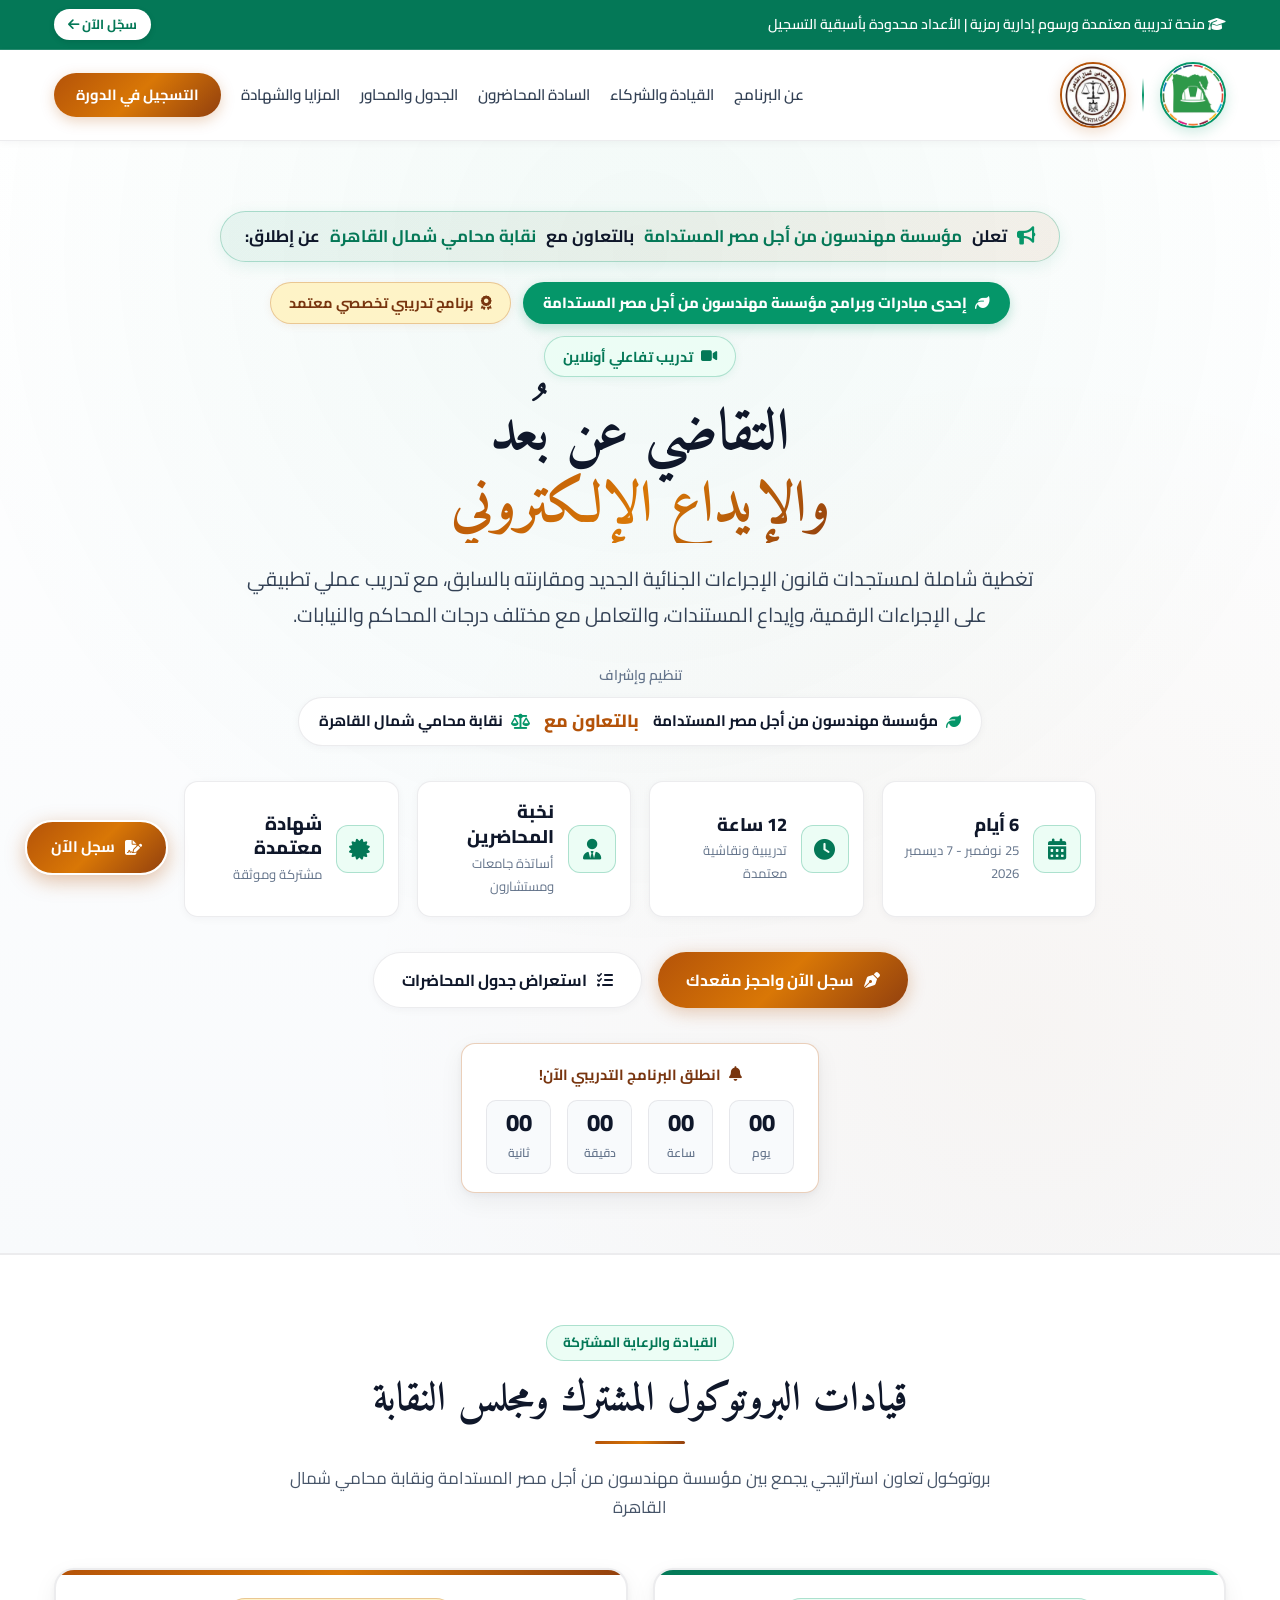
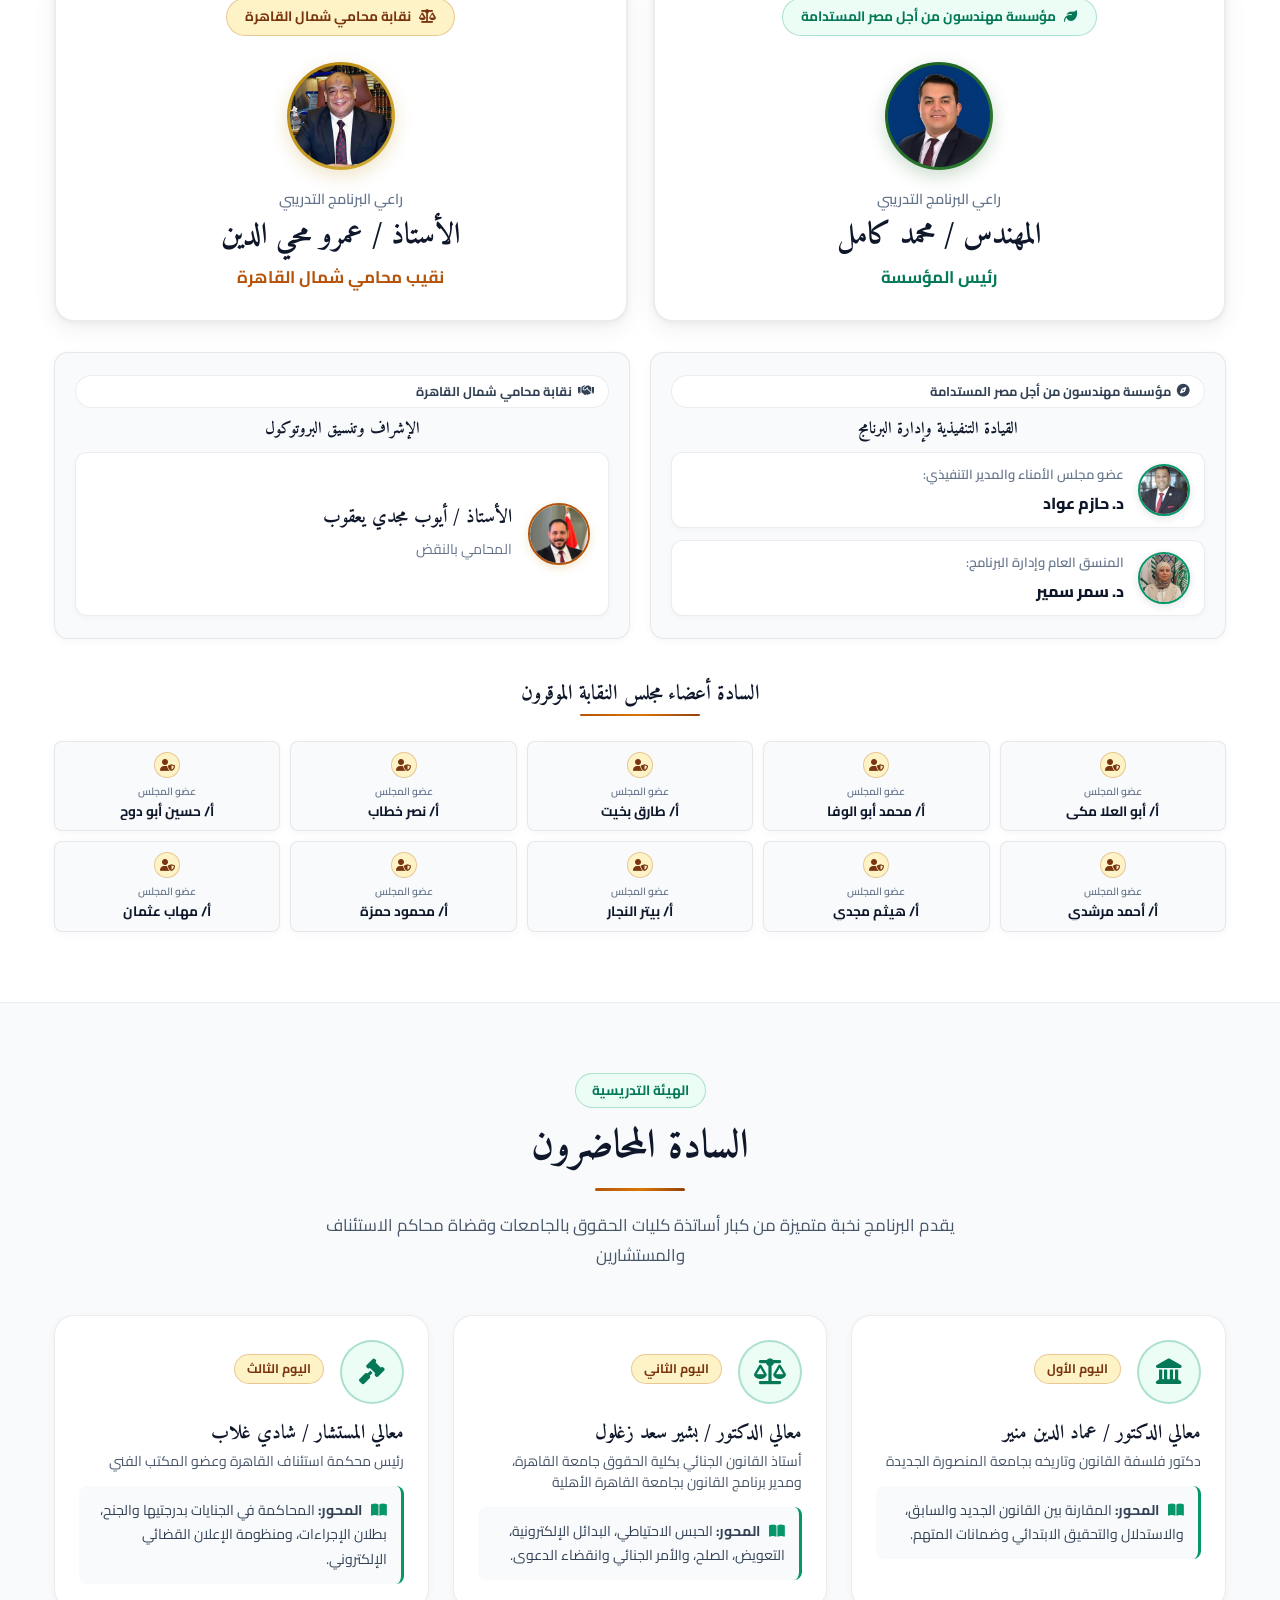
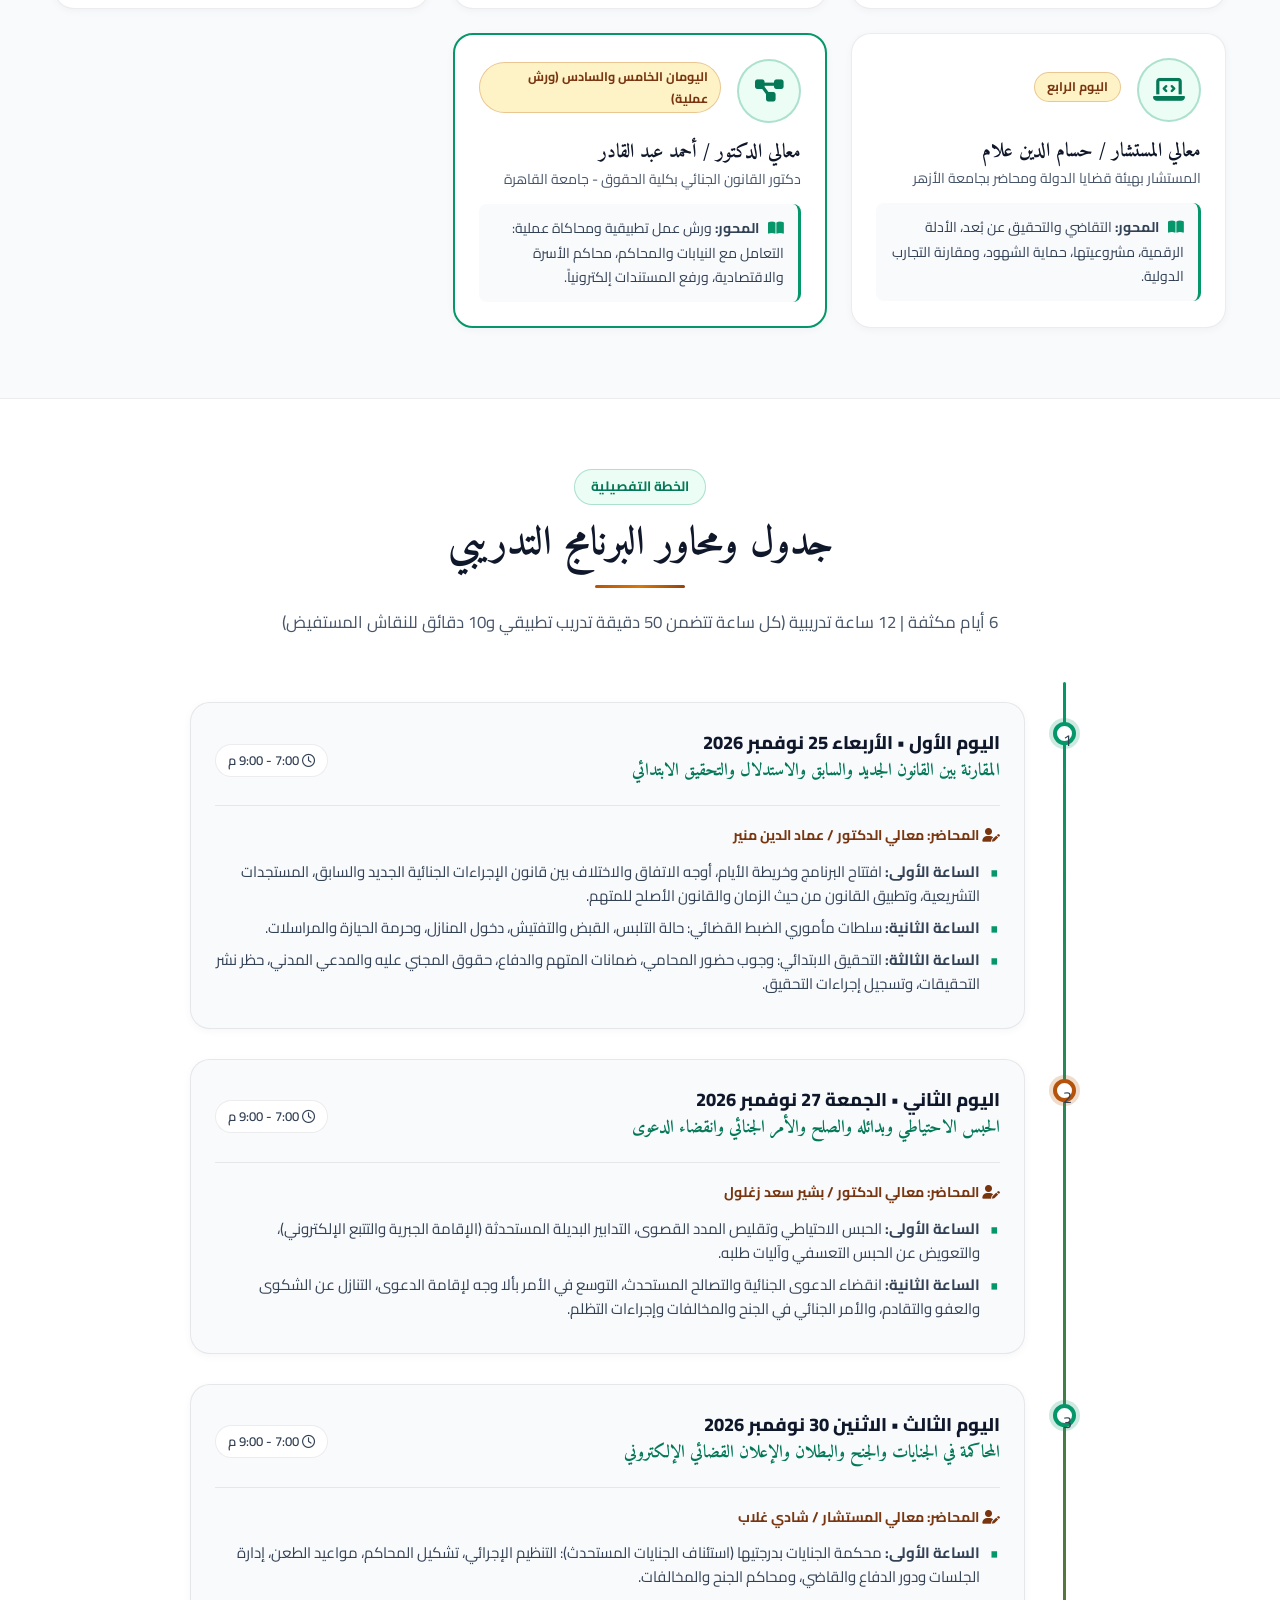
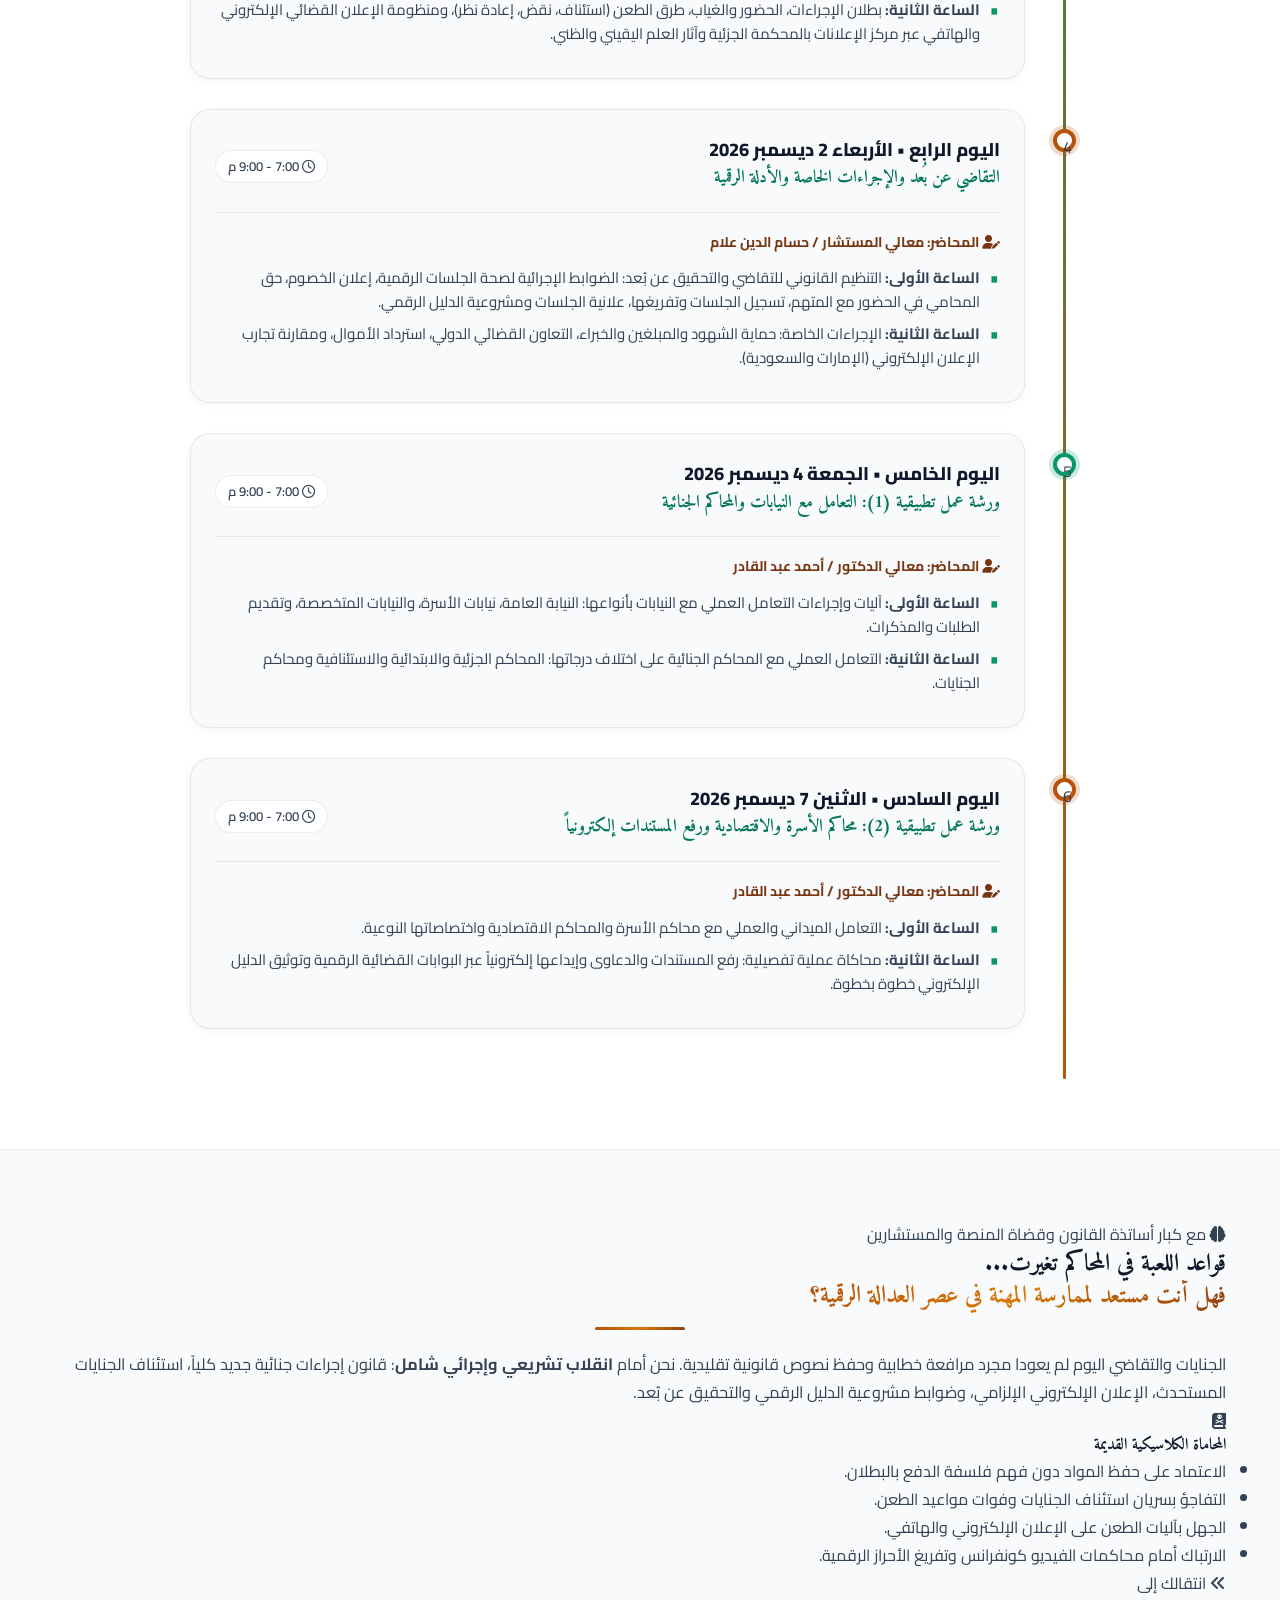
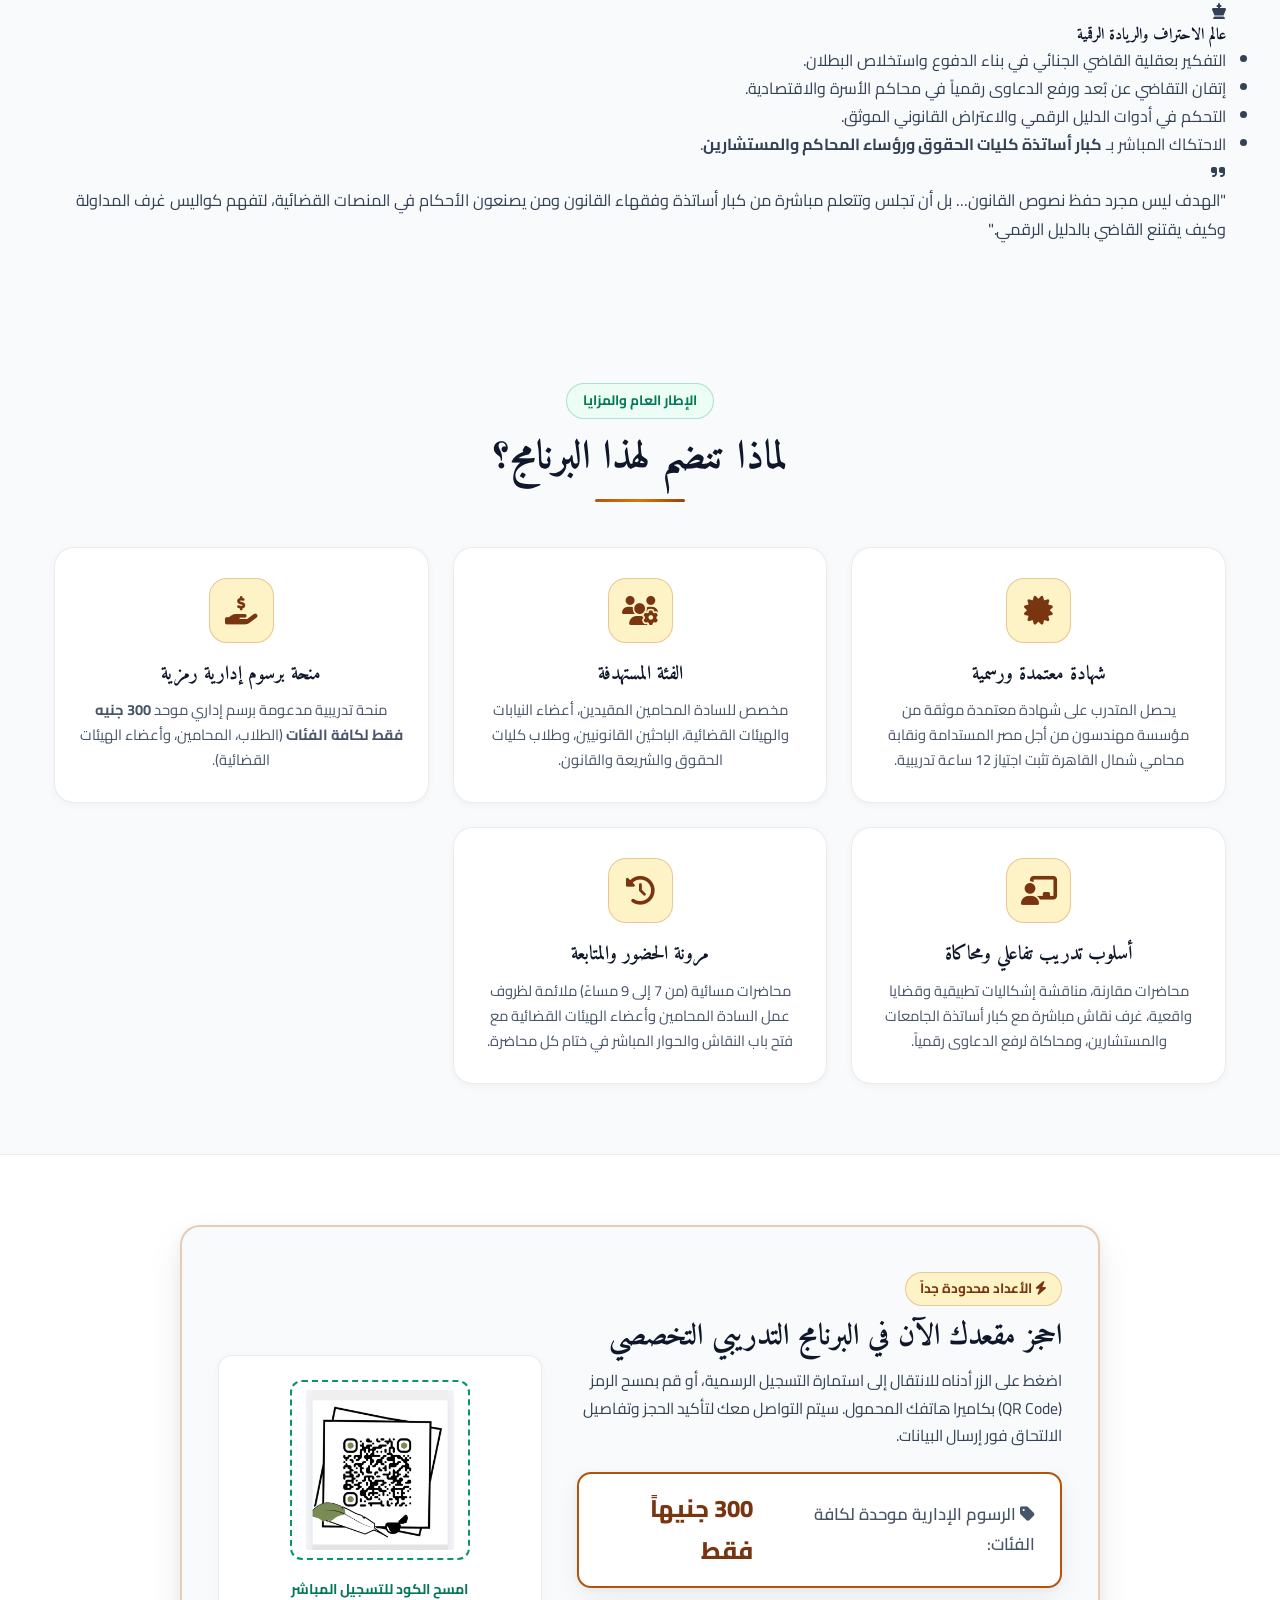
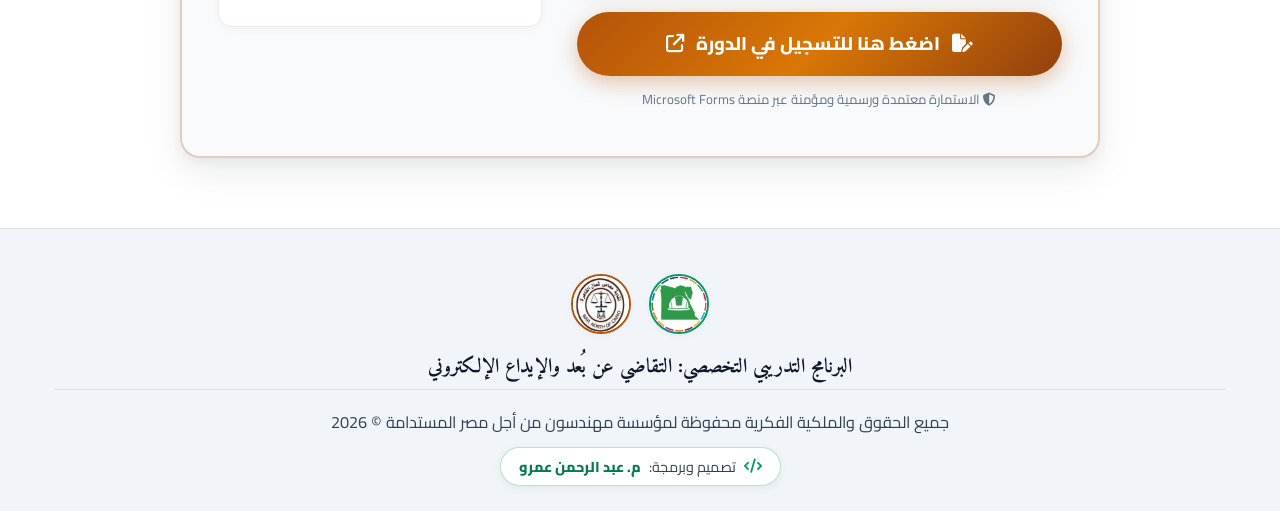
==== index.html @ 8ac0e9e7 "feat: restore designer credit for Eng. Abdelrahman Amr" ====
<!DOCTYPE html>
<html lang="ar" dir="rtl">
<head>
    <meta charset="UTF-8">
    <meta name="viewport" content="width=device-width, initial-scale=1.0">
    <title>البرنامج التدريبي التخصصي | التقاضي عن بُعد والإيداع الإلكتروني</title>
    <meta name="description" content="البرنامج التدريبي التخصصي في التقاضي عن بُعد والإيداع الإلكتروني وقانون الإجراءات الجنائية الجديد - بالتعاون المشترك بين مؤسسة مهندسون من أجل مصر المستدامة ونقابة محامي شمال القاهرة">
    
    <!-- Open Graph / WhatsApp / Facebook Preview Tags -->
    <meta property="og:type" content="website">
    <meta property="og:url" content="https://ese-2030.github.io/law-training/">
    <meta property="og:site_name" content="التقاضي عن بُعد والإيداع الإلكتروني">
    <meta property="og:title" content="البرنامج التدريبي: التقاضي عن بُعد والإيداع الإلكتروني ⚖️🏛️">
    <meta property="og:description" content="بالتعاون المشترك بين مؤسسة مهندسون من أجل مصر المستدامة ونقابة محامي شمال القاهرة | 12 ساعة تدريبية معتمدة أونلاين تفاعلي مع كبار قضاة المنصة وفقهاء القانون الجنائي.">
    <meta property="og:image" content="https://ese-2030.github.io/law-training/preview.jpg">
    <meta property="og:image:secure_url" content="https://ese-2030.github.io/law-training/preview.jpg">
    <meta property="og:image:type" content="image/jpeg">
    <meta property="og:image:width" content="1200">
    <meta property="og:image:height" content="1500">
    <meta property="og:image:alt" content="بوستر البرنامج التدريبي للتقاضي عن بعد">

    <!-- Twitter Card -->
    <meta name="twitter:card" content="summary_large_image">
    <meta name="twitter:url" content="https://ese-2030.github.io/law-training/">
    <meta name="twitter:title" content="البرنامج التدريبي: التقاضي عن بُعد والإيداع الإلكتروني">
    <meta name="twitter:description" content="بالتعاون المشترك بين مؤسسة مهندسون من أجل مصر المستدامة ونقابة محامي شمال القاهرة">
    <meta name="twitter:image" content="https://ese-2030.github.io/law-training/preview.jpg">
    
    <!-- Google Fonts -->
    <link rel="preconnect" href="https://fonts.googleapis.com">
    <link rel="preconnect" href="https://fonts.gstatic.com" crossorigin>
    <link href="https://fonts.googleapis.com/css2?family=Amiri:ital,wght@0,400;0,700;1,400&family=Cairo:wght@300;400;600;700;800;900&display=swap" rel="stylesheet">
    
    <!-- Font Awesome Icons -->
    <link rel="stylesheet" href="https://cdnjs.cloudflare.com/ajax/libs/font-awesome/6.5.1/css/all.min.css">
    
    <!-- Custom Styles -->
    <link rel="stylesheet" href="assets/css/style.css">
</head>
<body>

    <!-- Top Announcement Bar -->
    <div class="announcement-bar">
        <div class="container">
            <span><i class="fa-solid fa-graduation-cap"></i> منحة تدريبية معتمدة ورسوم إدارية رمزية | الأعداد محدودة بأسبقية التسجيل</span>
            <a href="#register" class="bar-link">سجّل الآن <i class="fa-solid fa-arrow-left"></i></a>
        </div>
    </div>

    <!-- Navigation Header -->
    <header class="main-header">
        <div class="container nav-container">
            <div class="logos-group">
                <div class="logo-item logo-item-green" title="مؤسسة مهندسون من أجل مصر المستدامة">
                    <img src="assets/images/logo_engineers.jpg" alt="شعار مؤسسة مهندسون من أجل مصر المستدامة" class="brand-logo">
                </div>
                <div class="logo-divider"></div>
                <div class="logo-item logo-item-gold" title="نقابة محامي شمال القاهرة">
                    <img src="assets/images/logo_north_cairo.jpg" alt="شعار نقابة محامي شمال القاهرة" class="brand-logo">
                </div>
            </div>

            <nav class="nav-menu">
                <a href="#about" class="nav-link">عن البرنامج</a>
                <a href="#council" class="nav-link">القيادة والشركاء</a>
                <a href="#lecturers" class="nav-link">السادة المحاضرون</a>
                <a href="#schedule" class="nav-link">الجدول والمحاور</a>
                <a href="#features" class="nav-link">المزايا والشهادة</a>
                <a href="#register" class="btn-nav-register">التسجيل في الدورة</a>
            </nav>

            <button class="mobile-toggle" id="mobileToggle" aria-label="القائمة">
                <i class="fa-solid fa-bars"></i>
            </button>
        </div>
    </header>

    <!-- Hero Section -->
    <section class="hero-section" id="hero">
        <div class="hero-overlay"></div>
        <div class="container hero-content">
            <div class="hero-announcement-pill">
                <i class="fa-solid fa-bullhorn"></i> تعلن <strong>مؤسسة مهندسون من أجل مصر المستدامة</strong> بالتعاون مع <strong>نقابة محامي شمال القاهرة</strong> عن إطلاق:
            </div>

            <div class="badge-wrapper">
                <span class="program-owner-badge"><i class="fa-solid fa-leaf"></i> إحدى مبادرات وبرامج مؤسسة مهندسون من أجل مصر المستدامة</span>
                <span class="golden-badge"><i class="fa-solid fa-award"></i> برنامج تدريبي تخصصي معتمد</span>
                <span class="online-badge"><i class="fa-solid fa-video"></i> تدريب تفاعلي أونلاين</span>
            </div>

            <h1 class="hero-title">
                التقاضي عن بُعد <br>
                <span class="gold-gradient-text">والإيداع الإلكتروني</span>
            </h1>

            <p class="hero-subtitle">
                تغطية شاملة لمستجدات قانون الإجراءات الجنائية الجديد ومقارنته بالسابق، مع تدريب عملي تطبيقي على الإجراءات الرقمية، وإيداع المستندات، والتعامل مع مختلف درجات المحاكم والنيابات.
            </p>

            <div class="hero-organizers">
                <span class="organizers-label">تنظيم وإشراف</span>
                <div class="organizers-tags">
                    <span class="org-tag"><i class="fa-solid fa-leaf"></i> مؤسسة مهندسون من أجل مصر المستدامة</span>
                    <span class="org-plus">بالتعاون مع</span>
                    <span class="org-tag"><i class="fa-solid fa-scale-balanced"></i> نقابة محامي شمال القاهرة</span>
                </div>
            </div>

            <!-- Stats Ribbon -->
            <div class="stats-grid">
                <div class="stat-card">
                    <div class="stat-icon"><i class="fa-solid fa-calendar-days"></i></div>
                    <div class="stat-info">
                        <h3>6 أيام</h3>
                        <p>25 نوفمبر - 7 ديسمبر 2026</p>
                    </div>
                </div>
                <div class="stat-card">
                    <div class="stat-icon"><i class="fa-solid fa-clock"></i></div>
                    <div class="stat-info">
                        <h3>12 ساعة</h3>
                        <p>تدريبية ونقاشية معتمدة</p>
                    </div>
                </div>
                <div class="stat-card">
                    <div class="stat-icon"><i class="fa-solid fa-user-tie"></i></div>
                    <div class="stat-info">
                        <h3>نخبة المحاضرين</h3>
                        <p>أساتذة جامعات ومستشارون</p>
                    </div>
                </div>
                <div class="stat-card">
                    <div class="stat-icon"><i class="fa-solid fa-certificate"></i></div>
                    <div class="stat-info">
                        <h3>شهادة معتمدة</h3>
                        <p>مشتركة وموثقة</p>
                    </div>
                </div>
            </div>

            <div class="hero-cta-btns">
                <a href="#register" class="btn btn-primary-gold">
                    <i class="fa-solid fa-pen-nib"></i> سجل الآن واحجز مقعدك
                </a>
                <a href="#schedule" class="btn btn-outline-light">
                    <i class="fa-solid fa-list-check"></i> استعراض جدول المحاضرات
                </a>
            </div>

            <!-- Countdown Box -->
            <div class="countdown-container">
                <p class="countdown-title"><i class="fa-solid fa-hourglass-half"></i> متبقي على انطلاق البرنامج التدريبي:</p>
                <div class="countdown-grid" id="countdown">
                    <div class="countdown-item"><span id="days">--</span><label>يوم</label></div>
                    <div class="countdown-item"><span id="hours">--</span><label>ساعة</label></div>
                    <div class="countdown-item"><span id="minutes">--</span><label>دقيقة</label></div>
                    <div class="countdown-item"><span id="seconds">--</span><label>ثانية</label></div>
                </div>
            </div>
        </div>
    </section>

    <!-- Council & Leadership Section -->
    <section class="council-section" id="council">
        <div class="container">
            <div class="section-header text-center">
                <span class="section-tag">القيادة والرعاية المشتركة</span>
                <h2 class="section-title">قيادات البروتوكول المشترك ومجلس النقابة</h2>
                <div class="gold-divider"></div>
                <p class="section-description">
                    بروتوكول تعاون استراتيجي يجمع بين مؤسسة مهندسون من أجل مصر المستدامة ونقابة محامي شمال القاهرة
                </p>
            </div>

            <!-- LEVEL 1: Dual Presidential Sponsors (Engineers President First) -->
            <div class="presidential-sponsors-grid">
                <!-- Foundation Chairman (First on Right in RTL) -->
                <div class="presidential-card">
                    <div class="pres-badge foundation-badge"><i class="fa-solid fa-leaf"></i> مؤسسة مهندسون من أجل مصر المستدامة</div>
                    <div class="pres-avatar-wrapper">
                        <img src="assets/images/eng_mohamed_kamel.jpg" alt="المهندس محمد كامل" class="pres-avatar">
                    </div>
                    <span class="pres-title-sub">راعي البرنامج التدريبي</span>
                    <h3 class="pres-name">المهندس / محمد كامل</h3>
                    <p class="pres-role-desc">رئيس المؤسسة</p>
                </div>

                <!-- Syndicate President (Second on Left in RTL) -->
                <div class="presidential-card">
                    <div class="pres-badge syndicate-badge"><i class="fa-solid fa-scale-balanced"></i> نقابة محامي شمال القاهرة</div>
                    <div class="pres-avatar-wrapper pres-avatar-syndicate">
                        <img src="assets/images/amr_mohy.jpg" alt="الأستاذ عمرو محي الدين" class="pres-avatar">
                    </div>
                    <span class="pres-title-sub">راعي البرنامج التدريبي</span>
                    <h3 class="pres-name">الأستاذ / عمرو محي الدين</h3>
                    <p class="pres-role-desc">نقيب محامي شمال القاهرة</p>
                </div>
            </div>

            <!-- LEVEL 2: Management & Protocol Coordination (Foundation First) -->
            <div class="management-coordination-grid">
                <!-- Foundation Executive Management (First on Right in RTL) -->
                <div class="mgmt-card">
                    <span class="mgmt-badge"><i class="fa-solid fa-compass"></i> مؤسسة مهندسون من أجل مصر المستدامة</span>
                    <h4 class="mgmt-role">القيادة التنفيذية وإدارة البرنامج</h4>
                    <div class="mgmt-duo">
                        <div class="duo-item">
                            <img src="assets/images/dr_hazem_awwad.jpg" alt="د. حازم عواد" class="duo-avatar">
                            <div class="duo-info">
                                <span class="duo-role">عضو مجلس الأمناء والمدير التنفيذي:</span>
                                <strong class="duo-name">د. حازم عواد</strong>
                            </div>
                        </div>
                        <div class="duo-item">
                            <img src="assets/images/dr_samar_samir.jpg" alt="د. سمر سمير" class="duo-avatar">
                            <div class="duo-info">
                                <span class="duo-role">المنسق العام وإدارة البرنامج:</span>
                                <strong class="duo-name">د. سمر سمير</strong>
                            </div>
                        </div>
                    </div>
                </div>

                <!-- Syndicate Protocol Coordinator (Second on Left in RTL) -->
                <div class="mgmt-card">
                    <span class="mgmt-badge"><i class="fa-solid fa-handshake"></i> نقابة محامي شمال القاهرة</span>
                    <h4 class="mgmt-role">الإشراف وتنسيق البروتوكول</h4>
                    <div class="mgmt-single-box">
                        <img src="assets/images/ayoub_magdy.jpg" alt="الأستاذ أيوب مجدي يعقوب" class="duo-avatar">
                        <div class="duo-info">
                            <h3 class="mgmt-name">الأستاذ / أيوب مجدي يعقوب</h3>
                            <p class="mgmt-sub">المحامي بالنقض</p>
                        </div>
                    </div>
                </div>
            </div>

            <!-- Council Members Grid -->
            <div class="council-subheading text-center">
                <h3>السادة أعضاء مجلس النقابة الموقرون</h3>
            </div>
            
            <div class="council-grid">
                <div class="member-card">
                    <div class="member-icon"><i class="fa-solid fa-user-shield"></i></div>
                    <span class="member-title">عضو المجلس</span>
                    <h4>أ/ أبو العلا مكي</h4>
                </div>
                <div class="member-card">
                    <div class="member-icon"><i class="fa-solid fa-user-shield"></i></div>
                    <span class="member-title">عضو المجلس</span>
                    <h4>أ/ محمد أبو الوفا</h4>
                </div>
                <div class="member-card">
                    <div class="member-icon"><i class="fa-solid fa-user-shield"></i></div>
                    <span class="member-title">عضو المجلس</span>
                    <h4>أ/ طارق بخيت</h4>
                </div>
                <div class="member-card">
                    <div class="member-icon"><i class="fa-solid fa-user-shield"></i></div>
                    <span class="member-title">عضو المجلس</span>
                    <h4>أ/ نصر خطاب</h4>
                </div>
                <div class="member-card">
                    <div class="member-icon"><i class="fa-solid fa-user-shield"></i></div>
                    <span class="member-title">عضو المجلس</span>
                    <h4>أ/ حسين أبو دوح</h4>
                </div>
                <div class="member-card">
                    <div class="member-icon"><i class="fa-solid fa-user-shield"></i></div>
                    <span class="member-title">عضو المجلس</span>
                    <h4>أ/ أحمد مرشدي</h4>
                </div>
                <div class="member-card">
                    <div class="member-icon"><i class="fa-solid fa-user-shield"></i></div>
                    <span class="member-title">عضو المجلس</span>
                    <h4>أ/ هيثم مجدي</h4>
                </div>
                <div class="member-card">
                    <div class="member-icon"><i class="fa-solid fa-user-shield"></i></div>
                    <span class="member-title">عضو المجلس</span>
                    <h4>أ/ بيتر النجار</h4>
                </div>
                <div class="member-card">
                    <div class="member-icon"><i class="fa-solid fa-user-shield"></i></div>
                    <span class="member-title">عضو المجلس</span>
                    <h4>أ/ محمود حمزة</h4>
                </div>
                <div class="member-card">
                    <div class="member-icon"><i class="fa-solid fa-user-shield"></i></div>
                    <span class="member-title">عضو المجلس</span>
                    <h4>أ/ مهاب عثمان</h4>
                </div>
            </div>
        </div>
    </section>

    <!-- Lecturers Section -->
    <section class="lecturers-section" id="lecturers">
        <div class="container">
            <div class="section-header text-center">
                <span class="section-tag">الهيئة التدريسية</span>
                <h2 class="section-title">السادة المحاضرون</h2>
                <div class="gold-divider"></div>
                <p class="section-description">
                    يقدم البرنامج نخبة متميزة من كبار أساتذة كليات الحقوق بالجامعات وقضاة محاكم الاستئناف والمستشارين
                </p>
            </div>

            <div class="lecturers-grid">
                <!-- Lecturer 1 -->
                <div class="lecturer-card">
                    <div class="lecturer-header">
                        <div class="lecturer-avatar"><i class="fa-solid fa-landmark"></i></div>
                        <div class="day-badge">اليوم الأول</div>
                    </div>
                    <div class="lecturer-body">
                        <h3 class="lecturer-name">معالي الدكتور / عماد الدين منير</h3>
                        <p class="lecturer-role">دكتور فلسفة القانون وتاريخه بجامعة المنصورة الجديدة</p>
                        <div class="lecturer-topic">
                            <i class="fa-solid fa-book-open"></i>
                            <strong>المحور:</strong> المقارنة بين القانون الجديد والسابق، والاستدلال والتحقيق الابتدائي وضمانات المتهم.
                        </div>
                    </div>
                </div>

                <!-- Lecturer 2 -->
                <div class="lecturer-card">
                    <div class="lecturer-header">
                        <div class="lecturer-avatar"><i class="fa-solid fa-scale-balanced"></i></div>
                        <div class="day-badge">اليوم الثاني</div>
                    </div>
                    <div class="lecturer-body">
                        <h3 class="lecturer-name">معالي الدكتور / بشير سعد زغلول</h3>
                        <p class="lecturer-role">أستاذ القانون الجنائي بكلية الحقوق جامعة القاهرة، ومدير برنامج القانون بجامعة القاهرة الأهلية</p>
                        <div class="lecturer-topic">
                            <i class="fa-solid fa-book-open"></i>
                            <strong>المحور:</strong> الحبس الاحتياطي، البدائل الإلكترونية، التعويض، الصلح، والأمر الجنائي وانقضاء الدعوى.
                        </div>
                    </div>
                </div>

                <!-- Lecturer 3 -->
                <div class="lecturer-card">
                    <div class="lecturer-header">
                        <div class="lecturer-avatar"><i class="fa-solid fa-gavel"></i></div>
                        <div class="day-badge">اليوم الثالث</div>
                    </div>
                    <div class="lecturer-body">
                        <h3 class="lecturer-name">معالي المستشار / شادي غلاب</h3>
                        <p class="lecturer-role">رئيس محكمة استئناف القاهرة وعضو المكتب الفني</p>
                        <div class="lecturer-topic">
                            <i class="fa-solid fa-book-open"></i>
                            <strong>المحور:</strong> المحاكمة في الجنايات بدرجتيها والجنح، بطلان الإجراءات، ومنظومة الإعلان القضائي الإلكتروني.
                        </div>
                    </div>
                </div>

                <!-- Lecturer 4 -->
                <div class="lecturer-card">
                    <div class="lecturer-header">
                        <div class="lecturer-avatar"><i class="fa-solid fa-laptop-code"></i></div>
                        <div class="day-badge">اليوم الرابع</div>
                    </div>
                    <div class="lecturer-body">
                        <h3 class="lecturer-name">معالي المستشار / حسام الدين علام</h3>
                        <p class="lecturer-role">المستشار بهيئة قضايا الدولة ومحاضر بجامعة الأزهر</p>
                        <div class="lecturer-topic">
                            <i class="fa-solid fa-book-open"></i>
                            <strong>المحور:</strong> التقاضي والتحقيق عن بُعد، الأدلة الرقمية، مشروعيتها، حماية الشهود، ومقارنة التجارب الدولية.
                        </div>
                    </div>
                </div>

                <!-- Lecturer 5 -->
                <div class="lecturer-card featured-lecturer">
                    <div class="lecturer-header">
                        <div class="lecturer-avatar"><i class="fa-solid fa-diagram-project"></i></div>
                        <div class="day-badge">اليومان الخامس والسادس (ورش عملية)</div>
                    </div>
                    <div class="lecturer-body">
                        <h3 class="lecturer-name">معالي الدكتور / أحمد عبد القادر</h3>
                        <p class="lecturer-role">دكتور القانون الجنائي بكلية الحقوق - جامعة القاهرة</p>
                        <div class="lecturer-topic">
                            <i class="fa-solid fa-book-open"></i>
                            <strong>المحور:</strong> ورش عمل تطبيقية ومحاكاة عملية: التعامل مع النيابات والمحاكم، محاكم الأسرة والاقتصادية، ورفع المستندات إلكترونياً.
                        </div>
                    </div>
                </div>
            </div>
        </div>
    </section>

    <!-- Schedule Section (تفاصيل الأيام الـ 6) -->
    <section class="schedule-section" id="schedule">
        <div class="container">
            <div class="section-header text-center">
                <span class="section-tag">الخطة التفصيلية</span>
                <h2 class="section-title">جدول ومحاور البرنامج التدريبي</h2>
                <div class="gold-divider"></div>
                <p class="section-description">
                    6 أيام مكثفة | 12 ساعة تدريبية (كل ساعة تتضمن 50 دقيقة تدريب تطبيقي و10 دقائق للنقاش المستفيض)
                </p>
            </div>

            <div class="timeline">
                <!-- Day 1 -->
                <div class="timeline-item">
                    <div class="timeline-dot">1</div>
                    <div class="timeline-content">
                        <div class="timeline-header">
                            <div>
                                <span class="timeline-day">اليوم الأول • الأربعاء 25 نوفمبر 2026</span>
                                <h3 class="timeline-title">المقارنة بين القانون الجديد والسابق والاستدلال والتحقيق الابتدائي</h3>
                            </div>
                            <span class="time-badge"><i class="fa-regular fa-clock"></i> 7:00 - 9:00 م</span>
                        </div>
                        <p class="trainer-tag"><i class="fa-solid fa-user-pen"></i> المحاضر: معالي الدكتور / عماد الدين منير</p>
                        <ul class="timeline-points">
                            <li><strong>الساعة الأولى:</strong> افتتاح البرنامج وخريطة الأيام، أوجه الاتفاق والاختلاف بين قانون الإجراءات الجنائية الجديد والسابق، المستجدات التشريعية، وتطبيق القانون من حيث الزمان والقانون الأصلح للمتهم.</li>
                            <li><strong>الساعة الثانية:</strong> سلطات مأموري الضبط القضائي: حالة التلبس، القبض والتفتيش، دخول المنازل، وحرمة الحيازة والمراسلات.</li>
                            <li><strong>الساعة الثالثة:</strong> التحقيق الابتدائي: وجوب حضور المحامي، ضمانات المتهم والدفاع، حقوق المجني عليه والمدعي المدني، حظر نشر التحقيقات، وتسجيل إجراءات التحقيق.</li>
                        </ul>
                    </div>
                </div>

                <!-- Day 2 -->
                <div class="timeline-item">
                    <div class="timeline-dot">2</div>
                    <div class="timeline-content">
                        <div class="timeline-header">
                            <div>
                                <span class="timeline-day">اليوم الثاني • الجمعة 27 نوفمبر 2026</span>
                                <h3 class="timeline-title">الحبس الاحتياطي وبدائله والصلح والأمر الجنائي وانقضاء الدعوى</h3>
                            </div>
                            <span class="time-badge"><i class="fa-regular fa-clock"></i> 7:00 - 9:00 م</span>
                        </div>
                        <p class="trainer-tag"><i class="fa-solid fa-user-pen"></i> المحاضر: معالي الدكتور / بشير سعد زغلول</p>
                        <ul class="timeline-points">
                            <li><strong>الساعة الأولى:</strong> الحبس الاحتياطي وتقليص المدد القصوى، التدابير البديلة المستحدثة (الإقامة الجبرية والتتبع الإلكتروني)، والتعويض عن الحبس التعسفي وآليات طلبه.</li>
                            <li><strong>الساعة الثانية:</strong> انقضاء الدعوى الجنائية والتصالح المستحدث، التوسع في الأمر بألا وجه لإقامة الدعوى، التنازل عن الشكوى والعفو والتقادم، والأمر الجنائي في الجنح والمخالفات وإجراءات التظلم.</li>
                        </ul>
                    </div>
                </div>

                <!-- Day 3 -->
                <div class="timeline-item">
                    <div class="timeline-dot">3</div>
                    <div class="timeline-content">
                        <div class="timeline-header">
                            <div>
                                <span class="timeline-day">اليوم الثالث • الاثنين 30 نوفمبر 2026</span>
                                <h3 class="timeline-title">المحاكمة في الجنايات والجنح والبطلان والإعلان القضائي الإلكتروني</h3>
                            </div>
                            <span class="time-badge"><i class="fa-regular fa-clock"></i> 7:00 - 9:00 م</span>
                        </div>
                        <p class="trainer-tag"><i class="fa-solid fa-user-pen"></i> المحاضر: معالي المستشار / شادي غلاب</p>
                        <ul class="timeline-points">
                            <li><strong>الساعة الأولى:</strong> محكمة الجنايات بدرجتيها (استئناف الجنايات المستحدث): التنظيم الإجرائي، تشكيل المحاكم، مواعيد الطعن، إدارة الجلسات ودور الدفاع والقاضي، ومحاكم الجنح والمخالفات.</li>
                            <li><strong>الساعة الثانية:</strong> بطلان الإجراءات، الحضور والغياب، طرق الطعن (استئناف، نقض، إعادة نظر)، ومنظومة الإعلان القضائي الإلكتروني والهاتفي عبر مركز الإعلانات بالمحكمة الجزئية وآثار العلم اليقيني والظني.</li>
                        </ul>
                    </div>
                </div>

                <!-- Day 4 -->
                <div class="timeline-item">
                    <div class="timeline-dot">4</div>
                    <div class="timeline-content">
                        <div class="timeline-header">
                            <div>
                                <span class="timeline-day">اليوم الرابع • الأربعاء 2 ديسمبر 2026</span>
                                <h3 class="timeline-title">التقاضي عن بُعد والإجراءات الخاصة والأدلة الرقمية</h3>
                            </div>
                            <span class="time-badge"><i class="fa-regular fa-clock"></i> 7:00 - 9:00 م</span>
                        </div>
                        <p class="trainer-tag"><i class="fa-solid fa-user-pen"></i> المحاضر: معالي المستشار / حسام الدين علام</p>
                        <ul class="timeline-points">
                            <li><strong>الساعة الأولى:</strong> التنظيم القانوني للتقاضي والتحقيق عن بُعد: الضوابط الإجرائية لصحة الجلسات الرقمية، إعلان الخصوم، حق المحامي في الحضور مع المتهم، تسجيل الجلسات وتفريغها، علانية الجلسات ومشروعية الدليل الرقمي.</li>
                            <li><strong>الساعة الثانية:</strong> الإجراءات الخاصة: حماية الشهود والمبلغين والخبراء، التعاون القضائي الدولي، استرداد الأموال، ومقارنة تجارب الإعلان الإلكتروني (الإمارات والسعودية).</li>
                        </ul>
                    </div>
                </div>

                <!-- Day 5 -->
                <div class="timeline-item">
                    <div class="timeline-dot">5</div>
                    <div class="timeline-content">
                        <div class="timeline-header">
                            <div>
                                <span class="timeline-day">اليوم الخامس • الجمعة 4 ديسمبر 2026</span>
                                <h3 class="timeline-title">ورشة عمل تطبيقية (1): التعامل مع النيابات والمحاكم الجنائية</h3>
                            </div>
                            <span class="time-badge"><i class="fa-regular fa-clock"></i> 7:00 - 9:00 م</span>
                        </div>
                        <p class="trainer-tag"><i class="fa-solid fa-user-pen"></i> المحاضر: معالي الدكتور / أحمد عبد القادر</p>
                        <ul class="timeline-points">
                            <li><strong>الساعة الأولى:</strong> آليات وإجراءات التعامل العملي مع النيابات بأنواعها: النيابة العامة، نيابات الأسرة، والنيابات المتخصصة، وتقديم الطلبات والمذكرات.</li>
                            <li><strong>الساعة الثانية:</strong> التعامل العملي مع المحاكم الجنائية على اختلاف درجاتها: المحاكم الجزئية والابتدائية والاستئنافية ومحاكم الجنايات.</li>
                        </ul>
                    </div>
                </div>

                <!-- Day 6 -->
                <div class="timeline-item">
                    <div class="timeline-dot">6</div>
                    <div class="timeline-content">
                        <div class="timeline-header">
                            <div>
                                <span class="timeline-day">اليوم السادس • الاثنين 7 ديسمبر 2026</span>
                                <h3 class="timeline-title">ورشة عمل تطبيقية (2): محاكم الأسرة والاقتصادية ورفع المستندات إلكترونياً</h3>
                            </div>
                            <span class="time-badge"><i class="fa-regular fa-clock"></i> 7:00 - 9:00 م</span>
                        </div>
                        <p class="trainer-tag"><i class="fa-solid fa-user-pen"></i> المحاضر: معالي الدكتور / أحمد عبد القادر</p>
                        <ul class="timeline-points">
                            <li><strong>الساعة الأولى:</strong> التعامل الميداني والعملي مع محاكم الأسرة والمحاكم الاقتصادية واختصاصاتها النوعية.</li>
                            <li><strong>الساعة الثانية:</strong> محاكاة عملية تفصيلية: رفع المستندات والدعاوى وإيداعها إلكترونياً عبر البوابات القضائية الرقمية وتوثيق الدليل الإلكتروني خطوة بخطوة.</li>
                        </ul>
                    </div>
                </div>
            </div>
        </div>
    </section>

        <!-- The Mindset Shift & Digital Era Section (عالم تاني) -->
    <section class="paradigm-shift-section" id="vision">
        <div class="container">
            <div class="glass-vision-card">
                <div class="vision-badge"><i class="fa-solid fa-brain"></i> مع كبار أساتذة القانون وقضاة المنصة والمستشارين</div>
                <h2 class="vision-title">قواعد اللعبة في المحاكم تغيرت... <br><span class="gold-gradient-text">فهل أنت مستعد لممارسة المهنة في عصر العدالة الرقمية؟</span></h2>
                <div class="gold-divider"></div>
                <p class="vision-lead">
                    الجنايات والتقاضي اليوم لم يعودا مجرد مرافعة خطابية وحفظ نصوص قانونية تقليدية. نحن أمام <strong>انقلاب تشريعي وإجرائي شامل</strong>:
                    قانون إجراءات جنائية جديد كلياً، استئناف الجنايات المستحدث، الإعلان الإلكتروني الإلزامي، وضوابط مشروعية الدليل الرقمي والتحقيق عن بُعد.
                </p>

                <div class="comparison-grid">
                    <div class="comp-box comp-old">
                        <div class="comp-icon"><i class="fa-solid fa-book-skull"></i></div>
                        <h4>المحاماة الكلاسيكية القديمة</h4>
                        <ul>
                            <li>الاعتماد على حفظ المواد دون فهم فلسفة الدفع بالبطلان.</li>
                            <li>التفاجؤ بسريان استئناف الجنايات وفوات مواعيد الطعن.</li>
                            <li>الجهل بآليات الطعن على الإعلان الإلكتروني والهاتفي.</li>
                            <li>الارتباك أمام محاكمات الفيديو كونفرانس وتفريغ الأحراز الرقمية.</li>
                        </ul>
                    </div>

                    <div class="comp-arrow">
                        <i class="fa-solid fa-angles-left"></i>
                        <span>انتقالك إلى</span>
                    </div>

                    <div class="comp-box comp-new">
                        <div class="comp-icon"><i class="fa-solid fa-chess-king"></i></div>
                        <h4>عالم الاحتراف والريادة الرقمية</h4>
                        <ul>
                            <li>التفكير بعقلية القاضي الجنائي في بناء الدفوع واستخلاص البطلان.</li>
                            <li>إتقان التقاضي عن بُعد ورفع الدعاوى رقمياً في محاكم الأسرة والاقتصادية.</li>
                            <li>التحكم في أدوات الدليل الرقمي والاعتراض القانوني الموثق.</li>
                            <li>الاحتكاك المباشر بـ <strong>كبار أساتذة كليات الحقوق ورؤساء المحاكم والمستشارين</strong>.</li>
                        </ul>
                    </div>
                </div>

                <div class="vision-quote">
                    <i class="fa-solid fa-quote-right quote-mark"></i>
                    <p>"الهدف ليس مجرد حفظ نصوص القانون... بل أن تجلس وتتعلم مباشرة من كبار أساتذة وفقهاء القانون ومن يصنعون الأحكام في المنصات القضائية، لتفهم كواليس غرف المداولة وكيف يقتنع القاضي بالدليل الرقمي."</p>
                </div>
            </div>
        </div>
    </section>

    <!-- Program Highlights & Framework -->
    <section class="features-section" id="features">
        <div class="container">
            <div class="section-header text-center">
                <span class="section-tag">الإطار العام والمزايا</span>
                <h2 class="section-title">لماذا تنضم لهذا البرنامج؟</h2>
                <div class="gold-divider"></div>
            </div>

            <div class="features-grid">
                <div class="feature-box">
                    <div class="feature-icon"><i class="fa-solid fa-certificate"></i></div>
                    <h3>شهادة معتمدة ورسمية</h3>
                    <p>يحصل المتدرب على شهادة معتمدة موثقة من مؤسسة مهندسون من أجل مصر المستدامة ونقابة محامي شمال القاهرة تثبت اجتياز 12 ساعة تدريبية.</p>
                </div>

                <div class="feature-box">
                    <div class="feature-icon"><i class="fa-solid fa-users-gear"></i></div>
                    <h3>الفئة المستهدفة</h3>
                    <p>مخصص للسادة المحامين المقيدين، أعضاء النيابات والهيئات القضائية، الباحثين القانونيين، وطلاب كليات الحقوق والشريعة والقانون.</p>
                </div>

                <div class="feature-box">
                    <div class="feature-icon"><i class="fa-solid fa-hand-holding-dollar"></i></div>
                    <h3>منحة برسوم إدارية رمزية</h3>
                    <p>منحة تدريبية مدعومة برسم إداري موحد <strong>300 جنيه فقط لكافة الفئات</strong> (الطلاب، المحامين، وأعضاء الهيئات القضائية).</p>
                </div>

                <div class="feature-box">
                    <div class="feature-icon"><i class="fa-solid fa-chalkboard-user"></i></div>
                    <h3>أسلوب تدريب تفاعلي ومحاكاة</h3>
                    <p>محاضرات مقارنة، مناقشة إشكاليات تطبيقية وقضايا واقعية، غرف نقاش مباشرة مع كبار أساتذة الجامعات والمستشارين، ومحاكاة لرفع الدعاوى رقمياً.</p>
                </div>

                <div class="feature-box">
                    <div class="feature-icon"><i class="fa-solid fa-clock-rotate-left"></i></div>
                    <h3>مرونة الحضور والمتابعة</h3>
                    <p>محاضرات مسائية (من 7 إلى 9 مساءً) ملائمة لظروف عمل السادة المحامين وأعضاء الهيئات القضائية مع فتح باب النقاش والحوار المباشر في ختام كل محاضرة.</p>
                </div>
            </div>
        </div>
    </section>

    <!-- Registration CTA Section -->
    <section class="register-section" id="register">
        <div class="container">
            <div class="register-card">
                <div class="register-content">
                    <span class="reg-tag"><i class="fa-solid fa-bolt"></i> الأعداد محدودة جداً</span>
                    <h2 class="reg-title">احجز مقعدك الآن في البرنامج التدريبي التخصصي</h2>
                    <p class="reg-desc">
                        اضغط على الزر أدناه للانتقال إلى استمارة التسجيل الرسمية، أو قم بمسح الرمز (QR Code) بكاميرا هاتفك المحمول. سيتم التواصل معك لتأكيد الحجز وتفاصيل الالتحاق فور إرسال البيانات.
                    </p>

                    <div class="pricing-tags">
                        <div class="price-chip featured-chip" style="width: 100%; justify-content: center; padding: 14px 25px;">
                            <span class="price-label" style="font-size: 1.05rem;"><i class="fa-solid fa-tag"></i> الرسوم الإدارية موحدة لكافة الفئات:</span>
                            <span class="price-val" style="font-size: 1.5rem; margin-right: 10px;">300 جنيهاً فقط</span>
                        </div>
                    </div>

                    <div class="action-buttons">
                        <a href="https://forms.cloud.microsoft/r/TMvDpiHkEm" target="_blank" rel="noopener noreferrer" class="btn-register-now">
                            <i class="fa-solid fa-file-pen"></i> اضغط هنا للتسجيل في الدورة
                            <i class="fa-solid fa-arrow-up-right-from-square"></i>
                        </a>
                        <p class="reg-note"><i class="fa-solid fa-shield-halved"></i> الاستمارة معتمدة ورسمية ومؤمنة عبر منصة Microsoft Forms</p>
                    </div>
                </div>

                <div class="register-qr-box">
                    <div class="qr-frame">
                        <img src="assets/images/qr_registration.jpg" alt="رمز الاستجابة السريعة للتسجيل" class="qr-image">
                    </div>
                    <span class="qr-caption">امسح الكود للتسجيل المباشر</span>
                </div>
            </div>
        </div>
    </section>

    <!-- Footer -->
    <footer class="main-footer">
        <div class="container footer-container">
            <div class="footer-logos">
                <img src="assets/images/logo_engineers.jpg" alt="شعار مؤسسة مهندسون من أجل مصر المستدامة" class="footer-logo-img footer-logo-green">
                <img src="assets/images/logo_north_cairo.jpg" alt="شعار نقابة محامي شمال القاهرة" class="footer-logo-img footer-logo-gold">
            </div>

            <div class="footer-text">
                <h3>البرنامج التدريبي التخصصي: التقاضي عن بُعد والإيداع الإلكتروني</h3>
            </div>

            <div class="footer-bottom">
                <p>جميع الحقوق والملكية الفكرية محفوظة لمؤسسة مهندسون من أجل مصر المستدامة &copy; 2026</p>
                <div class="designer-credit">
                    <i class="fa-solid fa-code"></i> تصميم وبرمجة: <strong>م. عبد الرحمن عمرو</strong>
                </div>
            </div>
        </div>
    </footer>

    <!-- Floating Quick Register Button -->
    <div class="floating-register-btn">
        <a href="https://forms.cloud.microsoft/r/TMvDpiHkEm" target="_blank" rel="noopener noreferrer" class="float-btn">
            <i class="fa-solid fa-file-signature"></i>
            <span>سجل الآن</span>
        </a>
    </div>

    <!-- Scripts -->
    <script src="assets/js/main.js"></script>
</body>
</html>
---- assets/css/style.css ----
/* ========================================================
   البرنامج التدريبي التخصصي: التقاضي عن بُعد والإيداع الإلكتروني
   Design System & Styling - Luxury Regal Light Theme (الألوان الفاتحة الملكية)
   ======================================================== */

:root {
    /* Base Light Theme Colors */
    --bg-dark: #f8fafc;
    --bg-surface: #ffffff;
    --bg-card: #ffffff;
    --bg-card-glass: rgba(255, 255, 255, 0.95);
    --bg-card-hover: #f1f5f9;
    
    /* Luxury Gold Palette (Readable on Light) */
    --gold-primary: #b45309;
    --gold-light: #d97706;
    --gold-dark: #78350f;
    --gold-bg-subtle: #fef3c7;
    --gold-border: rgba(180, 83, 9, 0.28);
    --gold-border-light: rgba(217, 119, 6, 0.45);
    --gold-gradient: linear-gradient(135deg, #b45309 0%, #d97706 50%, #92400e 100%);
    --gold-glow: 0 10px 25px rgba(180, 83, 9, 0.12);
    
    /* Regal Emerald Palette (Engineers Foundation) */
    --emerald-primary: #059669;
    --emerald-dark: #047857;
    --emerald-light: #10b981;
    --emerald-bg-subtle: #ecfdf5;
    --emerald-border: rgba(5, 150, 105, 0.28);
    --emerald-gradient: linear-gradient(135deg, #047857 0%, #059669 50%, #10b981 100%);
    --emerald-glow: 0 10px 25px rgba(5, 150, 105, 0.15);
    
    /* Royal Judicial Blue */
    --blue-accent: #1e3a8a;
    --blue-bg-subtle: #eff6ff;
    --blue-border: rgba(30, 58, 138, 0.2);
    
    /* High-Contrast Crisp Typography */
    --text-white: #0f172a;       /* Mapped for primary headings in light theme */
    --text-primary: #0f172a;     /* Deep slate / near black */
    --text-secondary: #334155;   /* Dark slate */
    --text-muted: #475569;       /* Slate */
    --text-dim: #64748b;         /* Light slate */
    --border-light: rgba(15, 23, 42, 0.08);
    
    /* Box Shadows */
    --shadow-sm: 0 2px 8px rgba(15, 23, 42, 0.04);
    --shadow-md: 0 8px 24px rgba(15, 23, 42, 0.06), 0 2px 6px rgba(15, 23, 42, 0.04);
    --shadow-lg: 0 16px 36px rgba(15, 23, 42, 0.08), 0 4px 12px rgba(15, 23, 42, 0.05);
    
    /* Fonts & Radii */
    --font-heading: 'Amiri', serif;
    --font-body: 'Cairo', sans-serif;
    
    --transition: all 0.3s cubic-bezier(0.16, 1, 0.3, 1);
    --radius-sm: 8px;
    --radius-md: 14px;
    --radius-lg: 20px;
    --radius-full: 9999px;
}

/* Reset & Box Sizing */
*, *::before, *::after {
    box-sizing: border-box;
    margin: 0;
    padding: 0;
}

html {
    scroll-behavior: smooth;
    font-size: 16px;
}

body {
    background-color: var(--bg-dark);
    color: var(--text-secondary);
    font-family: var(--font-body);
    line-height: 1.75;
    overflow-x: hidden;
    position: relative;
    background-image: 
        radial-gradient(circle at 10% 12%, rgba(5, 150, 105, 0.04) 0%, transparent 45%),
        radial-gradient(circle at 90% 18%, rgba(180, 83, 9, 0.04) 0%, transparent 45%),
        radial-gradient(circle at 50% 60%, rgba(30, 58, 138, 0.03) 0%, transparent 60%),
        linear-gradient(to bottom, #ffffff 0%, #f8fafc 40%, #f1f5f9 100%);
    background-attachment: fixed;
}

/* Typography Helpers */
h1, h2, h3, h4, h5, h6 {
    font-family: var(--font-heading);
    color: var(--text-primary);
    font-weight: 700;
    line-height: 1.35;
}

p {
    color: var(--text-secondary);
    font-size: 1.02rem;
}

a {
    text-decoration: none;
    color: inherit;
    transition: var(--transition);
}

.container {
    width: 100%;
    max-width: 1220px;
    margin: 0 auto;
    padding: 0 24px;
}

.text-center {
    text-align: center;
}

.gold-gradient-text {
    background: var(--gold-gradient);
    -webkit-background-clip: text;
    -webkit-text-fill-color: transparent;
    display: inline-block;
}

.emerald-gradient-text {
    background: var(--emerald-gradient);
    -webkit-background-clip: text;
    -webkit-text-fill-color: transparent;
    display: inline-block;
}

.gold-divider {
    height: 3px;
    width: 90px;
    background: var(--gold-gradient);
    margin: 14px auto 20px;
    border-radius: var(--radius-full);
}

/* Announcement Bar */
.announcement-bar {
    background: var(--emerald-dark);
    color: #ffffff;
    font-size: 0.88rem;
    font-weight: 600;
    padding: 9px 0;
    border-bottom: 1px solid rgba(255, 255, 255, 0.15);
}

.announcement-bar .container {
    display: flex;
    justify-content: space-between;
    align-items: center;
    flex-wrap: wrap;
    gap: 10px;
}

.bar-link {
    background: #ffffff;
    color: var(--emerald-dark);
    padding: 4px 14px;
    border-radius: var(--radius-full);
    font-weight: 700;
    font-size: 0.82rem;
    box-shadow: 0 2px 6px rgba(0, 0, 0, 0.1);
    transition: var(--transition);
}

.bar-link:hover {
    background: var(--gold-bg-subtle);
    color: var(--gold-dark);
    transform: translateY(-1px);
}

/* Header & Navigation */
.main-header {
    background: rgba(255, 255, 255, 0.95);
    backdrop-filter: blur(14px);
    border-bottom: 1px solid var(--border-light);
    position: sticky;
    top: 0;
    z-index: 1000;
    box-shadow: var(--shadow-sm);
    transition: var(--transition);
}

.nav-container {
    display: flex;
    justify-content: space-between;
    align-items: center;
    padding: 12px 24px;
}

/* Prominent & Large Official Logos */
.logos-group {
    display: flex;
    align-items: center;
    gap: 16px;
}

.logo-item {
    display: flex;
    align-items: center;
    justify-content: center;
    width: 66px;
    height: 66px;
    border-radius: 50%;
    background: #ffffff;
    border: 2.5px solid var(--border-light);
    box-shadow: 0 4px 14px rgba(15, 23, 42, 0.08);
    overflow: hidden;
    flex-shrink: 0;
    transition: var(--transition);
}

.logo-item-green {
    border-color: var(--emerald-primary);
    box-shadow: 0 4px 14px rgba(5, 150, 105, 0.2);
}

.logo-item-gold {
    border-color: var(--gold-primary);
    box-shadow: 0 4px 14px rgba(180, 83, 9, 0.2);
}

.logo-item:hover {
    transform: scale(1.06);
}

.brand-logo {
    width: 100%;
    height: 100%;
    object-fit: cover;
    border-radius: 50%;
}

.logo-divider {
    width: 2px;
    height: 34px;
    background: linear-gradient(to bottom, transparent, var(--emerald-primary), transparent);
}

.nav-menu {
    display: flex;
    align-items: center;
    gap: 20px;
}

.nav-link {
    color: var(--text-secondary);
    font-weight: 600;
    font-size: 0.95rem;
    position: relative;
    padding: 6px 0;
}

.nav-link:hover {
    color: var(--emerald-dark);
}

.nav-link::after {
    content: '';
    position: absolute;
    bottom: 0;
    right: 0;
    width: 0;
    height: 2px;
    background: var(--emerald-primary);
    transition: var(--transition);
}

.nav-link:hover::after {
    width: 100%;
}

.btn-nav-register {
    background: var(--gold-gradient);
    color: #ffffff;
    font-weight: 700;
    font-size: 0.92rem;
    padding: 9px 22px;
    border-radius: var(--radius-full);
    box-shadow: 0 4px 14px rgba(180, 83, 9, 0.25);
    transition: var(--transition);
    border: none;
    cursor: pointer;
}

.btn-nav-register:hover {
    transform: translateY(-2px);
    box-shadow: 0 6px 20px rgba(180, 83, 9, 0.35);
    color: #ffffff;
}

.mobile-toggle {
    display: none;
    background: none;
    border: 1px solid var(--border-light);
    color: var(--text-primary);
    font-size: 1.4rem;
    cursor: pointer;
    padding: 8px 12px;
    border-radius: var(--radius-sm);
}

/* ================= Hero Section (Regal Light) ================= */
.hero-section {
    position: relative;
    padding: 70px 0 60px;
    text-align: center;
    background: linear-gradient(180deg, #ffffff 0%, #f8fafc 100%);
    border-bottom: 1px solid var(--border-light);
    overflow: hidden;
}

.hero-overlay {
    position: absolute;
    top: 0;
    left: 0;
    right: 0;
    bottom: 0;
    background: 
        radial-gradient(circle at 50% 10%, rgba(5, 150, 105, 0.05) 0%, transparent 60%),
        radial-gradient(circle at 80% 80%, rgba(180, 83, 9, 0.04) 0%, transparent 50%);
    pointer-events: none;
}

.hero-content {
    position: relative;
    z-index: 2;
    max-width: 960px;
    margin: 0 auto;
}

.hero-announcement-pill {
    display: inline-flex;
    align-items: center;
    gap: 10px;
    background: linear-gradient(135deg, rgba(5, 150, 105, 0.08) 0%, rgba(180, 83, 9, 0.08) 100%);
    border: 1.5px solid var(--emerald-border);
    padding: 10px 24px;
    border-radius: var(--radius-full);
    font-size: 1.05rem;
    color: var(--text-primary);
    font-weight: 700;
    margin-bottom: 20px;
    box-shadow: 0 4px 16px rgba(5, 150, 105, 0.1);
}

.hero-announcement-pill i {
    color: var(--emerald-primary);
    font-size: 1.15rem;
}

.hero-announcement-pill strong {
    color: var(--emerald-dark);
}

.program-owner-badge {
    display: inline-flex;
    align-items: center;
    gap: 8px;
    padding: 7px 20px;
    border-radius: var(--radius-full);
    font-size: 0.92rem;
    font-weight: 800;
    background: var(--emerald-primary);
    color: #ffffff;
    box-shadow: 0 4px 12px rgba(5, 150, 105, 0.25);
}

.badge-wrapper {
    display: flex;
    justify-content: center;
    gap: 12px;
    flex-wrap: wrap;
    margin-bottom: 22px;
}

.golden-badge, .online-badge {
    display: inline-flex;
    align-items: center;
    gap: 8px;
    padding: 7px 18px;
    border-radius: var(--radius-full);
    font-size: 0.9rem;
    font-weight: 700;
}

.golden-badge {
    background: var(--gold-bg-subtle);
    border: 1px solid var(--gold-border);
    color: var(--gold-dark);
    box-shadow: 0 2px 8px rgba(180, 83, 9, 0.08);
}

.online-badge {
    background: var(--emerald-bg-subtle);
    border: 1px solid var(--emerald-border);
    color: var(--emerald-dark);
    box-shadow: 0 2px 8px rgba(5, 150, 105, 0.08);
}

.hero-title {
    font-size: clamp(2.3rem, 5vw, 3.6rem);
    font-weight: 800;
    color: var(--text-primary);
    margin-bottom: 18px;
    line-height: 1.25;
}

.hero-subtitle {
    font-size: clamp(1.05rem, 2vw, 1.25rem);
    color: var(--text-secondary);
    max-width: 820px;
    margin: 0 auto 30px;
    line-height: 1.8;
}

/* Strategic Partnership Tags (Engineers #1 First) */
.hero-organizers {
    margin-bottom: 35px;
}

.organizers-label {
    display: block;
    font-size: 0.88rem;
    color: var(--text-dim);
    margin-bottom: 10px;
    font-weight: 600;
}

.organizers-tags {
    display: inline-flex;
    align-items: center;
    gap: 14px;
    background: #ffffff;
    padding: 8px 20px;
    border-radius: var(--radius-full);
    border: 1px solid var(--border-light);
    box-shadow: var(--shadow-sm);
}

.org-tag {
    color: var(--text-primary);
    font-weight: 700;
    font-size: 0.95rem;
    display: flex;
    align-items: center;
    gap: 8px;
}

.org-tag i {
    color: var(--emerald-primary);
}

.org-plus {
    color: var(--gold-primary);
    font-weight: 800;
    font-size: 1.1rem;
}

/* Stats Ribbon Grid */
.stats-grid {
    display: grid;
    grid-template-columns: repeat(4, 1fr);
    gap: 18px;
    margin-bottom: 35px;
}

.stat-card {
    background: #ffffff;
    border: 1px solid var(--border-light);
    border-radius: var(--radius-md);
    padding: 18px 14px;
    display: flex;
    align-items: center;
    gap: 14px;
    text-align: right;
    box-shadow: var(--shadow-sm);
    transition: var(--transition);
}

.stat-card:hover {
    transform: translateY(-3px);
    box-shadow: var(--shadow-md);
    border-color: var(--emerald-border);
}

.stat-icon {
    width: 48px;
    height: 48px;
    border-radius: 12px;
    background: var(--emerald-bg-subtle);
    border: 1px solid var(--emerald-border);
    color: var(--emerald-dark);
    display: flex;
    align-items: center;
    justify-content: center;
    font-size: 1.3rem;
    flex-shrink: 0;
}

.stat-info h3 {
    font-size: 1.15rem;
    color: var(--text-primary);
    font-weight: 800;
    margin-bottom: 2px;
    font-family: var(--font-body);
}

.stat-info p {
    font-size: 0.82rem;
    color: var(--text-dim);
    margin: 0;
}

.hero-cta-btns {
    display: flex;
    justify-content: center;
    gap: 16px;
    flex-wrap: wrap;
    margin-bottom: 35px;
}

.btn {
    display: inline-flex;
    align-items: center;
    gap: 10px;
    padding: 13px 28px;
    border-radius: var(--radius-full);
    font-weight: 700;
    font-size: 1rem;
    cursor: pointer;
    transition: var(--transition);
    border: none;
}

.btn-primary-gold {
    background: var(--gold-gradient);
    color: #ffffff;
    box-shadow: 0 4px 18px rgba(180, 83, 9, 0.3);
}

.btn-primary-gold:hover {
    transform: translateY(-2px);
    box-shadow: 0 8px 26px rgba(180, 83, 9, 0.4);
    color: #ffffff;
}

.btn-outline-light {
    background: #ffffff;
    border: 1.5px solid var(--border-light);
    color: var(--text-primary);
    box-shadow: var(--shadow-sm);
}

.btn-outline-light:hover {
    border-color: var(--emerald-primary);
    color: var(--emerald-dark);
    transform: translateY(-2px);
    box-shadow: var(--shadow-md);
}

/* Countdown Box */
.countdown-container {
    background: #ffffff;
    border: 1.5px solid var(--gold-border);
    border-radius: var(--radius-md);
    padding: 18px 24px;
    display: inline-block;
    box-shadow: var(--shadow-md);
    margin: 0 auto;
}

.countdown-title {
    font-size: 0.92rem;
    font-weight: 700;
    color: var(--gold-dark);
    margin-bottom: 12px;
    display: flex;
    align-items: center;
    justify-content: center;
    gap: 8px;
}

.countdown-grid {
    display: flex;
    gap: 16px;
    justify-content: center;
}

.countdown-item {
    background: var(--bg-dark);
    border: 1px solid var(--border-light);
    border-radius: 10px;
    padding: 8px 14px;
    min-width: 65px;
    text-align: center;
}

.countdown-item span {
    display: block;
    font-size: 1.5rem;
    font-weight: 800;
    color: var(--text-primary);
    font-family: var(--font-body);
    line-height: 1.2;
}

.countdown-item label {
    font-size: 0.75rem;
    color: var(--text-dim);
    font-weight: 600;
}

/* ================= Section Universal Styles ================= */
section {
    padding: 70px 0;
    position: relative;
}

.section-header {
    margin-bottom: 45px;
}

.section-tag {
    display: inline-block;
    background: var(--emerald-bg-subtle);
    border: 1px solid var(--emerald-border);
    color: var(--emerald-dark);
    padding: 5px 16px;
    border-radius: var(--radius-full);
    font-size: 0.85rem;
    font-weight: 700;
    margin-bottom: 12px;
}

.section-title {
    font-size: clamp(1.8rem, 3.5vw, 2.5rem);
    color: var(--text-primary);
    margin-bottom: 6px;
}

.section-description {
    max-width: 720px;
    margin: 0 auto;
    font-size: 1.05rem;
    color: var(--text-muted);
}

/* ================= Council & Leadership Section (Engineers #1 First) ================= */
.council-section {
    background: #ffffff;
    border-top: 1px solid var(--border-light);
    border-bottom: 1px solid var(--border-light);
}

/* Dual Presidential Sponsors (Equal Protocol, Engineers on Right First) */
.presidential-sponsors-grid {
    display: grid;
    grid-template-columns: repeat(2, 1fr);
    gap: 25px;
    margin-bottom: 30px;
}

.presidential-card {
    background: #ffffff;
    border: 2px solid var(--border-light);
    border-radius: var(--radius-lg);
    padding: 28px 24px;
    text-align: center;
    box-shadow: var(--shadow-md);
    transition: var(--transition);
    position: relative;
    overflow: hidden;
}

.presidential-card::before {
    content: '';
    position: absolute;
    top: 0;
    left: 0;
    right: 0;
    height: 5px;
    background: var(--emerald-gradient);
}

.presidential-card:last-child::before {
    background: var(--gold-gradient);
}

.presidential-card:hover {
    transform: translateY(-4px);
    box-shadow: var(--shadow-lg);
}

.pres-badge {
    display: inline-flex;
    align-items: center;
    gap: 8px;
    padding: 6px 18px;
    border-radius: var(--radius-full);
    font-size: 0.85rem;
    font-weight: 700;
    margin-bottom: 14px;
}

.foundation-badge {
    background: var(--emerald-bg-subtle);
    border: 1.5px solid var(--emerald-border);
    color: var(--emerald-dark);
}

.syndicate-badge {
    background: var(--gold-bg-subtle);
    border: 1.5px solid var(--gold-border);
    color: var(--gold-dark);
}

.pres-title-sub {
    display: block;
    font-size: 0.9rem;
    color: var(--text-dim);
    margin-bottom: 6px;
    font-weight: 600;
}

.pres-name {
    font-size: clamp(1.4rem, 2.5vw, 1.85rem);
    color: var(--text-primary);
    font-weight: 800;
    margin-bottom: 6px;
    font-family: var(--font-heading);
}

.pres-role-desc {
    font-size: 1.05rem;
    font-weight: 700;
    color: var(--emerald-dark);
}

.presidential-card:last-child .pres-role-desc {
    color: var(--gold-primary);
}

/* Presidential Avatars */
.pres-avatar-wrapper {
    width: 108px;
    height: 108px;
    margin: 12px auto 16px;
    border-radius: 50%;
    padding: 3px;
    background: linear-gradient(135deg, #1b5e20, #2e7d32);
    box-shadow: 0 6px 18px rgba(27, 94, 32, 0.22);
    display: flex;
    align-items: center;
    justify-content: center;
    transition: var(--transition);
}

.pres-avatar-wrapper.pres-avatar-syndicate {
    background: linear-gradient(135deg, #b8860b, #d4af37);
    box-shadow: 0 6px 18px rgba(184, 134, 11, 0.22);
}

.pres-avatar-wrapper:hover {
    transform: scale(1.05);
}

.pres-avatar {
    width: 100%;
    height: 100%;
    border-radius: 50%;
    object-fit: cover;
    background: #ffffff;
    display: block;
}

.pres-avatar.pres-avatar-logo {
    object-fit: contain;
    padding: 6px;
    background: #ffffff;
}


/* Management & Protocol Coordination Grid */
.management-coordination-grid {
    display: grid;
    grid-template-columns: repeat(2, 1fr);
    gap: 20px;
    margin-bottom: 40px;
}

.mgmt-card {
    background: var(--bg-dark);
    border: 1.5px solid var(--border-light);
    border-radius: var(--radius-md);
    padding: 22px 20px;
    text-align: center;
    box-shadow: var(--shadow-sm);
    transition: var(--transition);
    display: flex;
    flex-direction: column;
}

.mgmt-card:hover {
    border-color: var(--emerald-border);
    transform: translateY(-2px);
    box-shadow: var(--shadow-md);
}

.mgmt-badge {
    display: inline-flex;
    align-items: center;
    gap: 6px;
    background: #ffffff;
    border: 1px solid var(--border-light);
    color: var(--text-secondary);
    padding: 4px 14px;
    border-radius: var(--radius-full);
    font-size: 0.8rem;
    font-weight: 700;
    margin-bottom: 10px;
}

.mgmt-role {
    font-size: 1.02rem;
    color: var(--text-primary);
    font-weight: 700;
    margin-bottom: 12px;
}

.mgmt-name {
    font-size: 1.3rem;
    color: var(--text-primary);
    font-weight: 800;
    margin-bottom: 4px;
}

.mgmt-sub {
    font-size: 0.88rem;
    color: var(--text-dim);
}

.mgmt-duo {
    display: flex;
    flex-direction: column;
    gap: 12px;
}

.duo-item {
    background: #ffffff;
    border: 1px solid var(--border-light);
    border-radius: 12px;
    padding: 10px 14px;
    display: flex;
    align-items: center;
    gap: 14px;
    text-align: right;
    transition: var(--transition);
    box-shadow: 0 2px 6px rgba(0,0,0,0.03);
}

.duo-item:hover {
    border-color: var(--emerald-border);
    transform: translateX(-3px);
    box-shadow: 0 4px 12px rgba(27, 94, 32, 0.1);
}

.duo-avatar {
    width: 52px;
    height: 52px;
    border-radius: 50%;
    object-fit: cover;
    border: 2px solid var(--emerald-primary);
    box-shadow: 0 2px 8px rgba(0, 0, 0, 0.12);
    flex-shrink: 0;
    background: #ffffff;
}

.duo-avatar-icon {
    display: flex;
    align-items: center;
    justify-content: center;
    background: #fdfbf7;
    border-color: var(--gold-primary);
    color: var(--gold-primary);
    font-size: 1.4rem;
}

.duo-info {
    flex: 1;
    display: flex;
    flex-direction: column;
    gap: 3px;
}

.duo-role {
    font-size: 0.82rem;
    color: var(--text-dim);
    font-weight: 600;
}

.duo-name {
    font-size: 1rem;
    color: var(--text-primary);
    font-weight: 800;
}

.mgmt-single-box {
    background: #ffffff;
    border: 1px solid var(--border-light);
    border-radius: 12px;
    padding: 20px 18px;
    display: flex;
    align-items: center;
    gap: 16px;
    text-align: right;
    box-shadow: 0 2px 6px rgba(0,0,0,0.03);
    transition: var(--transition);
    flex: 1;
}

.mgmt-single-box:hover {
    border-color: var(--gold-border);
    transform: translateX(-3px);
    box-shadow: 0 4px 12px rgba(184, 134, 11, 0.12);
}

.mgmt-single-box .duo-avatar {
    width: 62px;
    height: 62px;
    border-radius: 50%;
    object-fit: cover;
    border: 2.5px solid var(--gold-primary);
    box-shadow: 0 3px 10px rgba(184, 134, 11, 0.2);
    flex-shrink: 0;
}

.mgmt-single-box .mgmt-name {
    margin-bottom: 3px;
    font-size: 1.2rem;
}

/* Council Members Grid */
.council-subheading {
    margin-bottom: 25px;
}

.council-subheading h3 {
    font-size: 1.3rem;
    color: var(--text-primary);
    font-weight: 700;
    display: inline-block;
    position: relative;
    padding-bottom: 8px;
}

.council-subheading h3::after {
    content: '';
    position: absolute;
    bottom: 0;
    left: 25%;
    right: 25%;
    height: 2px;
    background: var(--gold-gradient);
    border-radius: var(--radius-full);
}

.council-grid {
    display: grid;
    grid-template-columns: repeat(5, 1fr);
    gap: 10px;
}

.member-card {
    background: var(--bg-dark);
    border: 1px solid var(--border-light);
    border-radius: var(--radius-sm);
    padding: 10px 6px;
    text-align: center;
    box-shadow: var(--shadow-sm);
    transition: var(--transition);
}

.member-card:hover {
    transform: translateY(-2px);
    border-color: var(--gold-border);
    box-shadow: var(--shadow-md);
    background: #ffffff;
}

.member-icon {
    width: 26px;
    height: 26px;
    border-radius: 50%;
    background: var(--gold-bg-subtle);
    border: 1px solid var(--gold-border);
    color: var(--gold-dark);
    display: flex;
    align-items: center;
    justify-content: center;
    margin: 0 auto 4px;
    font-size: 0.75rem;
}

.member-title {
    font-size: 0.65rem;
    color: var(--text-dim);
    display: block;
    margin-bottom: 2px;
    font-weight: 600;
}

.member-card h4 {
    font-size: 0.85rem;
    color: var(--text-primary);
    font-weight: 700;
    font-family: var(--font-body);
    white-space: nowrap;
    overflow: hidden;
    text-overflow: ellipsis;
}

/* ================= Lecturers Section (Website Only) ================= */
.lecturers-section {
    background: var(--bg-dark);
}

.lecturers-grid {
    display: grid;
    grid-template-columns: repeat(3, 1fr);
    gap: 24px;
}

.lecturer-card {
    background: #ffffff;
    border: 1px solid var(--border-light);
    border-radius: var(--radius-lg);
    padding: 24px;
    box-shadow: var(--shadow-sm);
    transition: var(--transition);
    display: flex;
    flex-direction: column;
}

.lecturer-card:hover {
    transform: translateY(-4px);
    box-shadow: var(--shadow-lg);
    border-color: var(--emerald-border);
}

.featured-lecturer {
    border: 2px solid var(--emerald-primary);
    background: #ffffff;
}

.lecturer-header {
    display: flex;
    align-items: center;
    gap: 16px;
    margin-bottom: 16px;
}

.lecturer-avatar {
    width: 64px;
    height: 64px;
    border-radius: 50%;
    background: var(--emerald-bg-subtle);
    border: 2px solid var(--emerald-border);
    color: var(--emerald-dark);
    display: flex;
    align-items: center;
    justify-content: center;
    font-size: 1.6rem;
    flex-shrink: 0;
}

.day-badge {
    display: inline-block;
    background: var(--gold-bg-subtle);
    color: var(--gold-dark);
    border: 1px solid var(--gold-border);
    padding: 3px 12px;
    border-radius: var(--radius-full);
    font-size: 0.78rem;
    font-weight: 700;
    margin-bottom: 6px;
}

.lecturer-name {
    font-size: 1.22rem;
    color: var(--text-primary);
    font-weight: 800;
    margin-bottom: 4px;
}

.lecturer-role {
    font-size: 0.88rem;
    color: var(--text-muted);
    line-height: 1.5;
    margin-bottom: 14px;
}

.lecturer-topic {
    margin-top: auto;
    background: var(--bg-dark);
    border-radius: var(--radius-sm);
    padding: 12px 14px;
    font-size: 0.88rem;
    color: var(--text-secondary);
    border-right: 3px solid var(--emerald-primary);
}

.lecturer-topic i {
    color: var(--emerald-primary);
    margin-left: 6px;
}

/* ================= Timeline / Schedule Section ================= */
.schedule-section {
    background: #ffffff;
    border-top: 1px solid var(--border-light);
    border-bottom: 1px solid var(--border-light);
}

.timeline {
    position: relative;
    max-width: 900px;
    margin: 0 auto;
    padding: 20px 0;
}

.timeline::before {
    content: '';
    position: absolute;
    top: 0;
    bottom: 0;
    right: 24px;
    width: 3px;
    background: linear-gradient(to bottom, var(--emerald-primary), var(--gold-primary));
    border-radius: var(--radius-full);
}

.timeline-item {
    position: relative;
    padding-right: 65px;
    margin-bottom: 30px;
}

.timeline-dot {
    position: absolute;
    right: 14px;
    top: 20px;
    width: 23px;
    height: 23px;
    border-radius: 50%;
    background: #ffffff;
    border: 4px solid var(--emerald-primary);
    box-shadow: 0 0 0 4px rgba(5, 150, 105, 0.2);
}

.timeline-item:nth-child(even) .timeline-dot {
    border-color: var(--gold-primary);
    box-shadow: 0 0 0 4px rgba(180, 83, 9, 0.2);
}

.timeline-content {
    background: var(--bg-dark);
    border: 1px solid var(--border-light);
    border-radius: var(--radius-lg);
    padding: 24px;
    box-shadow: var(--shadow-sm);
    transition: var(--transition);
}

.timeline-content:hover {
    transform: translateY(-2px);
    box-shadow: var(--shadow-md);
    border-color: var(--emerald-border);
}

.timeline-header {
    display: flex;
    justify-content: space-between;
    align-items: center;
    flex-wrap: wrap;
    gap: 10px;
    margin-bottom: 14px;
    padding-bottom: 12px;
    border-bottom: 1px solid var(--border-light);
}

.timeline-day {
    font-size: 1.15rem;
    font-weight: 800;
    color: var(--text-primary);
}

.timeline-title {
    font-size: 1.1rem;
    color: var(--emerald-dark);
    font-weight: 700;
    margin-bottom: 10px;
}

.time-badge {
    background: #ffffff;
    border: 1px solid var(--border-light);
    padding: 4px 12px;
    border-radius: var(--radius-full);
    font-size: 0.82rem;
    color: var(--text-secondary);
    font-weight: 600;
}

.trainer-tag {
    display: inline-block;
    color: var(--gold-dark);
    font-weight: 700;
    font-size: 0.88rem;
    margin-bottom: 12px;
}

.timeline-points {
    list-style: none;
    padding: 0;
}

.timeline-points li {
    font-size: 0.94rem;
    color: var(--text-secondary);
    position: relative;
    padding-right: 20px;
    margin-bottom: 8px;
    line-height: 1.6;
}

.timeline-points li::before {
    content: '•';
    position: absolute;
    right: 0;
    color: var(--emerald-primary);
    font-size: 1.4rem;
    line-height: 1;
}

/* ================= Features / Accreditation Section ================= */
.features-section {
    background: var(--bg-dark);
}

.features-grid {
    display: grid;
    grid-template-columns: repeat(auto-fit, minmax(280px, 1fr));
    gap: 24px;
}

@media (max-width: 1024px) {
    .features-grid {
    display: grid;
    grid-template-columns: repeat(auto-fit, minmax(280px, 1fr));
    gap: 24px;
}
}

@media (max-width: 576px) {
    .features-grid {
    display: grid;
    grid-template-columns: repeat(auto-fit, minmax(280px, 1fr));
    gap: 24px;
}
}

.feature-box {
    background: #ffffff;
    border: 1px solid var(--border-light);
    border-radius: var(--radius-lg);
    padding: 30px 24px;
    text-align: center;
    box-shadow: var(--shadow-sm);
    transition: var(--transition);
}

.feature-box:hover {
    transform: translateY(-4px);
    box-shadow: var(--shadow-lg);
    border-color: var(--gold-border);
}

.feature-icon {
    width: 65px;
    height: 65px;
    border-radius: 18px;
    background: var(--gold-bg-subtle);
    border: 1px solid var(--gold-border);
    color: var(--gold-dark);
    display: flex;
    align-items: center;
    justify-content: center;
    font-size: 1.8rem;
    margin: 0 auto 18px;
}

.feature-box h3 {
    font-size: 1.22rem;
    color: var(--text-primary);
    font-weight: 800;
    margin-bottom: 10px;
}

.feature-box p {
    font-size: 0.92rem;
    color: var(--text-muted);
    line-height: 1.7;
}

/* ================= The Mindset Shift ("عالم تاني") Section ================= */
.mindset-section {
    background: linear-gradient(135deg, #ecfdf5 0%, #ffffff 50%, #fef3c7 100%);
    border-top: 1px solid var(--emerald-border);
    border-bottom: 1px solid var(--gold-border);
    padding: 75px 0;
}

.mindset-card {
    background: #ffffff;
    border: 2px solid var(--gold-border);
    border-radius: var(--radius-lg);
    padding: 40px 32px;
    box-shadow: var(--shadow-lg);
    max-width: 900px;
    margin: 0 auto;
    text-align: center;
}

.mindset-title {
    font-size: clamp(1.8rem, 3.5vw, 2.4rem);
    color: var(--text-primary);
    margin-bottom: 16px;
    font-weight: 800;
}

.mindset-text {
    font-size: 1.15rem;
    color: var(--text-secondary);
    line-height: 1.9;
    margin-bottom: 25px;
}

.mindset-quotes {
    display: grid;
    grid-template-columns: repeat(2, 1fr);
    gap: 20px;
    text-align: right;
}

.quote-box {
    background: var(--bg-dark);
    border-right: 4px solid var(--emerald-primary);
    padding: 16px 20px;
    border-radius: var(--radius-sm);
    font-size: 0.95rem;
    color: var(--text-secondary);
}

.quote-box strong {
    color: var(--text-primary);
    display: block;
    margin-bottom: 4px;
}

/* ================= Registration / Pricing Section ================= */
.register-section {
    background: #ffffff;
    border-top: 1px solid var(--border-light);
}

.register-card {
    background: var(--bg-dark);
    border: 2px solid var(--gold-border);
    border-radius: var(--radius-lg);
    padding: 45px 36px;
    box-shadow: var(--shadow-lg);
    max-width: 920px;
    margin: 0 auto;
    display: grid;
    grid-template-columns: 1.5fr 1fr;
    gap: 35px;
    align-items: center;
}

.reg-tag {
    display: inline-block;
    background: var(--gold-bg-subtle);
    border: 1px solid var(--gold-border);
    color: var(--gold-dark);
    padding: 4px 14px;
    border-radius: var(--radius-full);
    font-size: 0.85rem;
    font-weight: 700;
    margin-bottom: 12px;
}

.reg-title {
    font-size: 1.85rem;
    color: var(--text-primary);
    margin-bottom: 10px;
    font-weight: 800;
}

.reg-desc {
    font-size: 0.98rem;
    color: var(--text-secondary);
    margin-bottom: 22px;
}

/* Unified 300 EGP Flat Pricing Card */
.pricing-tags {
    margin-bottom: 24px;
}

.price-chip {
    background: #ffffff;
    border: 2px solid var(--gold-primary);
    border-radius: var(--radius-md);
    padding: 14px 20px;
    display: inline-flex;
    align-items: center;
    gap: 16px;
    box-shadow: var(--shadow-md);
}

.price-label {
    font-size: 0.92rem;
    color: var(--text-muted);
    font-weight: 600;
}

.price-val {
    font-size: 1.5rem;
    font-weight: 800;
    color: var(--gold-dark);
    font-family: var(--font-body);
}

.btn-register-now {
    display: inline-flex;
    align-items: center;
    justify-content: center;
    gap: 12px;
    background: var(--gold-gradient);
    color: #ffffff;
    font-weight: 800;
    font-size: 1.15rem;
    padding: 16px 36px;
    border-radius: var(--radius-full);
    box-shadow: 0 6px 22px rgba(180, 83, 9, 0.35);
    transition: var(--transition);
    width: 100%;
}

.btn-register-now:hover {
    transform: translateY(-3px);
    box-shadow: 0 10px 30px rgba(180, 83, 9, 0.45);
    color: #ffffff;
}

.reg-note {
    font-size: 0.82rem;
    color: var(--text-dim);
    margin-top: 12px;
    text-align: center;
}

.register-qr-box {
    background: #ffffff;
    border: 1px solid var(--border-light);
    border-radius: var(--radius-md);
    padding: 24px;
    text-align: center;
    box-shadow: var(--shadow-sm);
}

.qr-frame {
    width: 180px;
    height: 180px;
    margin: 0 auto 14px;
    padding: 8px;
    background: #ffffff;
    border: 2px dashed var(--emerald-primary);
    border-radius: 12px;
    display: flex;
    align-items: center;
    justify-content: center;
}

.qr-image {
    width: 100%;
    height: 100%;
    object-fit: contain;
}

.qr-caption {
    font-size: 0.88rem;
    font-weight: 700;
    color: var(--emerald-dark);
}

/* ================= Footer (Regal Light) ================= */
.main-footer {
    background: #f1f5f9;
    border-top: 1px solid var(--border-light);
    padding: 45px 0 25px;
    text-align: center;
}

.footer-logos {
    display: flex;
    justify-content: center;
    align-items: center;
    gap: 18px;
    margin-bottom: 20px;
}

.footer-logos img {
    width: 60px;
    height: 60px;
    border-radius: 50%;
    border: 2px solid var(--border-light);
    box-shadow: var(--shadow-sm);
    object-fit: cover;
}

.footer-logo-green {
    border-color: var(--emerald-primary) !important;
}

.footer-logo-gold {
    border-color: var(--gold-primary) !important;
}

.footer-text h3 {
    font-size: 1.25rem;
    color: var(--text-primary);
    margin-bottom: 8px;
}

.footer-text p {
    font-size: 0.95rem;
    color: var(--text-muted);
    max-width: 650px;
    margin: 0 auto 20px;
}

.footer-bottom {
    border-top: 1px solid rgba(15, 23, 42, 0.08);
    padding-top: 18px;
    font-size: 0.85rem;
    color: var(--text-dim);
}

/* Floating Register Button */
.floating-register-btn {
    position: fixed;
    bottom: 25px;
    left: 25px;
    z-index: 999;
}

.float-btn {
    background: var(--gold-gradient);
    color: #ffffff;
    padding: 12px 24px;
    border-radius: var(--radius-full);
    font-weight: 700;
    font-size: 0.95rem;
    display: flex;
    align-items: center;
    gap: 10px;
    box-shadow: 0 6px 20px rgba(180, 83, 9, 0.35);
    border: 2px solid #ffffff;
    transition: var(--transition);
}

.float-btn:hover {
    transform: translateY(-3px) scale(1.03);
    box-shadow: 0 10px 28px rgba(180, 83, 9, 0.5);
    color: #ffffff;
}

/* ================= Mobile-First Responsive Design ================= */
@media (max-width: 1024px) {
    .stats-grid {
        grid-template-columns: repeat(2, 1fr);
    }
    .lecturers-grid, .features-grid {
    display: grid;
    grid-template-columns: repeat(auto-fit, minmax(280px, 1fr));
    gap: 24px;
}
    .council-grid {
        grid-template-columns: repeat(3, 1fr);
    }
}

@media (max-width: 768px) {
    .nav-menu {
        display: none;
        position: absolute;
        top: 100%;
        left: 0;
        right: 0;
        background: #ffffff;
        flex-direction: column;
        padding: 20px;
        box-shadow: var(--shadow-lg);
        border-bottom: 1px solid var(--border-light);
    }

    .nav-menu.active {
        display: flex;
    }

    .mobile-toggle {
        display: block;
    }

    .presidential-sponsors-grid,
    .management-coordination-grid,
    .mindset-quotes {
        grid-template-columns: 1fr;
    }

    .register-card {
        grid-template-columns: 1fr;
        padding: 28px 20px;
    }

    .stats-grid {
        grid-template-columns: 1fr;
    }

    .lecturers-grid, .features-grid {
    display: grid;
    grid-template-columns: repeat(auto-fit, minmax(280px, 1fr));
    gap: 24px;
}

    .council-grid {
        grid-template-columns: repeat(2, 1fr);
    }

    .timeline::before {
        right: 15px;
    }

    .timeline-item {
        padding-right: 45px;
    }

    .timeline-dot {
        right: 5px;
    }
}

@media (max-width: 480px) {
    .council-grid {
        grid-template-columns: repeat(2, 1fr);
        gap: 6px;
    }
    
    .member-card {
        padding: 8px 4px;
    }
    
    .member-card h4 {
        font-size: 0.78rem;
    }
    
    .countdown-grid {
        gap: 8px;
    }

    .countdown-item {
        min-width: 50px;
        padding: 6px 8px;
    }

    .countdown-item span {
        font-size: 1.2rem;
    }
}


.designer-credit {
    margin-top: 10px;
    font-size: 0.9rem;
    color: var(--text-secondary);
    display: inline-flex;
    align-items: center;
    gap: 8px;
    background: #ffffff;
    padding: 6px 18px;
    border-radius: 9999px;
    border: 1px solid var(--emerald-border);
    box-shadow: 0 2px 8px rgba(27, 94, 32, 0.08);
}

.designer-credit strong {
    color: var(--emerald-dark);
    font-weight: 800;
}

.designer-credit i {
    color: var(--emerald-primary);
}
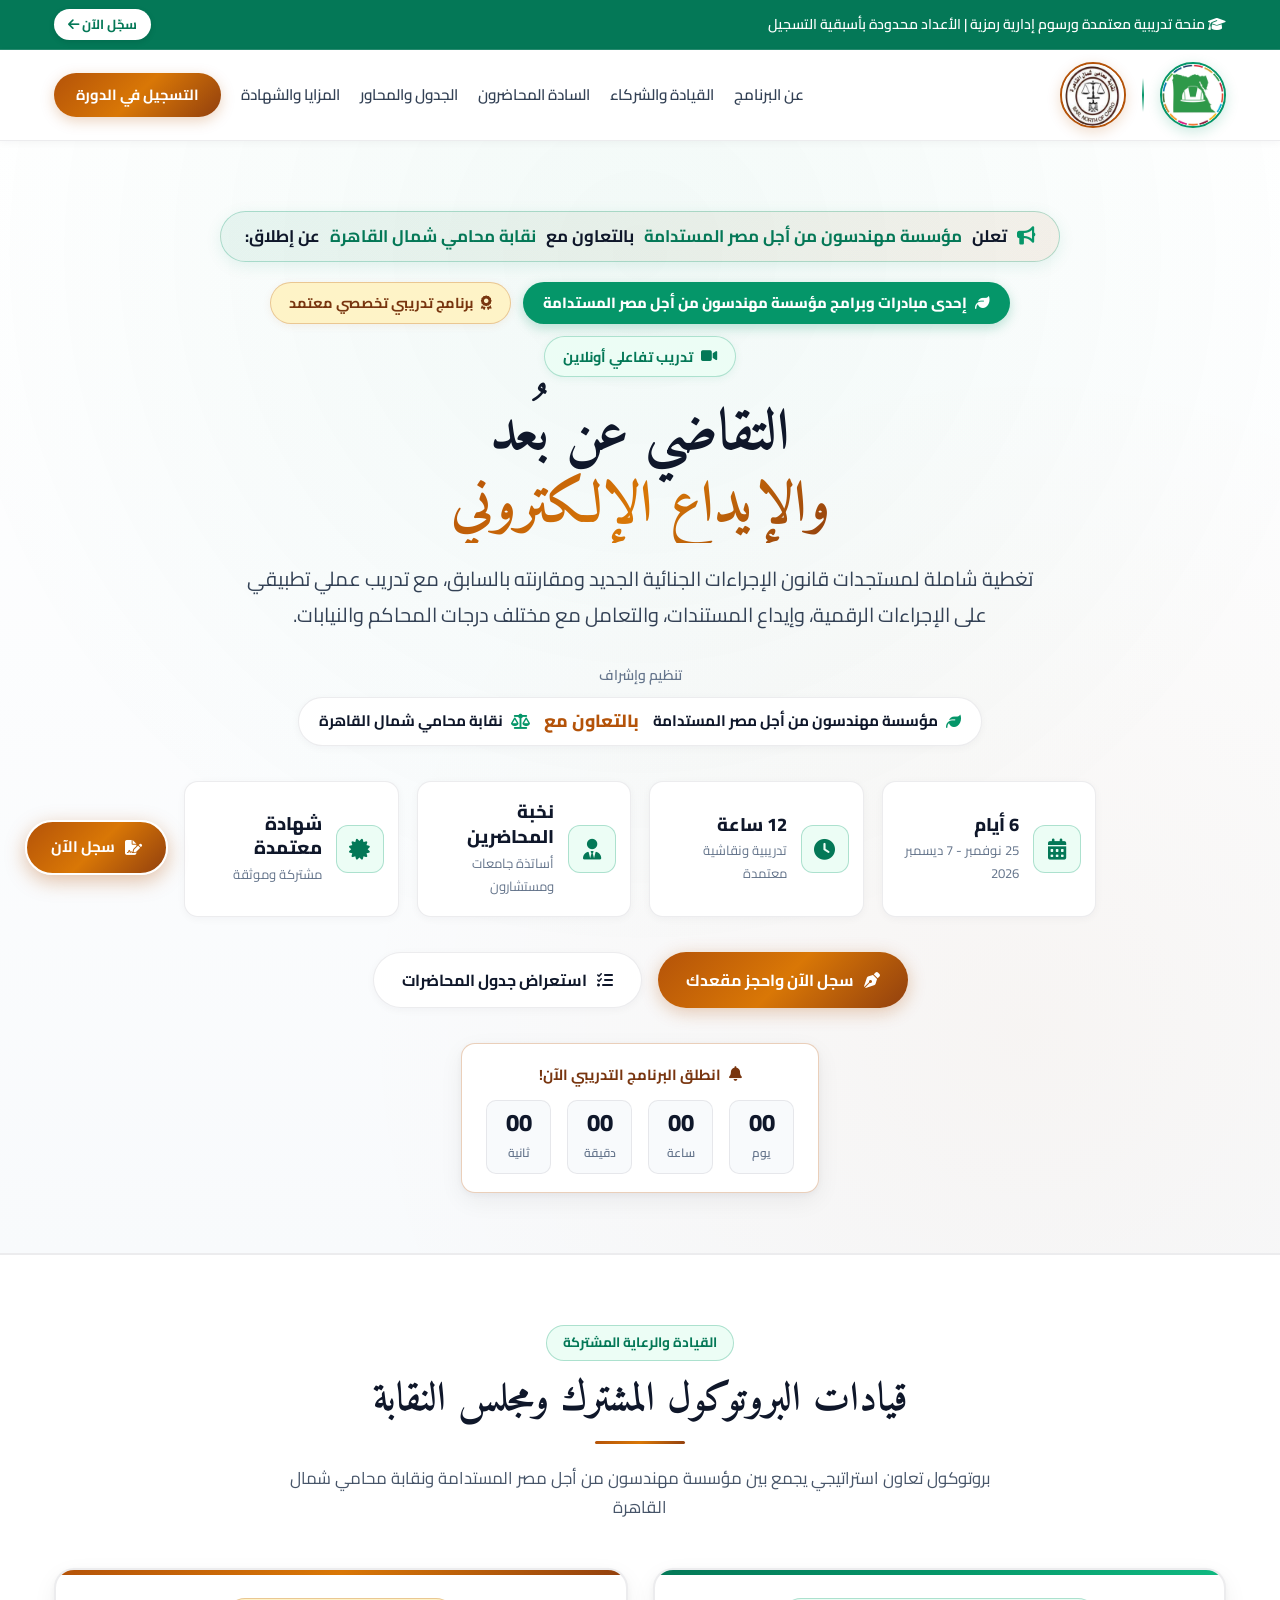
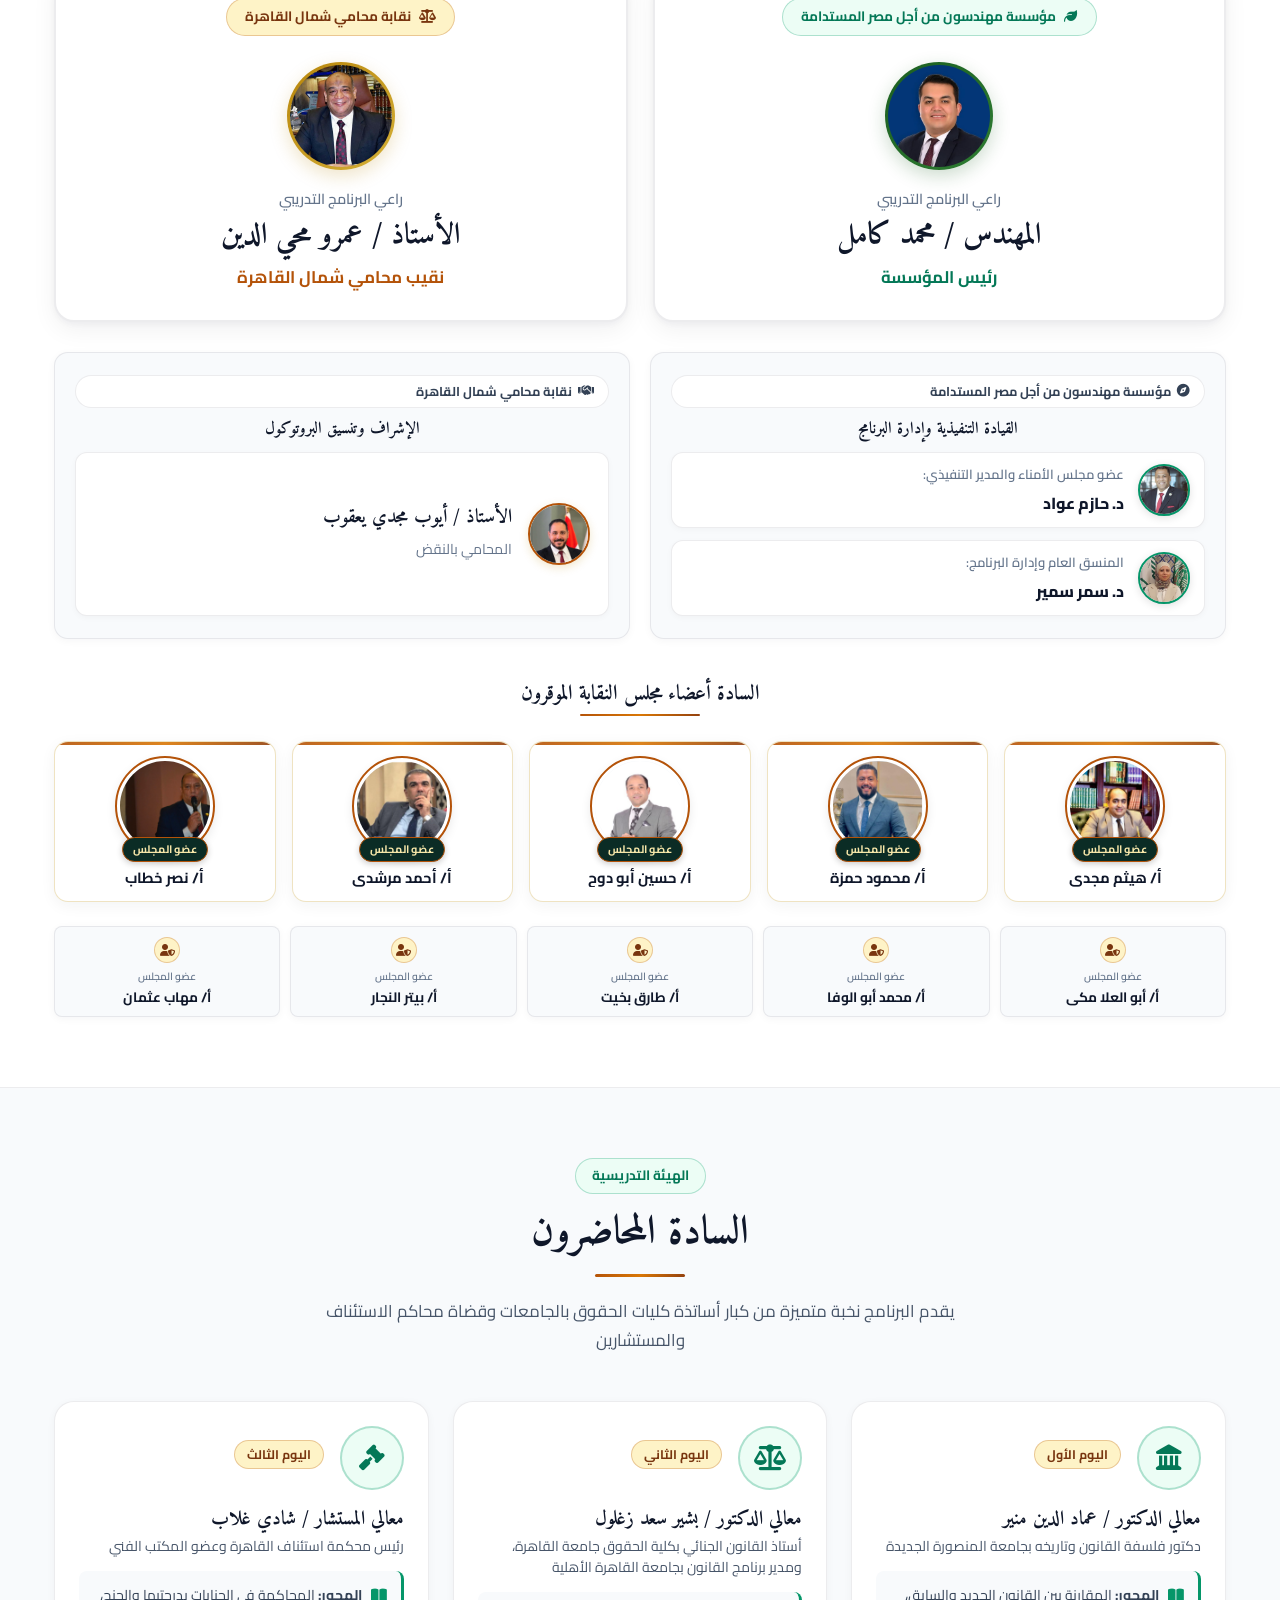
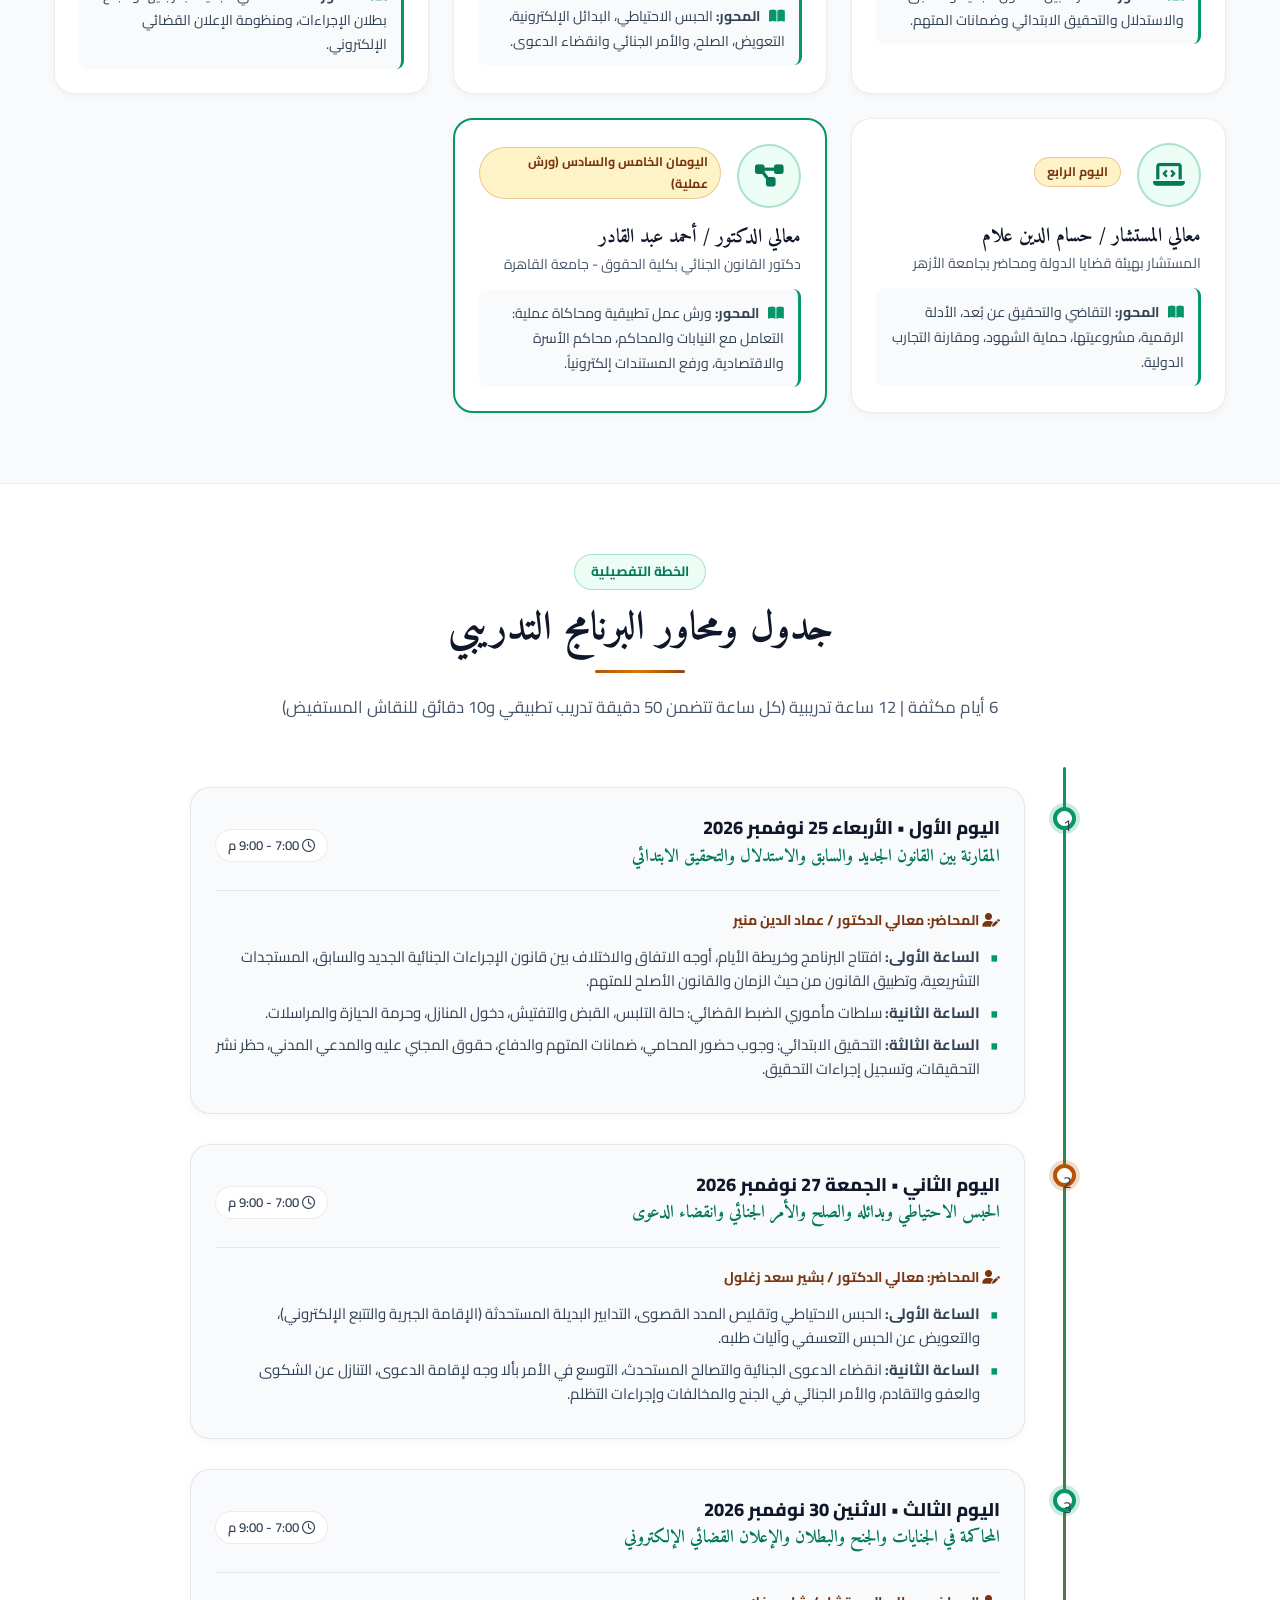
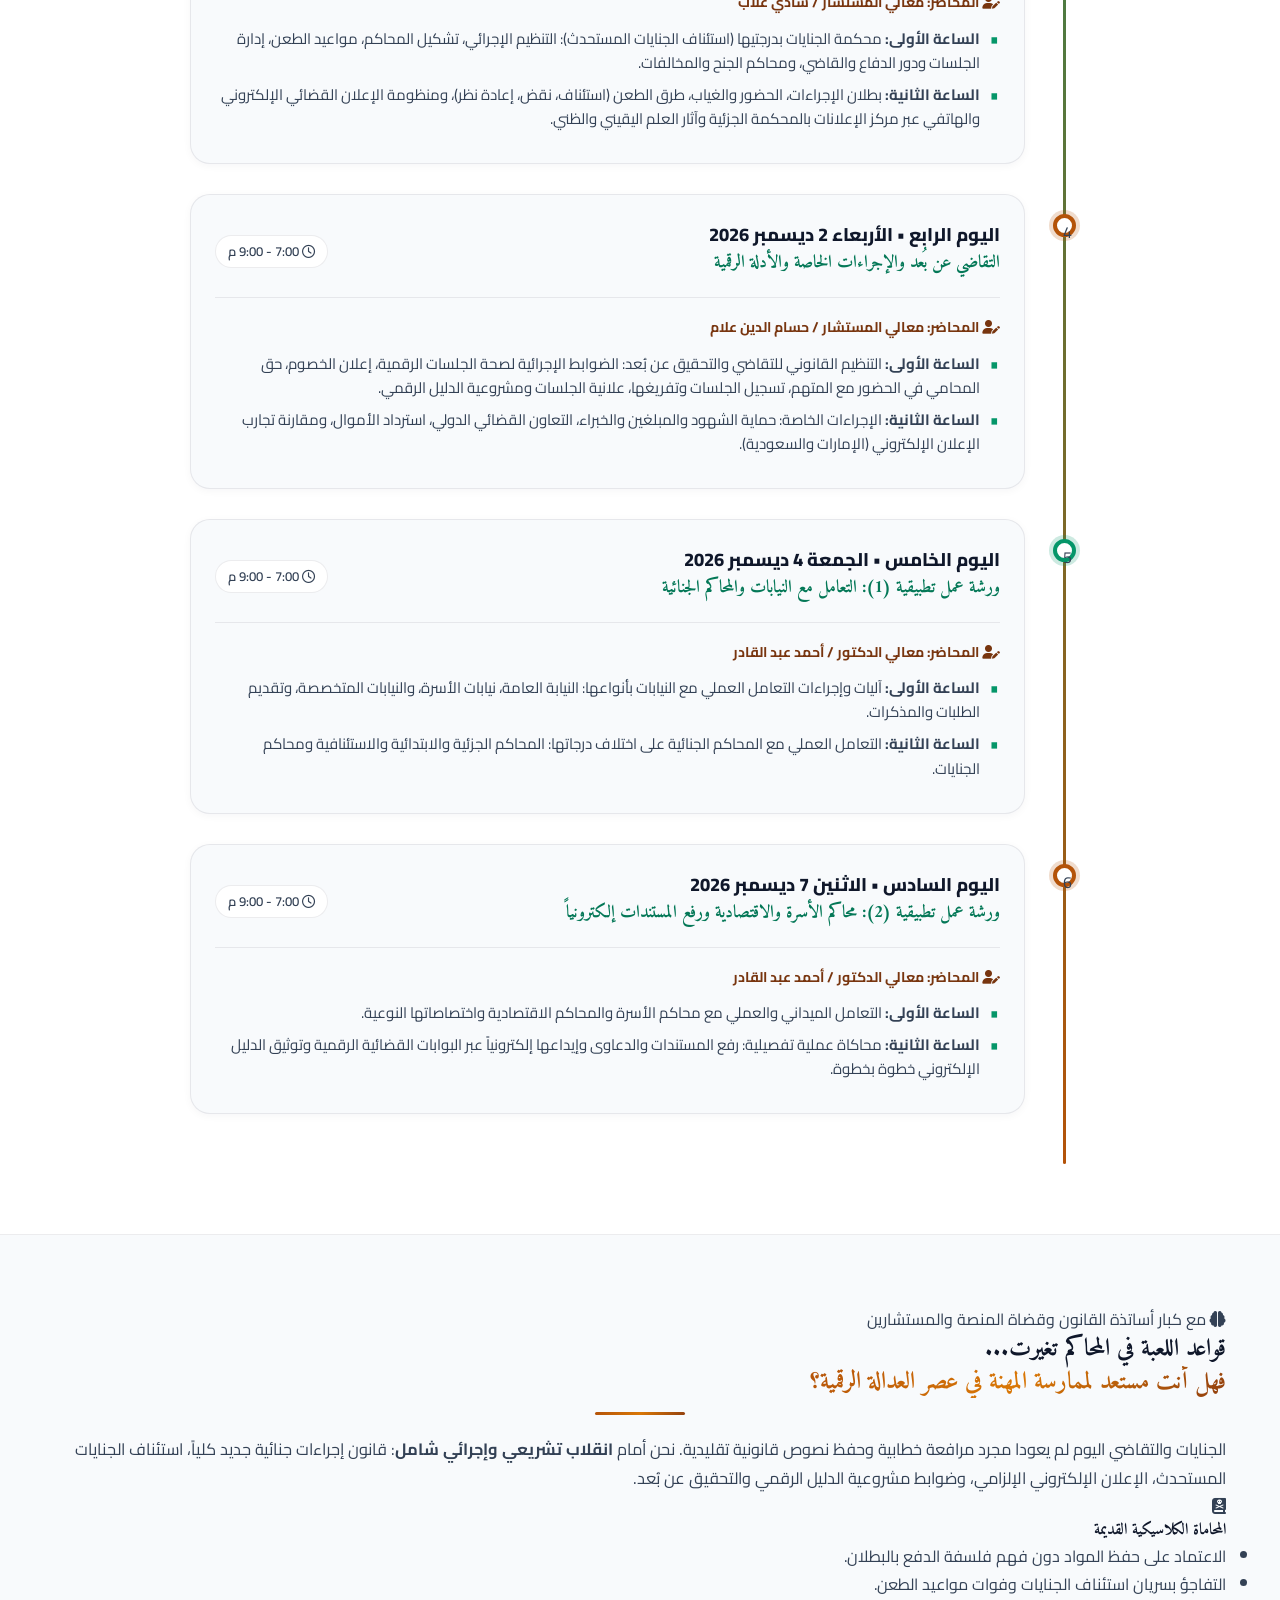
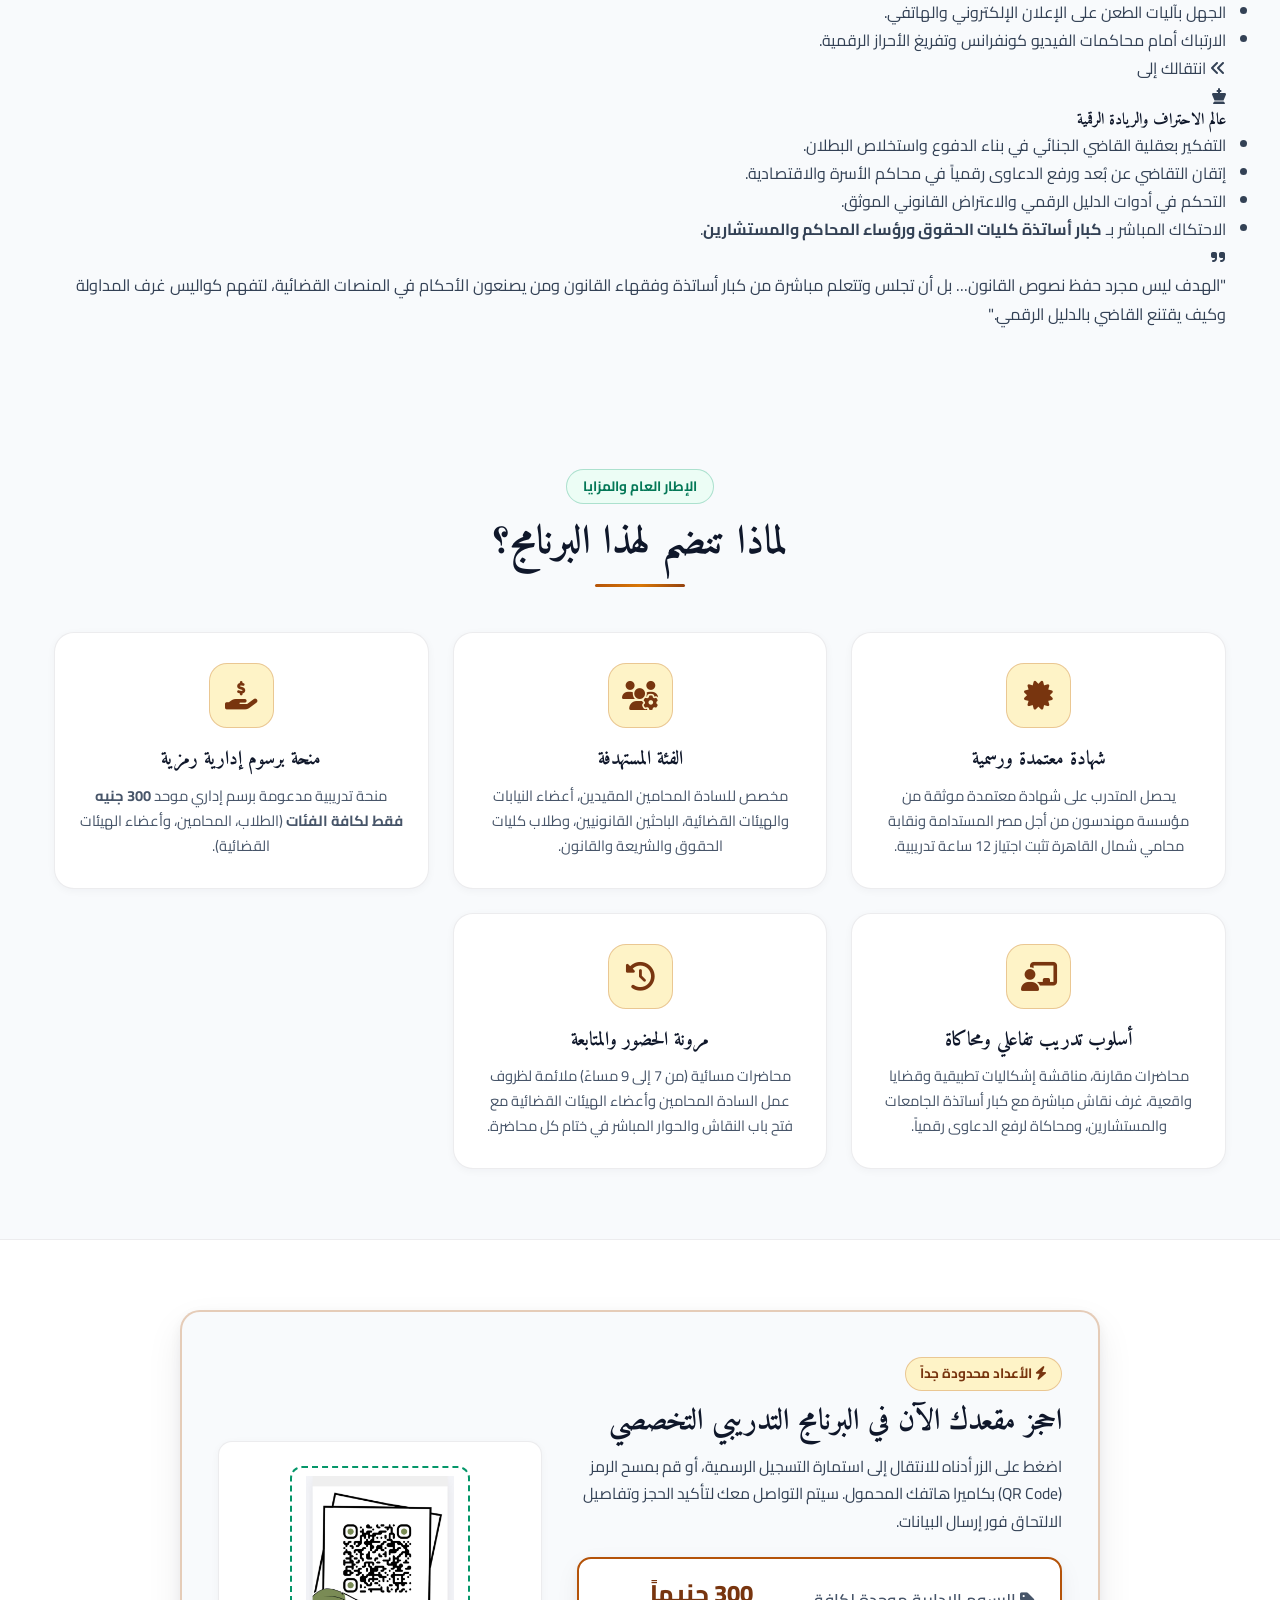
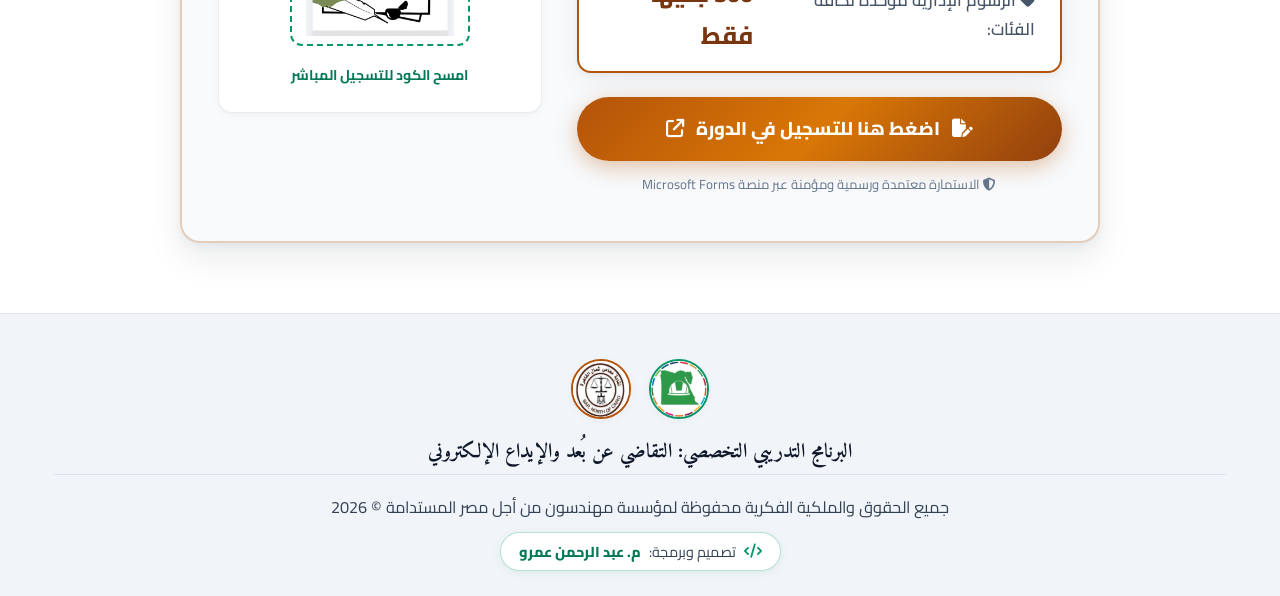
==== commit e0ab25b6: "feat: display council members with photos on top and remaining below" ====
--- a/index.html
+++ b/index.html
@@ -236,12 +236,52 @@
                 </div>
             </div>
 
-            <!-- Council Members Grid -->
+            <!-- Council Members Section -->
             <div class="council-subheading text-center">
                 <h3>السادة أعضاء مجلس النقابة الموقرون</h3>
             </div>
             
-            <div class="council-grid">
+            <!-- المستوى الأول: أعضاء المجلس (بالصور) -->
+            <div class="council-featured-grid">
+                <div class="council-photo-card">
+                    <div class="council-photo-wrapper">
+                        <img src="assets/images/council_haytham_magdy.jpg" alt="أ/ هيثم مجدي" class="council-avatar">
+                        <span class="council-badge-role">عضو المجلس</span>
+                    </div>
+                    <h4 class="council-name">أ/ هيثم مجدي</h4>
+                </div>
+                <div class="council-photo-card">
+                    <div class="council-photo-wrapper">
+                        <img src="assets/images/council_mahmoud_hamza.jpg" alt="أ/ محمود حمزة" class="council-avatar">
+                        <span class="council-badge-role">عضو المجلس</span>
+                    </div>
+                    <h4 class="council-name">أ/ محمود حمزة</h4>
+                </div>
+                <div class="council-photo-card">
+                    <div class="council-photo-wrapper">
+                        <img src="assets/images/council_hussein_abudouh.jpg" alt="أ/ حسين أبو دوح" class="council-avatar">
+                        <span class="council-badge-role">عضو المجلس</span>
+                    </div>
+                    <h4 class="council-name">أ/ حسين أبو دوح</h4>
+                </div>
+                <div class="council-photo-card">
+                    <div class="council-photo-wrapper">
+                        <img src="assets/images/council_ahmed_morshedy.jpg" alt="أ/ أحمد مرشدي" class="council-avatar">
+                        <span class="council-badge-role">عضو المجلس</span>
+                    </div>
+                    <h4 class="council-name">أ/ أحمد مرشدي</h4>
+                </div>
+                <div class="council-photo-card">
+                    <div class="council-photo-wrapper">
+                        <img src="assets/images/council_nasr_khattab.jpg" alt="أ/ نصر خطاب" class="council-avatar">
+                        <span class="council-badge-role">عضو المجلس</span>
+                    </div>
+                    <h4 class="council-name">أ/ نصر خطاب</h4>
+                </div>
+            </div>
+
+            <!-- المستوى الثاني: باقي السادة أعضاء المجلس -->
+            <div class="council-grid council-secondary-grid">
                 <div class="member-card">
                     <div class="member-icon"><i class="fa-solid fa-user-shield"></i></div>
                     <span class="member-title">عضو المجلس</span>
@@ -260,32 +300,7 @@
                 <div class="member-card">
                     <div class="member-icon"><i class="fa-solid fa-user-shield"></i></div>
                     <span class="member-title">عضو المجلس</span>
-                    <h4>أ/ نصر خطاب</h4>
-                </div>
-                <div class="member-card">
-                    <div class="member-icon"><i class="fa-solid fa-user-shield"></i></div>
-                    <span class="member-title">عضو المجلس</span>
-                    <h4>أ/ حسين أبو دوح</h4>
-                </div>
-                <div class="member-card">
-                    <div class="member-icon"><i class="fa-solid fa-user-shield"></i></div>
-                    <span class="member-title">عضو المجلس</span>
-                    <h4>أ/ أحمد مرشدي</h4>
-                </div>
-                <div class="member-card">
-                    <div class="member-icon"><i class="fa-solid fa-user-shield"></i></div>
-                    <span class="member-title">عضو المجلس</span>
-                    <h4>أ/ هيثم مجدي</h4>
-                </div>
-                <div class="member-card">
-                    <div class="member-icon"><i class="fa-solid fa-user-shield"></i></div>
-                    <span class="member-title">عضو المجلس</span>
                     <h4>أ/ بيتر النجار</h4>
-                </div>
-                <div class="member-card">
-                    <div class="member-icon"><i class="fa-solid fa-user-shield"></i></div>
-                    <span class="member-title">عضو المجلس</span>
-                    <h4>أ/ محمود حمزة</h4>
                 </div>
                 <div class="member-card">
                     <div class="member-icon"><i class="fa-solid fa-user-shield"></i></div>
--- a/assets/css/style.css
+++ b/assets/css/style.css
@@ -1024,6 +1024,100 @@
     text-overflow: ellipsis;
 }
 
+/* ================= Council Members: Tiered Layout ================= */
+.council-featured-grid {
+    display: grid;
+    grid-template-columns: repeat(5, 1fr);
+    gap: 16px;
+    margin-bottom: 24px;
+}
+
+.council-photo-card {
+    background: #ffffff;
+    border: 1px solid rgba(197, 155, 39, 0.28);
+    border-radius: var(--radius-md);
+    padding: 16px 10px 14px;
+    text-align: center;
+    box-shadow: 0 4px 15px rgba(11, 44, 37, 0.05);
+    transition: all 0.3s cubic-bezier(0.165, 0.84, 0.44, 1);
+    position: relative;
+    overflow: hidden;
+}
+
+.council-photo-card::before {
+    content: '';
+    position: absolute;
+    top: 0;
+    left: 0;
+    right: 0;
+    height: 3px;
+    background: var(--gold-gradient);
+    opacity: 0.9;
+}
+
+.council-photo-card:hover {
+    transform: translateY(-4px);
+    box-shadow: 0 10px 25px rgba(11, 44, 37, 0.12);
+    border-color: var(--gold-primary);
+}
+
+.council-photo-wrapper {
+    position: relative;
+    width: 96px;
+    height: 96px;
+    margin: 0 auto 12px;
+}
+
+.council-avatar {
+    width: 100%;
+    height: 100%;
+    object-fit: cover;
+    object-position: top center;
+    border-radius: 50%;
+    border: 3px solid #ffffff;
+    outline: 2px solid var(--gold-primary);
+    box-shadow: 0 4px 12px rgba(0, 0, 0, 0.12);
+    transition: transform 0.3s ease;
+    background: #f1f5f9;
+}
+
+.council-photo-card:hover .council-avatar {
+    transform: scale(1.04);
+}
+
+.council-badge-role {
+    display: inline-block;
+    position: absolute;
+    bottom: -8px;
+    left: 50%;
+    transform: translateX(-50%);
+    background: #0b2c25;
+    color: #f7e7a9;
+    font-size: 0.68rem;
+    font-weight: 700;
+    padding: 2px 10px;
+    border-radius: var(--radius-full);
+    border: 1px solid var(--gold-primary);
+    white-space: nowrap;
+    box-shadow: 0 2px 6px rgba(0, 0, 0, 0.2);
+}
+
+.council-name {
+    font-size: 0.92rem;
+    font-weight: 700;
+    color: var(--text-primary);
+    margin-top: 14px;
+    margin-bottom: 0;
+    font-family: var(--font-body);
+    white-space: nowrap;
+    overflow: hidden;
+    text-overflow: ellipsis;
+}
+
+.council-secondary-grid {
+    margin-top: 12px;
+}
+
 /* ================= Lecturers Section (Website Only) ================= */
 .lecturers-section {
     background: var(--bg-dark);
@@ -1601,6 +1695,7 @@
     grid-template-columns: repeat(auto-fit, minmax(280px, 1fr));
     gap: 24px;
 }
+    .council-featured-grid,
     .council-grid {
         grid-template-columns: repeat(3, 1fr);
     }
@@ -1649,6 +1744,7 @@
     gap: 24px;
 }
 
+    .council-featured-grid,
     .council-grid {
         grid-template-columns: repeat(2, 1fr);
     }
@@ -1667,9 +1763,25 @@
 }
 
 @media (max-width: 480px) {
+    .council-featured-grid,
     .council-grid {
         grid-template-columns: repeat(2, 1fr);
-        gap: 6px;
+        gap: 8px;
+    }
+    
+    .council-photo-wrapper {
+        width: 76px;
+        height: 76px;
+        margin-bottom: 8px;
+    }
+    
+    .council-name {
+        font-size: 0.82rem;
+    }
+    
+    .council-badge-role {
+        font-size: 0.6rem;
+        padding: 1px 7px;
     }
     
     .member-card {
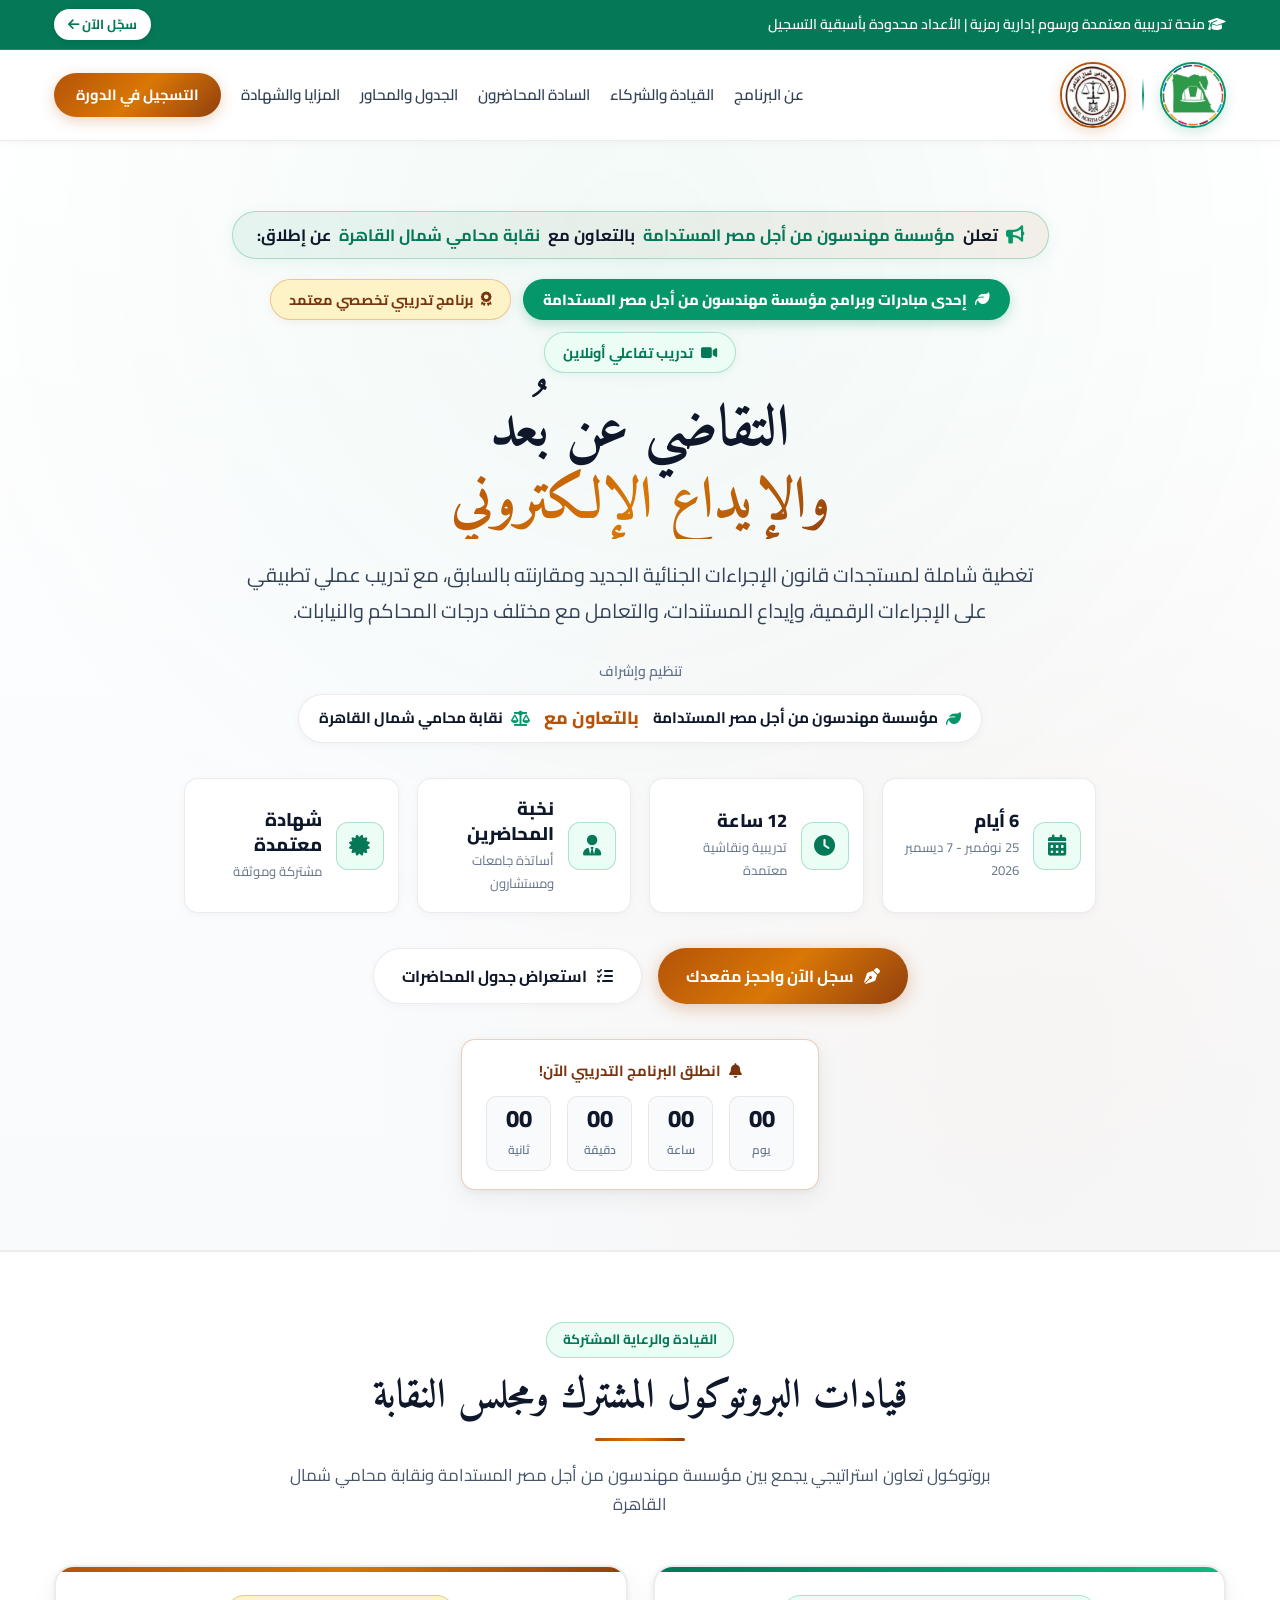
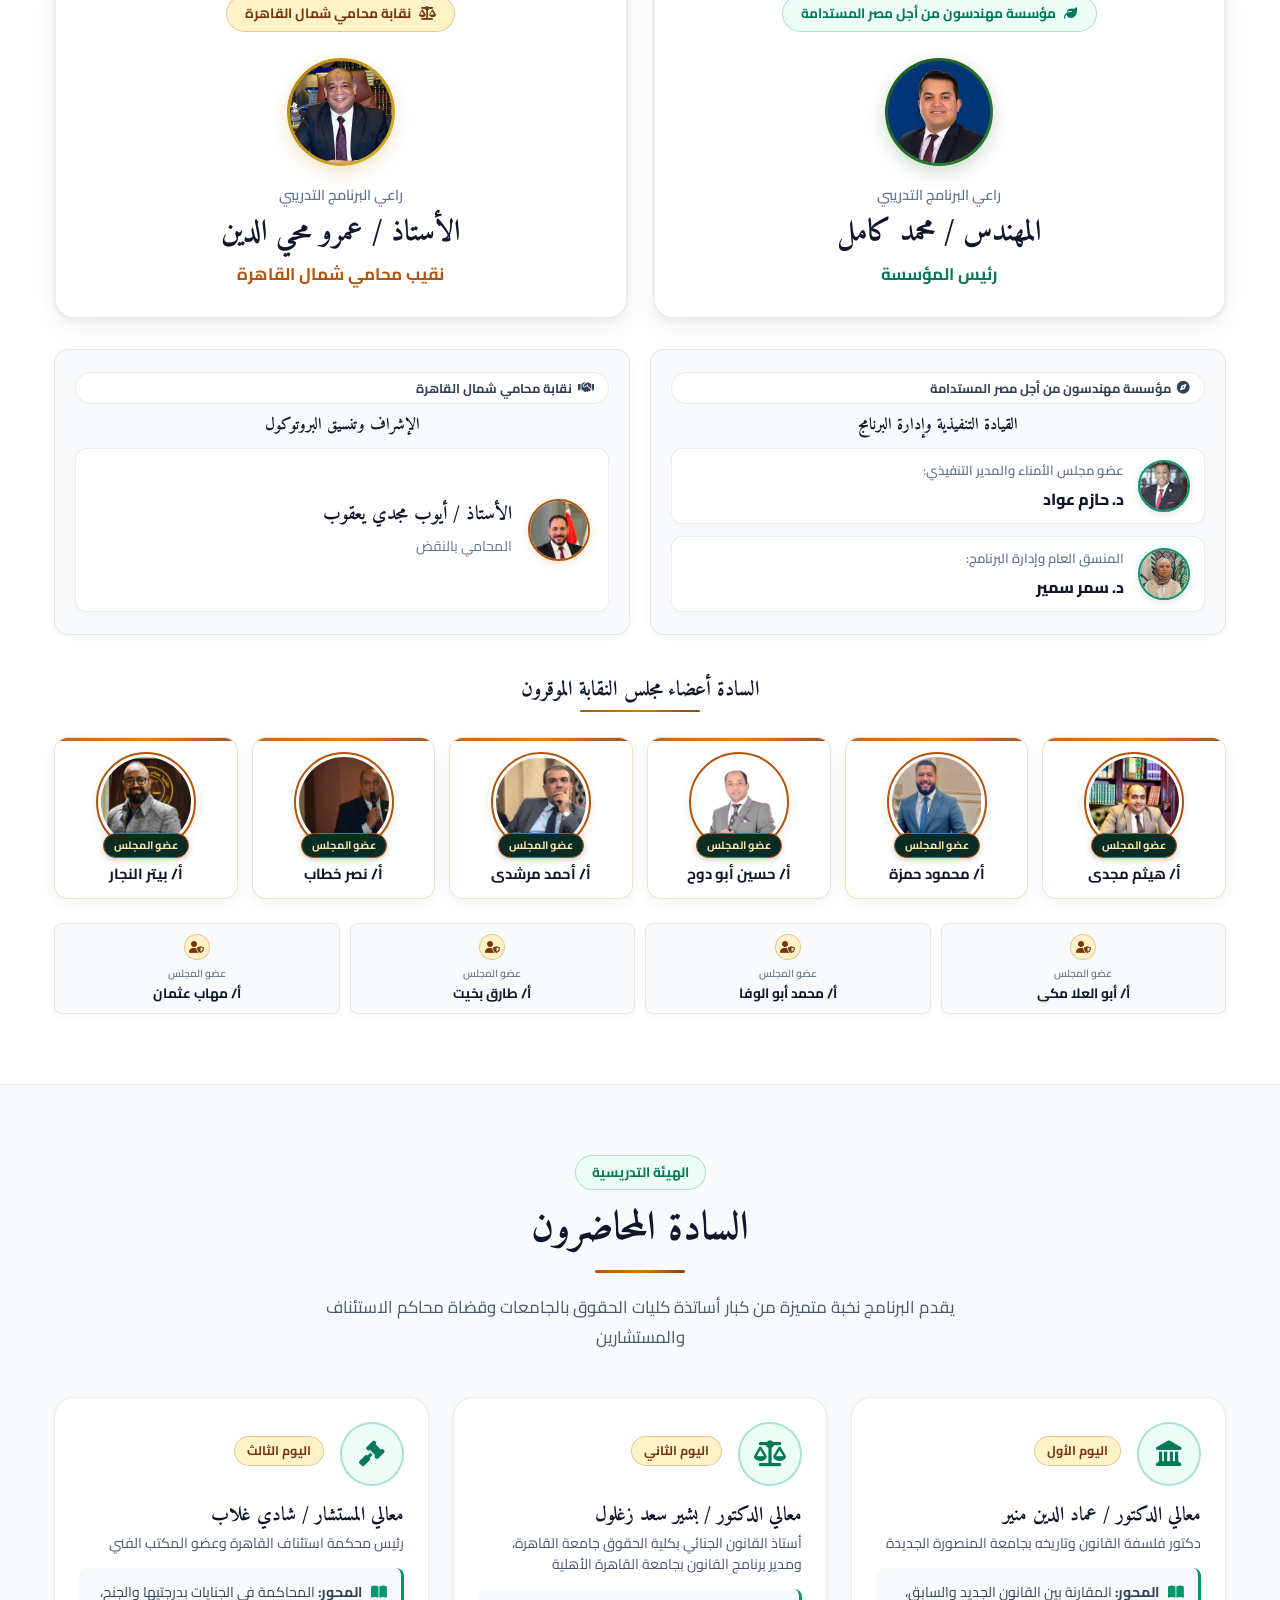
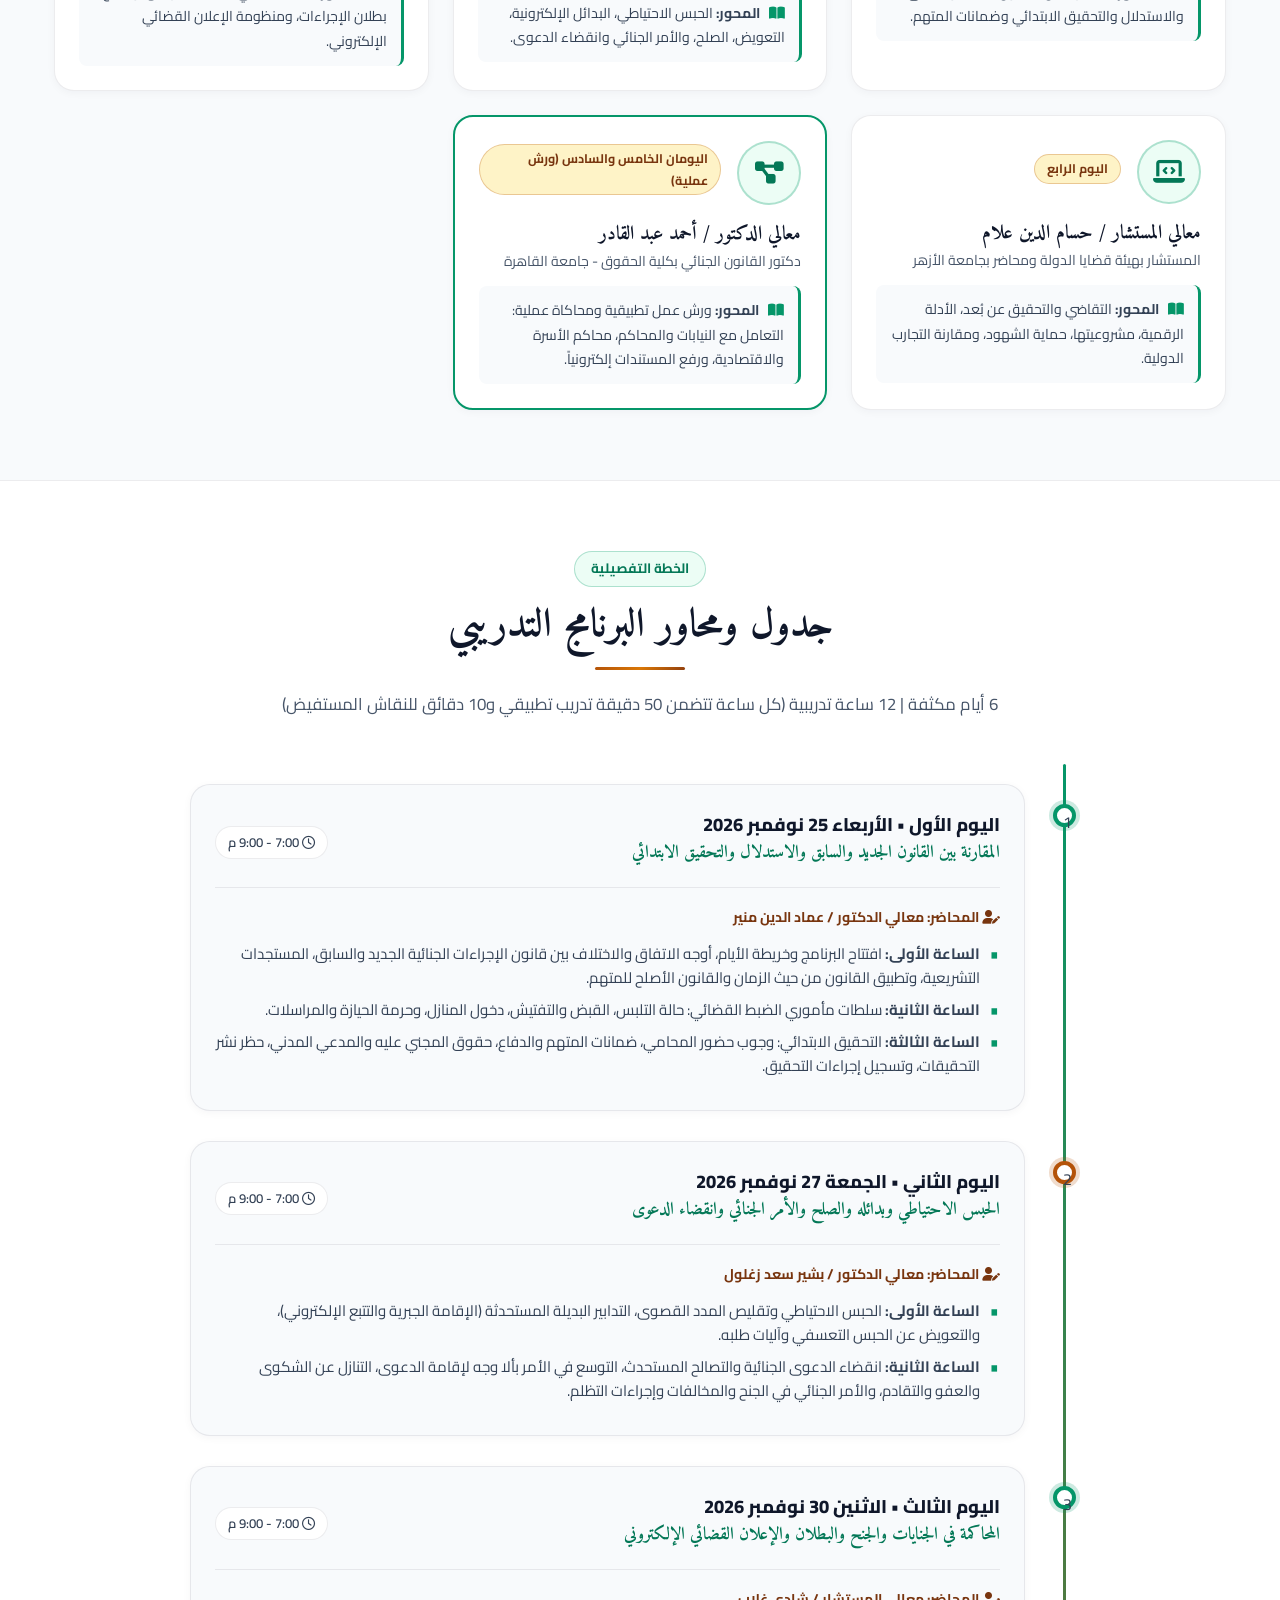
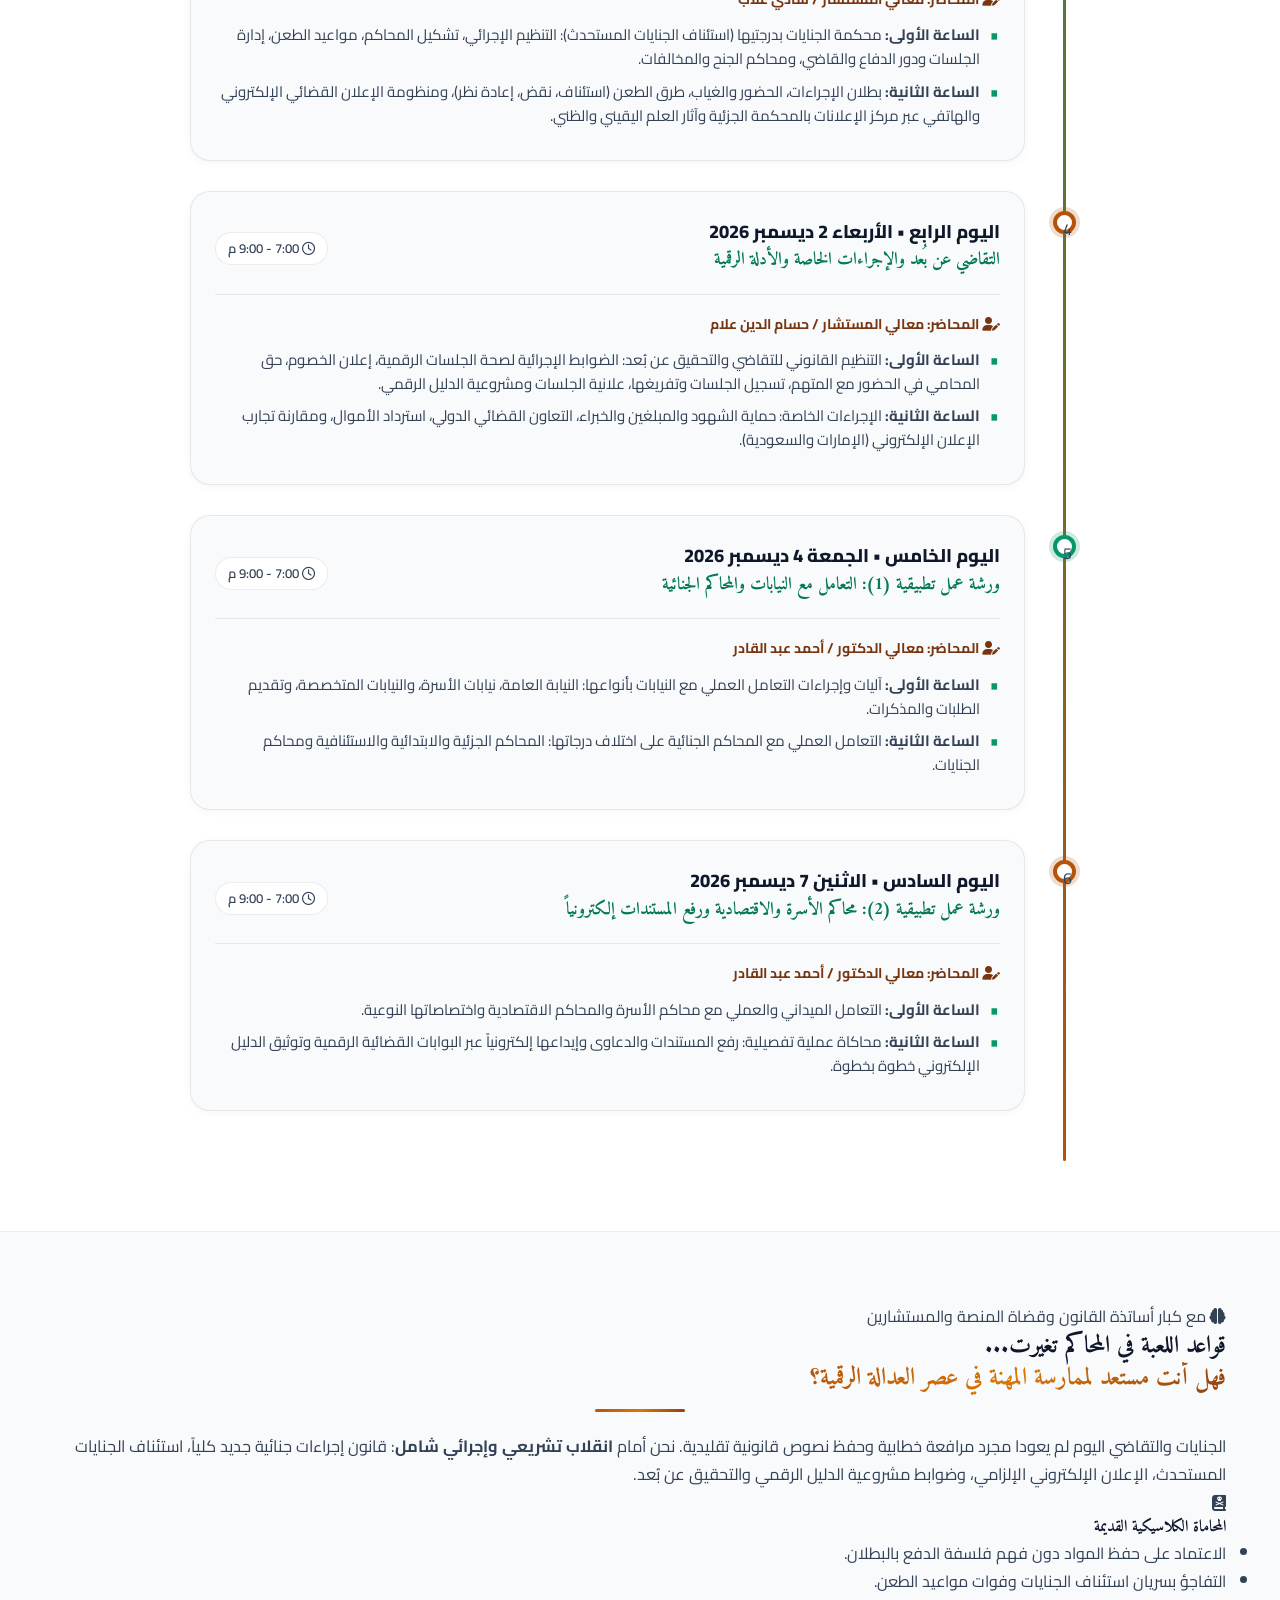
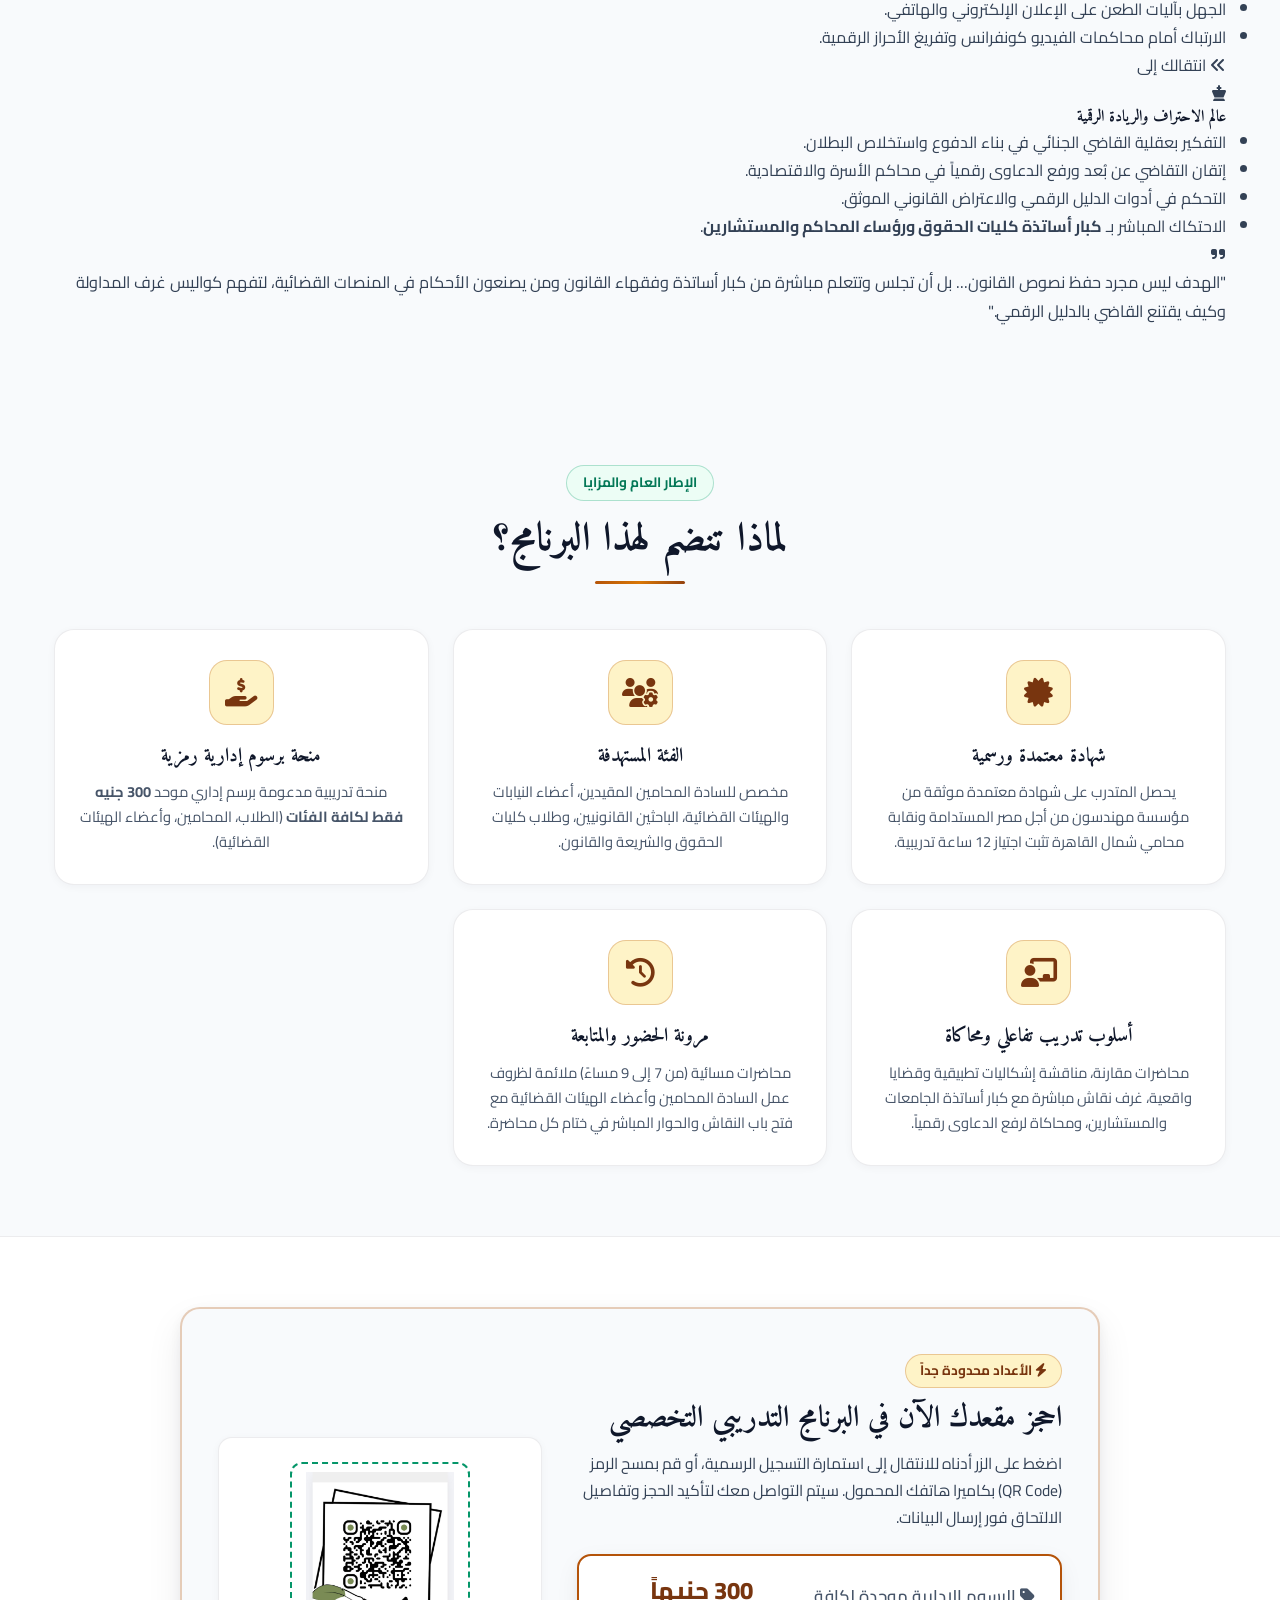
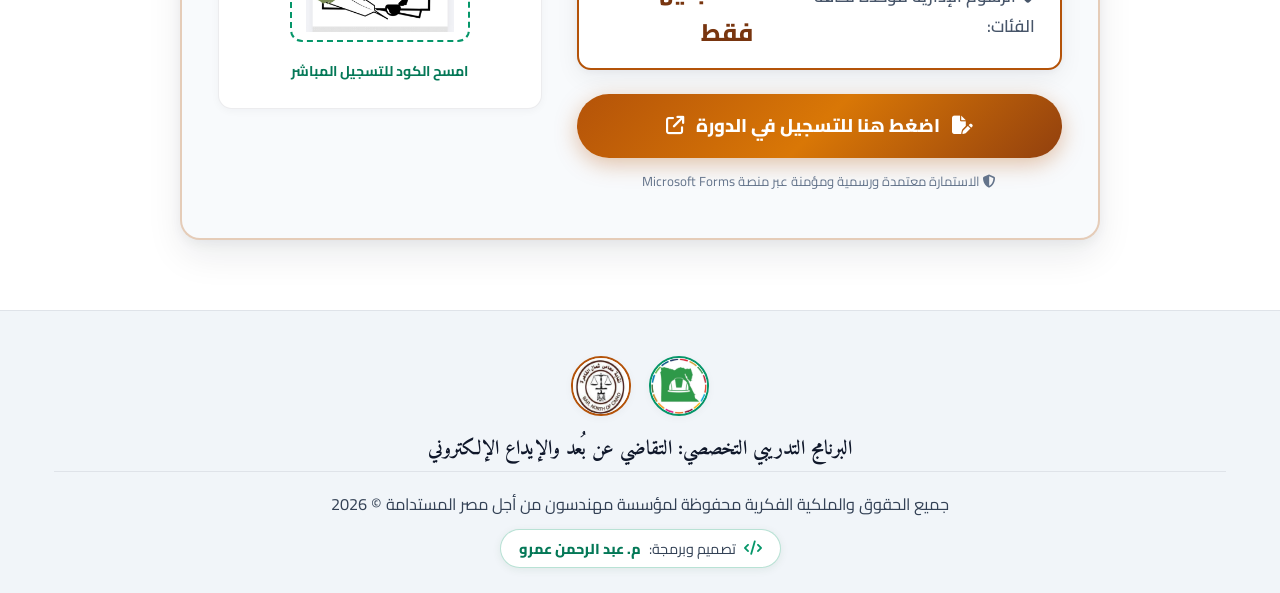
==== commit 28f0fc9d: "feat: add Peter El-Naggar photo to council, fix mobile hero pill and update WhatsApp preview" ====
--- a/index.html
+++ b/index.html
@@ -3,27 +3,27 @@
 <head>
     <meta charset="UTF-8">
     <meta name="viewport" content="width=device-width, initial-scale=1.0">
-    <title>البرنامج التدريبي التخصصي | التقاضي عن بُعد والإيداع الإلكتروني</title>
-    <meta name="description" content="البرنامج التدريبي التخصصي في التقاضي عن بُعد والإيداع الإلكتروني وقانون الإجراءات الجنائية الجديد - بالتعاون المشترك بين مؤسسة مهندسون من أجل مصر المستدامة ونقابة محامي شمال القاهرة">
+    <title>مؤسسة مهندسون من أجل مصر المستدامة | دورة التقاضي عن بُعد والإيداع الإلكتروني</title>
+    <meta name="description" content="تعلن مؤسسة مهندسون من أجل مصر المستدامة بالتعاون مع نقابة محامي شمال القاهرة عن إطلاق الدورة التدريبية التخصصية: التقاضي عن بُعد والإيداع الإلكتروني ومستجدات قانون الإجراءات الجنائية الجديد.">
     
     <!-- Open Graph / WhatsApp / Facebook Preview Tags -->
     <meta property="og:type" content="website">
     <meta property="og:url" content="https://ese-2030.github.io/law-training/">
-    <meta property="og:site_name" content="التقاضي عن بُعد والإيداع الإلكتروني">
-    <meta property="og:title" content="البرنامج التدريبي: التقاضي عن بُعد والإيداع الإلكتروني ⚖️🏛️">
-    <meta property="og:description" content="بالتعاون المشترك بين مؤسسة مهندسون من أجل مصر المستدامة ونقابة محامي شمال القاهرة | 12 ساعة تدريبية معتمدة أونلاين تفاعلي مع كبار قضاة المنصة وفقهاء القانون الجنائي.">
+    <meta property="og:site_name" content="مؤسسة مهندسون من أجل مصر المستدامة">
+    <meta property="og:title" content="مؤسسة مهندسون من أجل مصر المستدامة | دورة التقاضي عن بُعد والإيداع الإلكتروني ⚖️🏛️">
+    <meta property="og:description" content="إحدى دورات مؤسسة مهندسون من أجل مصر المستدامة بالتعاون مع نقابة محامي شمال القاهرة | 12 ساعة تدريبية معتمدة أونلاين تفاعلي مع كبار قضاة المنصة وفقهاء القانون الجنائي.">
     <meta property="og:image" content="https://ese-2030.github.io/law-training/preview.jpg">
     <meta property="og:image:secure_url" content="https://ese-2030.github.io/law-training/preview.jpg">
     <meta property="og:image:type" content="image/jpeg">
     <meta property="og:image:width" content="1200">
-    <meta property="og:image:height" content="1500">
-    <meta property="og:image:alt" content="بوستر البرنامج التدريبي للتقاضي عن بعد">
+    <meta property="og:image:height" content="630">
+    <meta property="og:image:alt" content="مؤسسة مهندسون من أجل مصر المستدامة - دورة التقاضي عن بعد والإيداع الإلكتروني">
 
     <!-- Twitter Card -->
     <meta name="twitter:card" content="summary_large_image">
     <meta name="twitter:url" content="https://ese-2030.github.io/law-training/">
-    <meta name="twitter:title" content="البرنامج التدريبي: التقاضي عن بُعد والإيداع الإلكتروني">
-    <meta name="twitter:description" content="بالتعاون المشترك بين مؤسسة مهندسون من أجل مصر المستدامة ونقابة محامي شمال القاهرة">
+    <meta name="twitter:title" content="مؤسسة مهندسون من أجل مصر المستدامة | دورة التقاضي عن بُعد والإيداع الإلكتروني">
+    <meta name="twitter:description" content="إحدى دورات مؤسسة مهندسون من أجل مصر المستدامة بالتعاون مع نقابة محامي شمال القاهرة | 12 ساعة تدريبية معتمدة أونلاين.">
     <meta name="twitter:image" content="https://ese-2030.github.io/law-training/preview.jpg">
     
     <!-- Google Fonts -->
@@ -278,6 +278,13 @@
                     </div>
                     <h4 class="council-name">أ/ نصر خطاب</h4>
                 </div>
+                <div class="council-photo-card">
+                    <div class="council-photo-wrapper">
+                        <img src="assets/images/council_peter_elnaggar.jpg" alt="أ/ بيتر النجار" class="council-avatar">
+                        <span class="council-badge-role">عضو المجلس</span>
+                    </div>
+                    <h4 class="council-name">أ/ بيتر النجار</h4>
+                </div>
             </div>
 
             <!-- المستوى الثاني: باقي السادة أعضاء المجلس -->
@@ -296,11 +303,6 @@
                     <div class="member-icon"><i class="fa-solid fa-user-shield"></i></div>
                     <span class="member-title">عضو المجلس</span>
                     <h4>أ/ طارق بخيت</h4>
-                </div>
-                <div class="member-card">
-                    <div class="member-icon"><i class="fa-solid fa-user-shield"></i></div>
-                    <span class="member-title">عضو المجلس</span>
-                    <h4>أ/ بيتر النجار</h4>
                 </div>
                 <div class="member-card">
                     <div class="member-icon"><i class="fa-solid fa-user-shield"></i></div>
--- a/assets/css/style.css
+++ b/assets/css/style.css
@@ -336,16 +336,19 @@
 .hero-announcement-pill {
     display: inline-flex;
     align-items: center;
-    gap: 10px;
+    justify-content: center;
+    gap: 8px;
     background: linear-gradient(135deg, rgba(5, 150, 105, 0.08) 0%, rgba(180, 83, 9, 0.08) 100%);
     border: 1.5px solid var(--emerald-border);
     padding: 10px 24px;
     border-radius: var(--radius-full);
-    font-size: 1.05rem;
+    font-size: 1.02rem;
     color: var(--text-primary);
     font-weight: 700;
     margin-bottom: 20px;
-    box-shadow: 0 4px 16px rgba(5, 150, 105, 0.1);
+    box-shadow: 0 4px 16px rgba(5, 150, 105, 0.08);
+    line-height: 1.6;
+    text-align: center;
 }
 
 .hero-announcement-pill i {
@@ -1027,8 +1030,8 @@
 /* ================= Council Members: Tiered Layout ================= */
 .council-featured-grid {
     display: grid;
-    grid-template-columns: repeat(5, 1fr);
-    gap: 16px;
+    grid-template-columns: repeat(6, 1fr);
+    gap: 14px;
     margin-bottom: 24px;
 }
 
@@ -1115,6 +1118,7 @@
 }
 
 .council-secondary-grid {
+    grid-template-columns: repeat(4, 1fr);
     margin-top: 12px;
 }
 
@@ -1702,6 +1706,55 @@
 }
 
 @media (max-width: 768px) {
+    .hero-announcement-pill {
+        display: block !important;
+        width: 100% !important;
+        max-width: 100% !important;
+        border-radius: 14px !important;
+        padding: 12px 14px !important;
+        font-size: 0.88rem !important;
+        line-height: 1.65 !important;
+        text-align: center !important;
+        margin-bottom: 16px !important;
+        box-sizing: border-box !important;
+    }
+    
+    .hero-announcement-pill i {
+        display: inline-block;
+        margin-left: 6px;
+    }
+
+    .council-secondary-grid {
+        grid-template-columns: repeat(2, 1fr) !important;
+    }
+
+    .organizers-tags {
+        display: flex !important;
+        flex-direction: column !important;
+        gap: 8px !important;
+        border-radius: 14px !important;
+        padding: 12px 16px !important;
+        width: 100% !important;
+        max-width: 320px !important;
+        margin: 0 auto !important;
+        box-sizing: border-box !important;
+    }
+
+    .org-plus {
+        font-size: 0.8rem !important;
+        color: var(--text-dim) !important;
+        margin: 2px 0 !important;
+    }
+
+    .floating-register-btn {
+        bottom: 15px !important;
+        left: 15px !important;
+    }
+
+    .float-btn {
+        padding: 9px 18px !important;
+        font-size: 0.84rem !important;
+    }
     .nav-menu {
         display: none;
         position: absolute;
@@ -1763,6 +1816,12 @@
 }
 
 @media (max-width: 480px) {
+    .hero-announcement-pill {
+        font-size: 0.82rem !important;
+        padding: 10px 10px !important;
+        border-radius: 12px !important;
+        line-height: 1.6 !important;
+    }
     .council-featured-grid,
     .council-grid {
         grid-template-columns: repeat(2, 1fr);
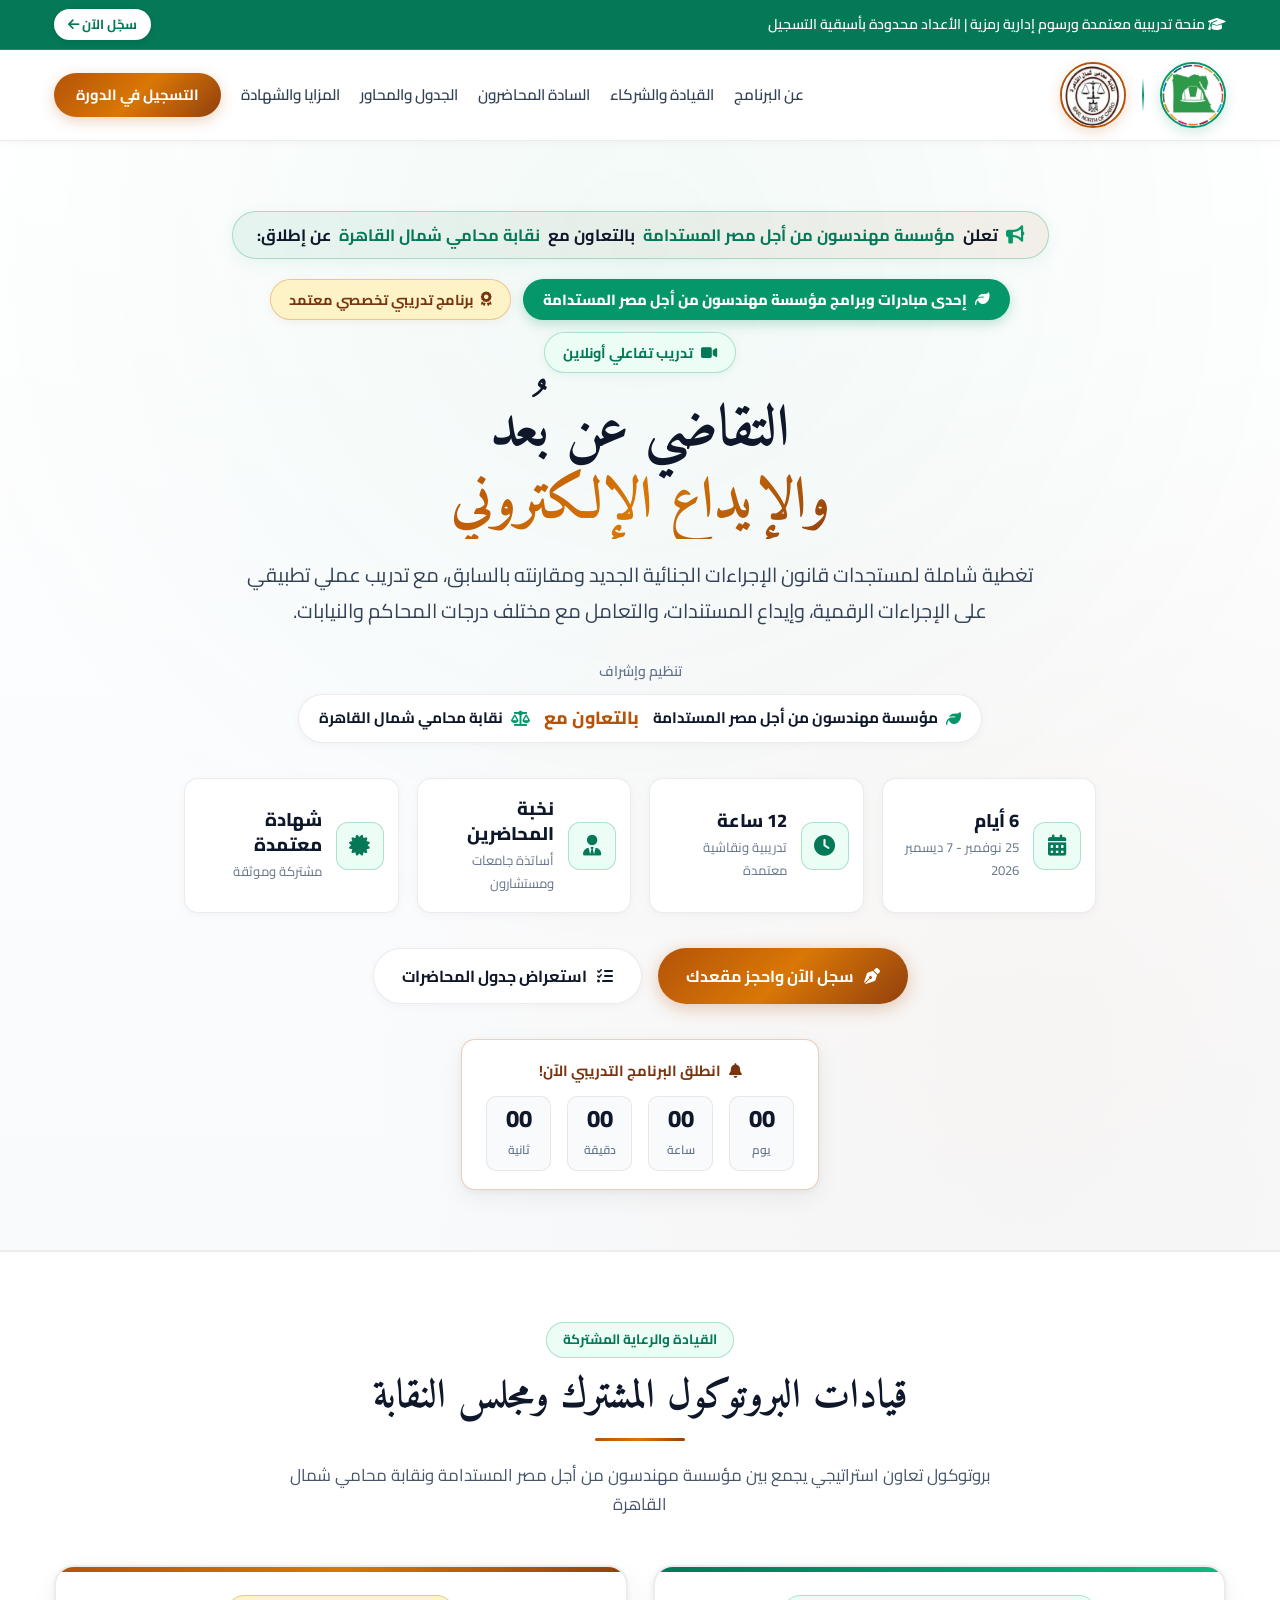
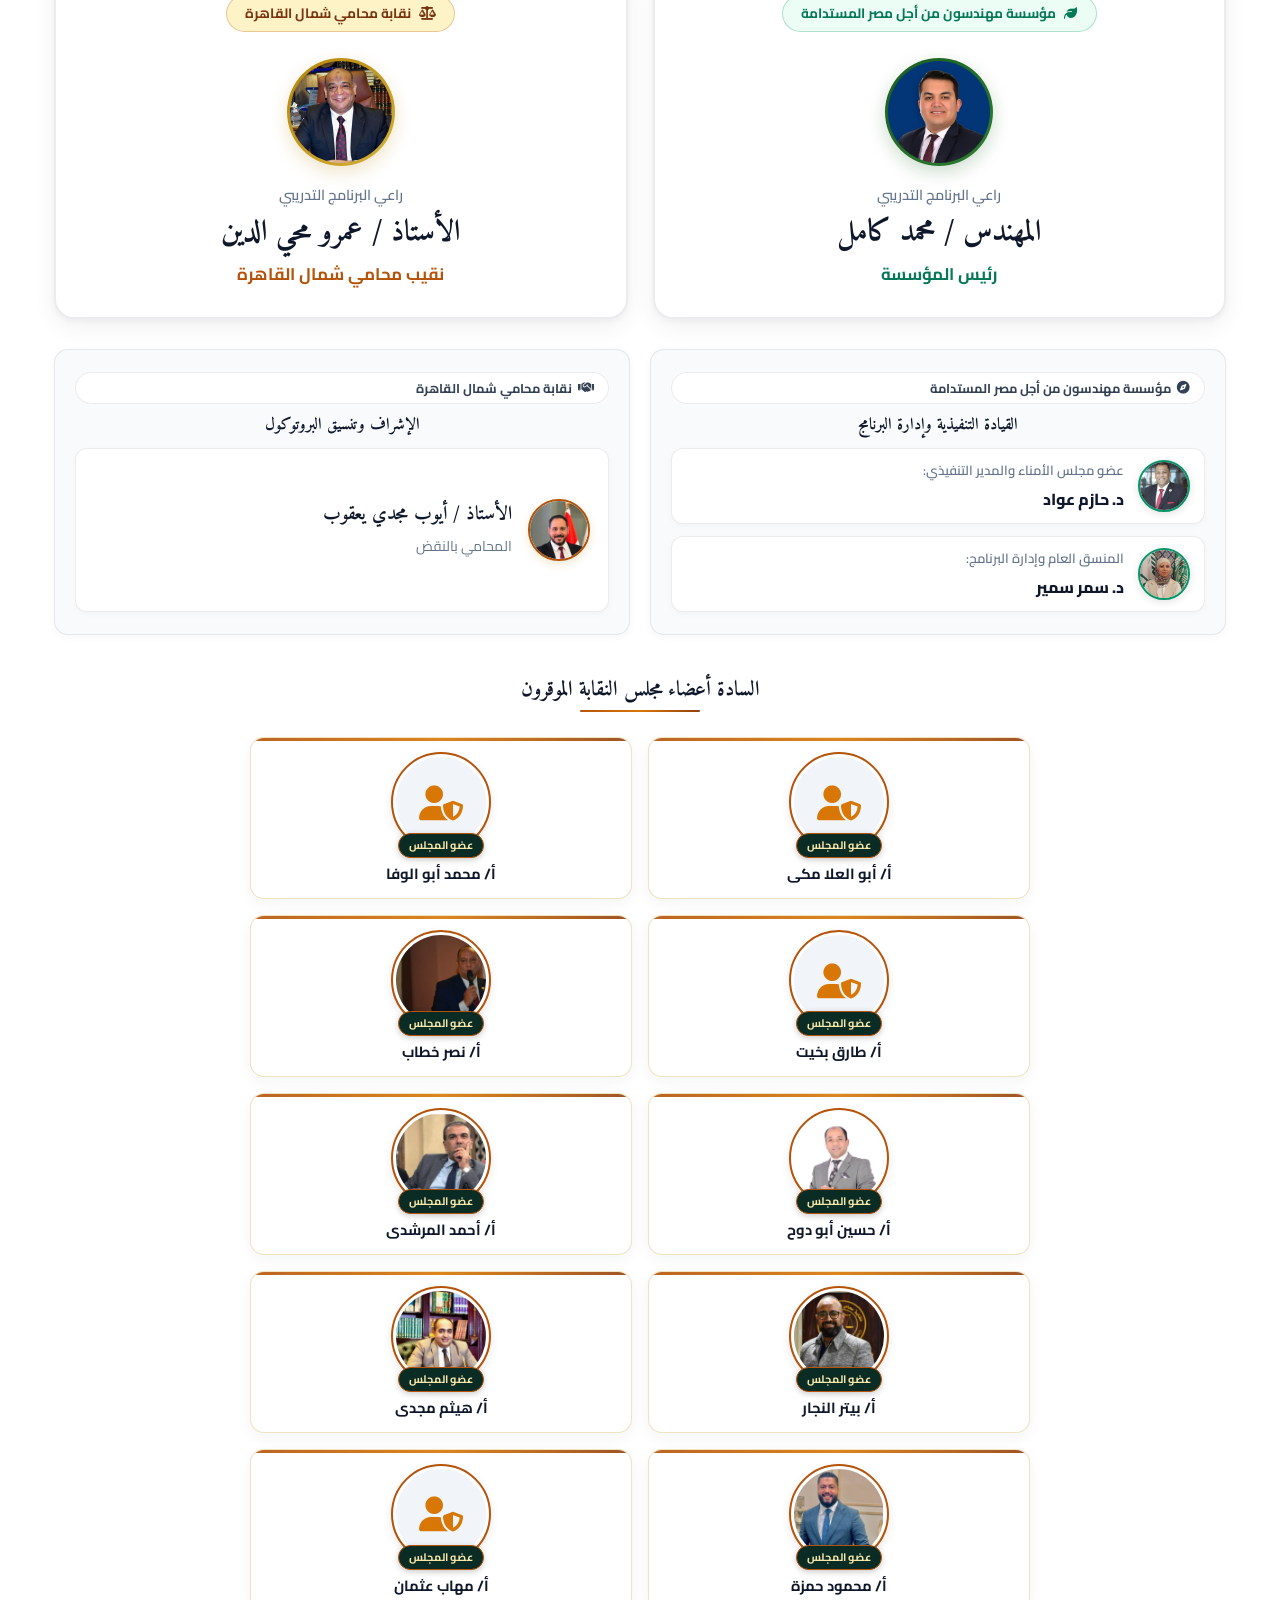
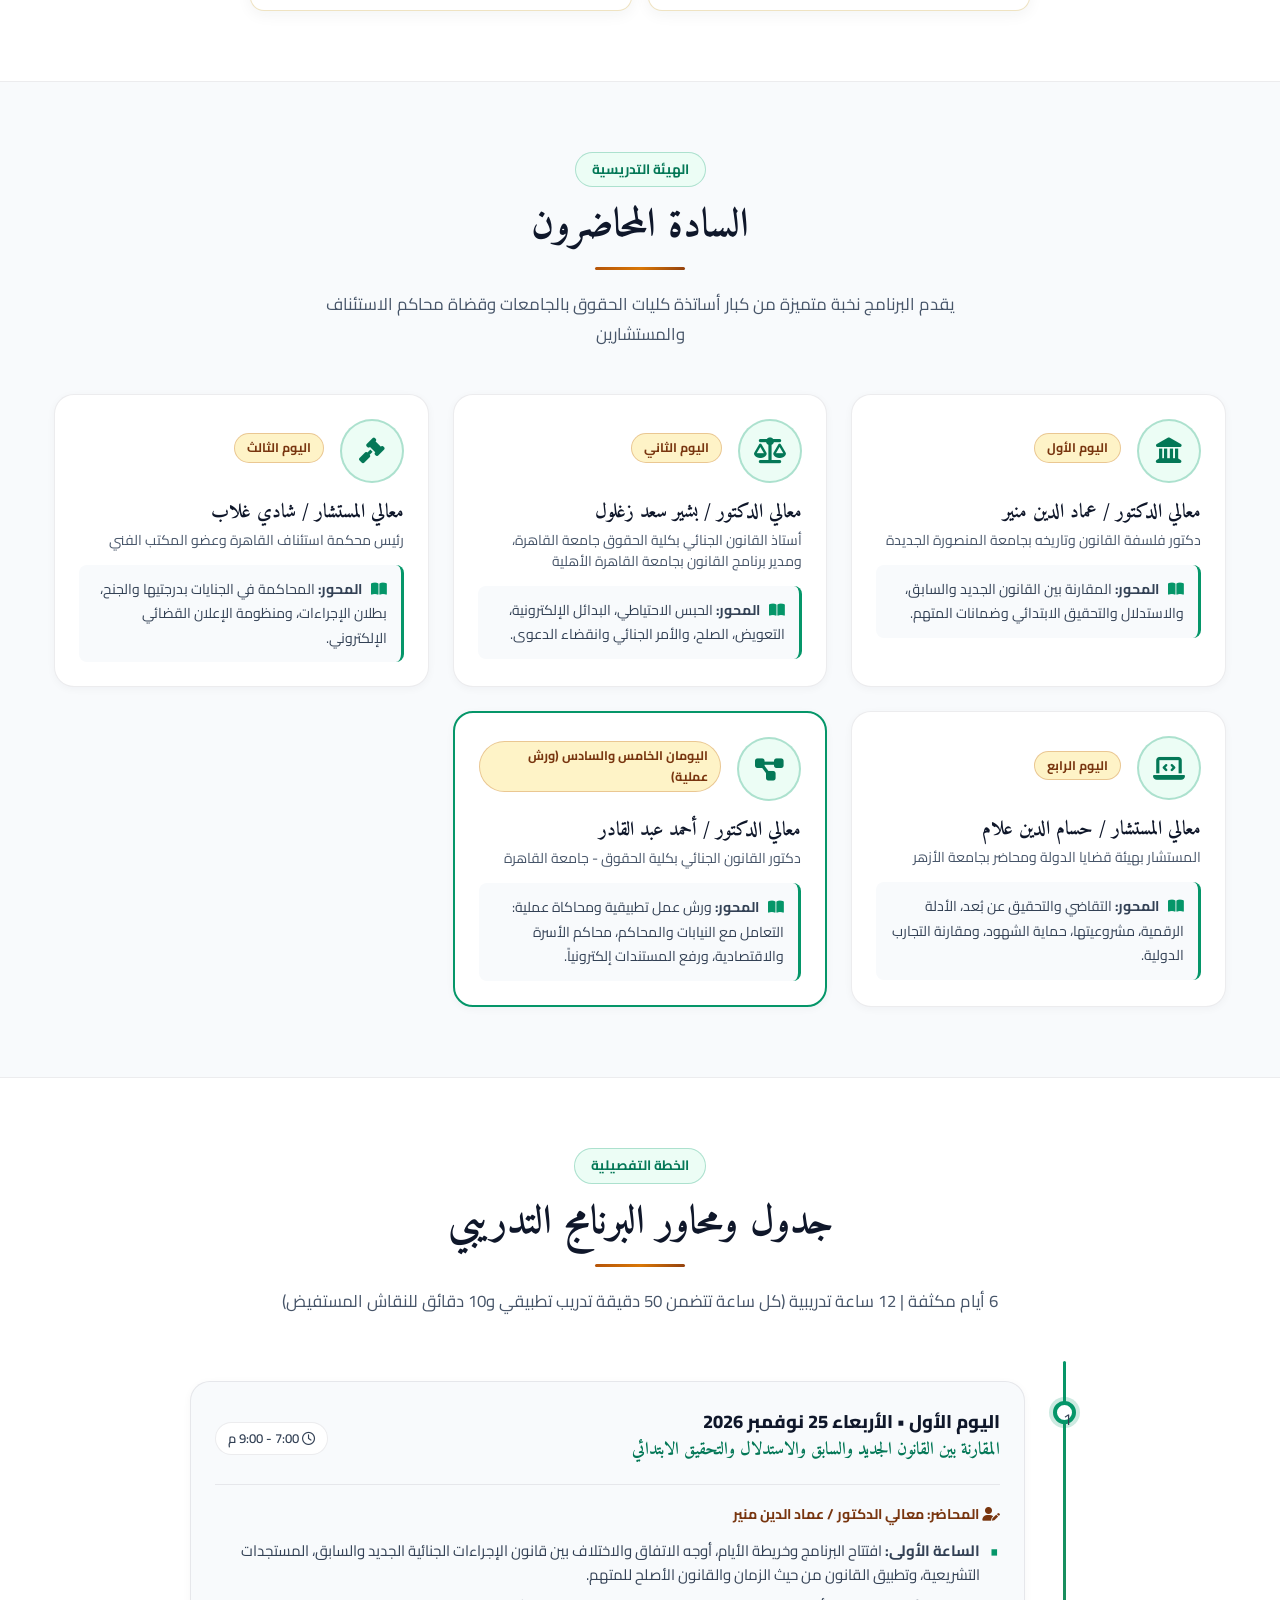
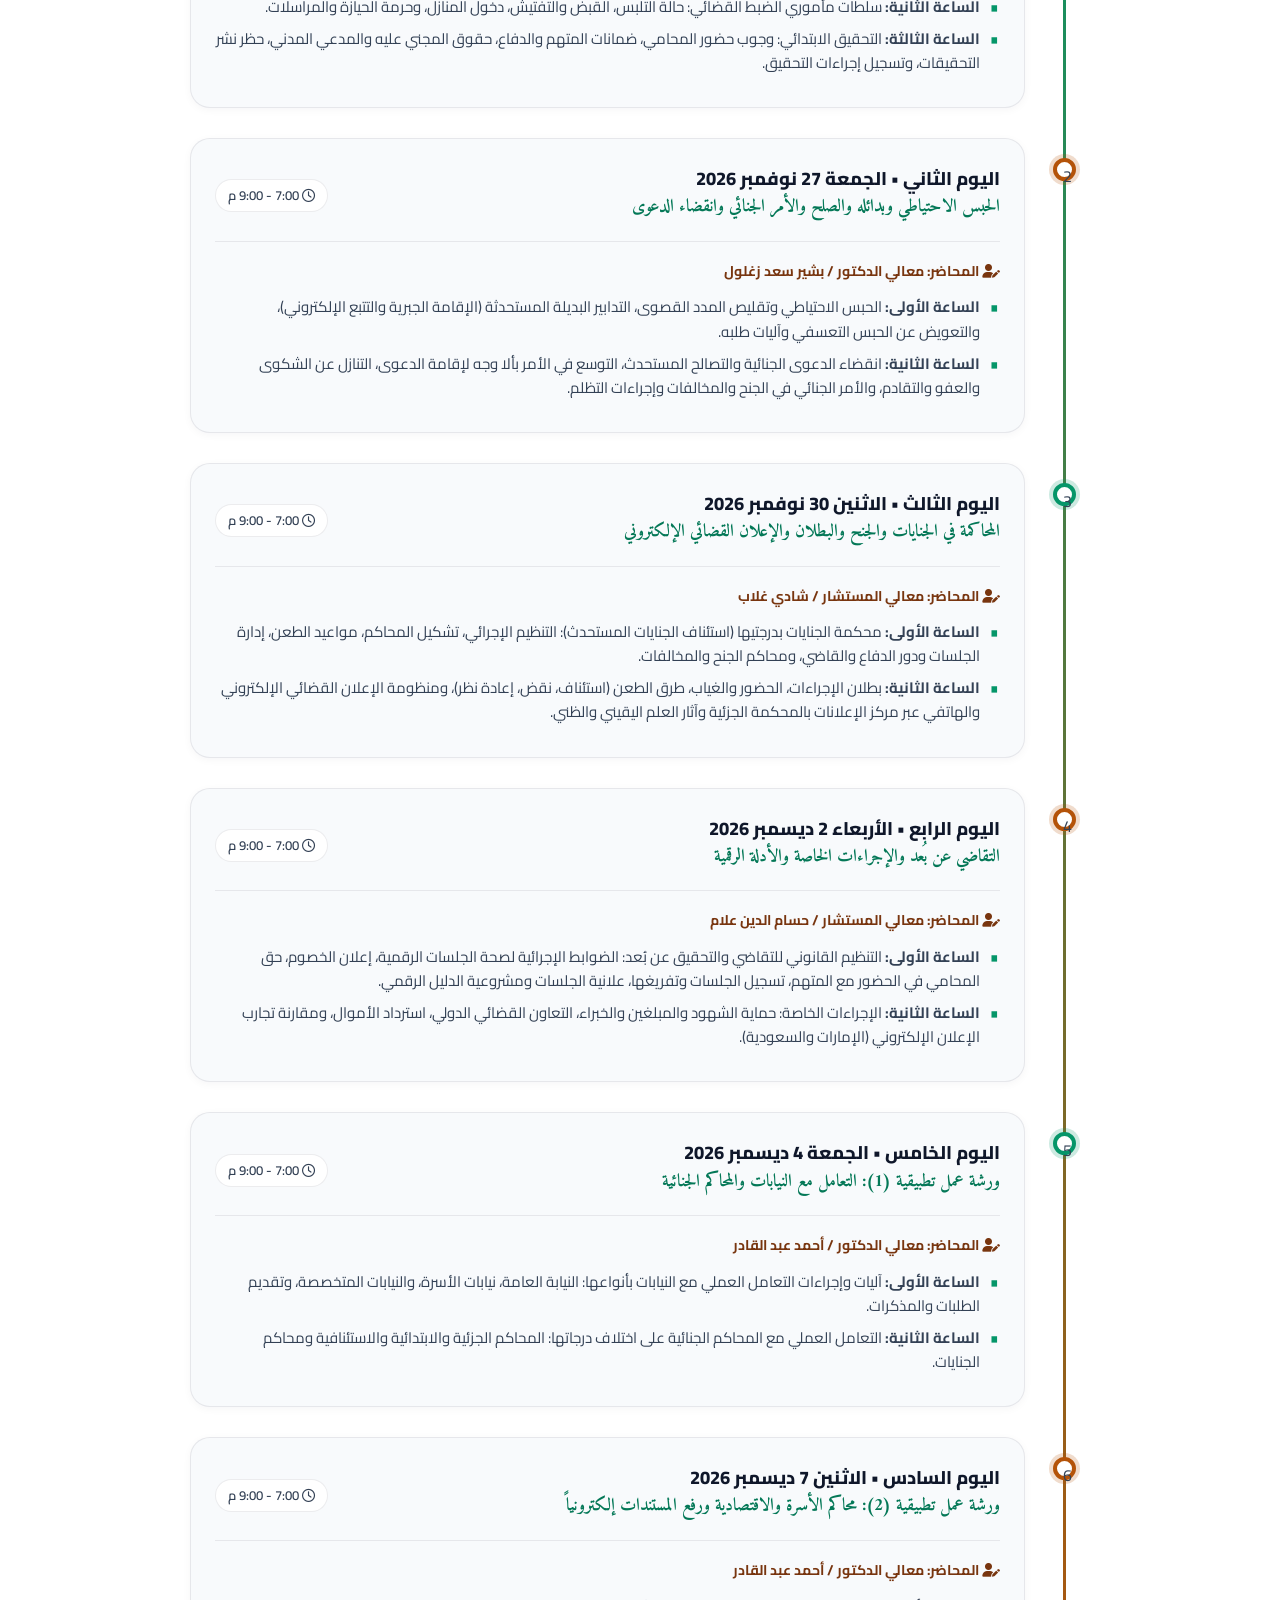
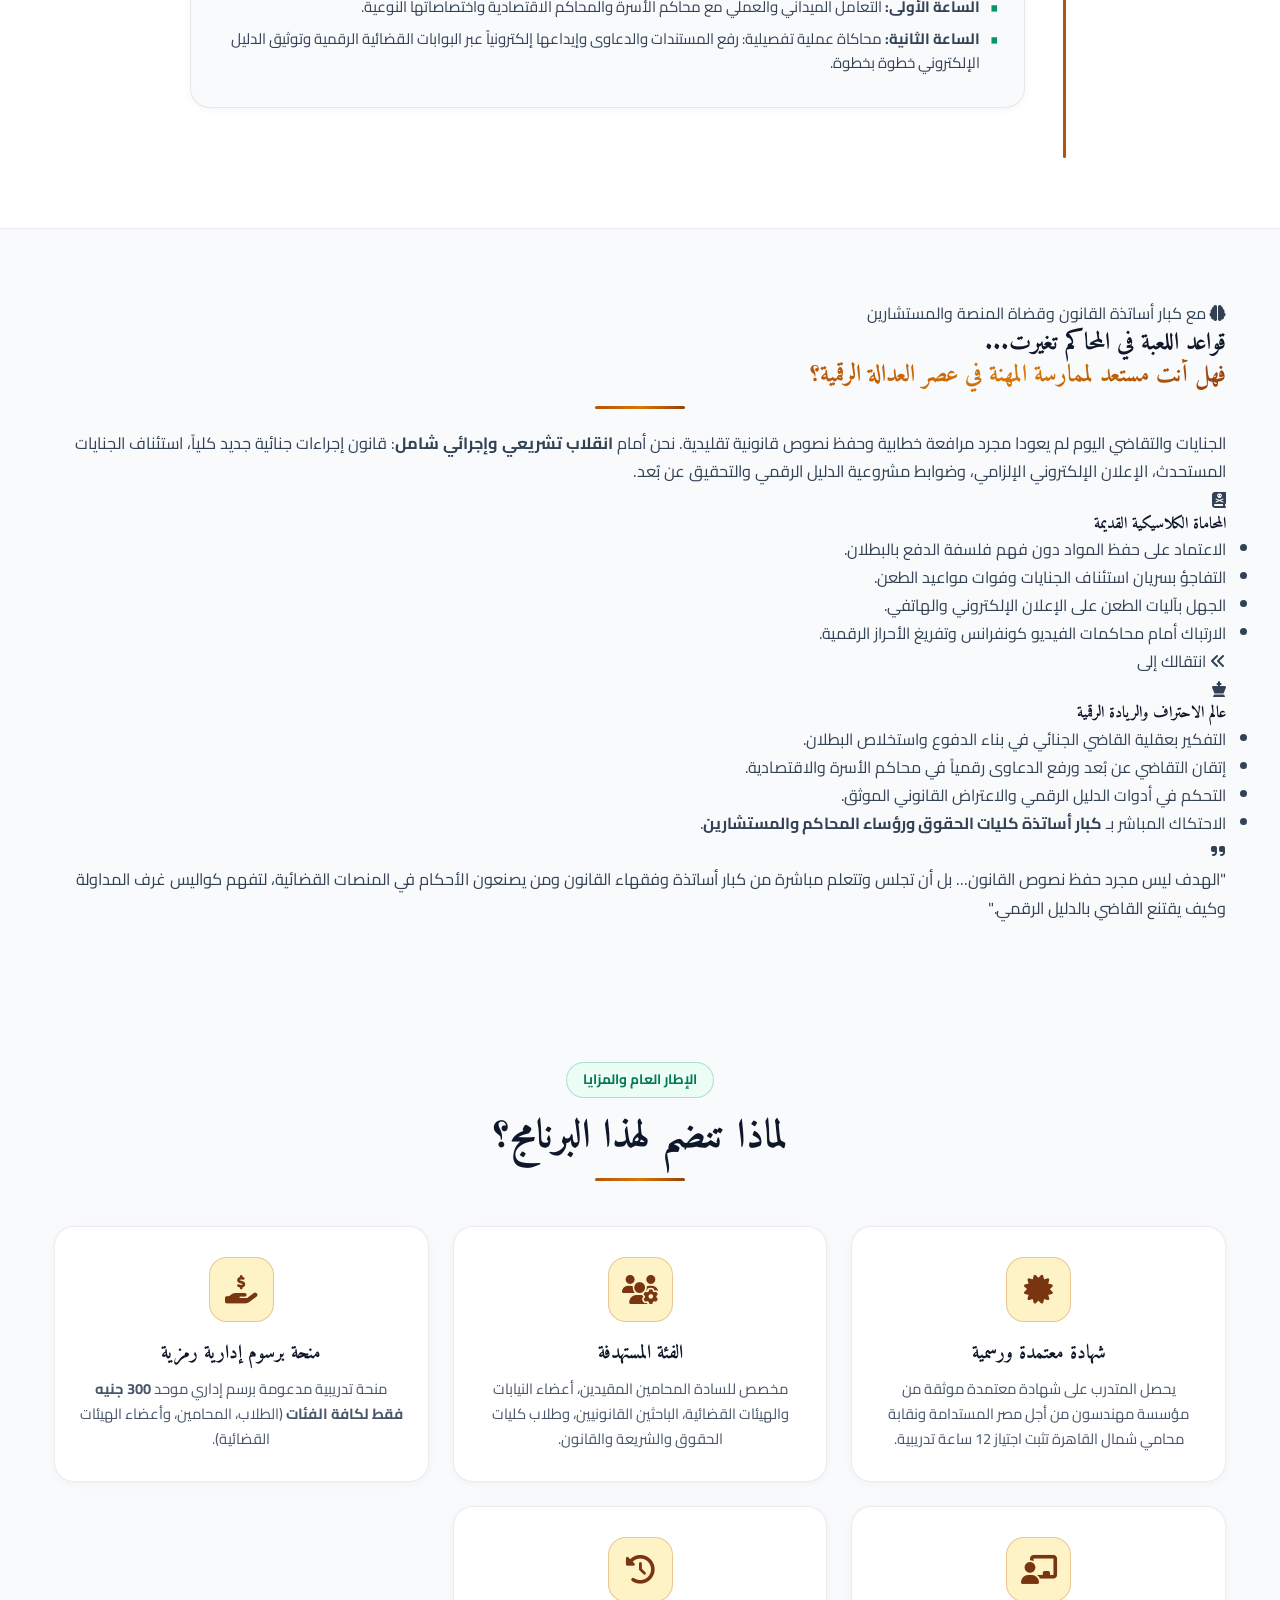
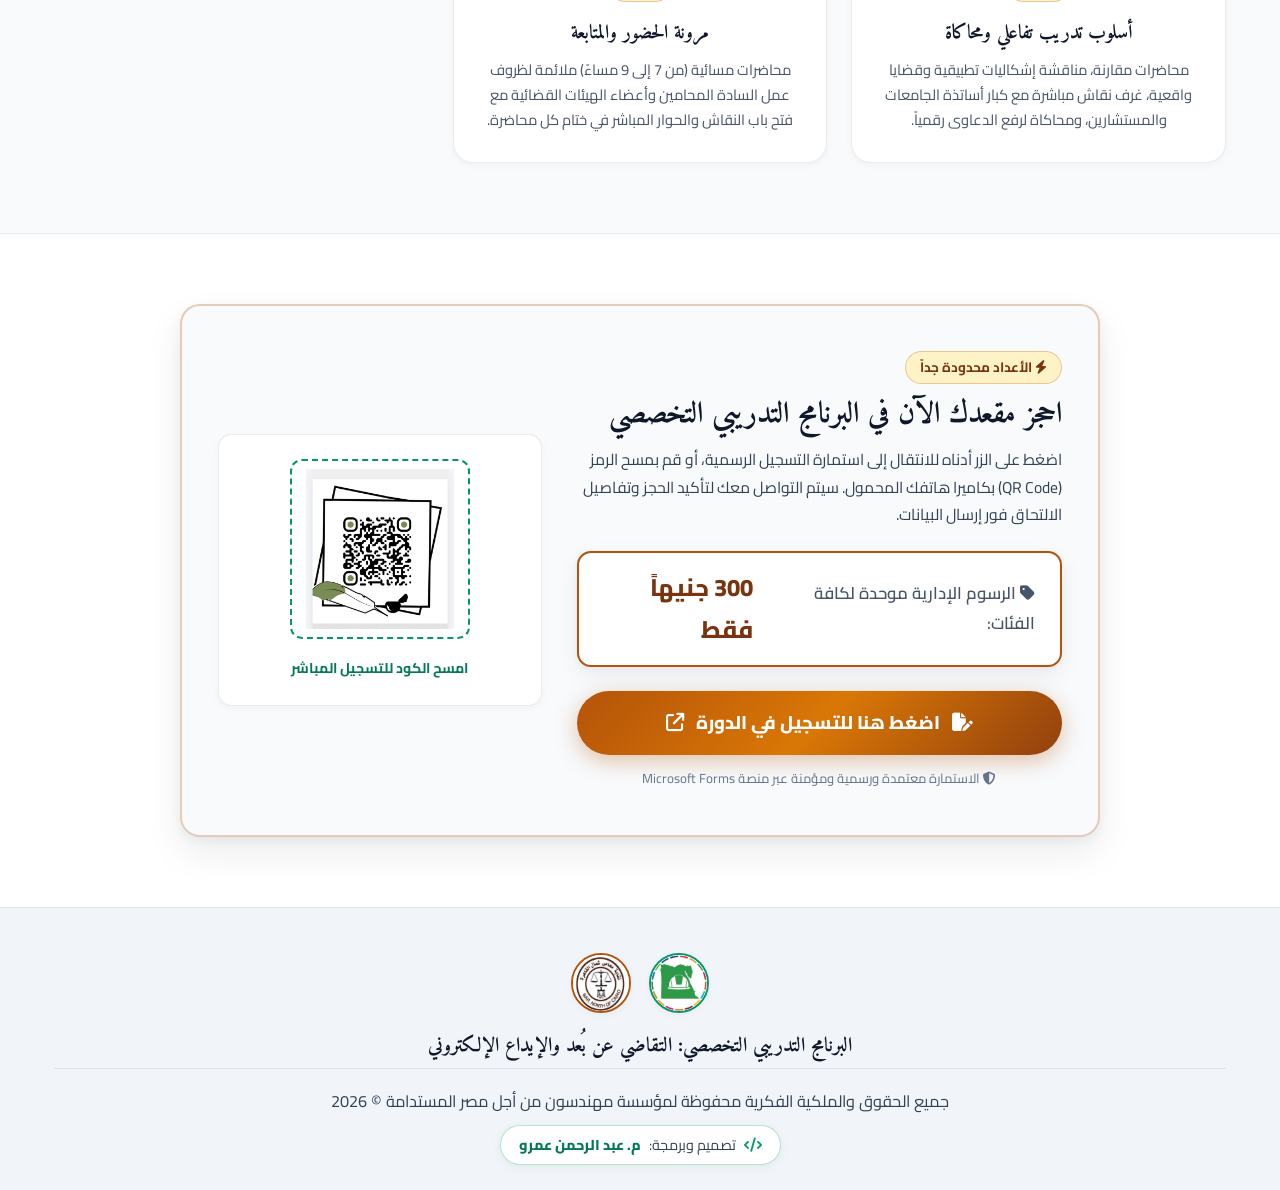
==== commit b26a156f: "feat: unified 2-column council grid matching protocol list, mobile UI fixes, unified poster badges" ====
--- a/index.html
+++ b/index.html
@@ -241,8 +241,78 @@
                 <h3>السادة أعضاء مجلس النقابة الموقرون</h3>
             </div>
             
-            <!-- المستوى الأول: أعضاء المجلس (بالصور) -->
-            <div class="council-featured-grid">
+            <!-- 2-Column Unified Grid Ordered as per Official Document (1-10) -->
+            <div class="council-unified-grid">
+                <!-- 1. أ/ أبو العلا مكي -->
+                <div class="council-photo-card">
+                    <div class="council-photo-wrapper">
+                        <div class="council-avatar council-avatar-placeholder">
+                            <i class="fa-solid fa-user-shield"></i>
+                        </div>
+                        <span class="council-badge-role">عضو المجلس</span>
+                    </div>
+                    <h4 class="council-name">أ/ أبو العلا مكي</h4>
+                </div>
+
+                <!-- 2. أ/ محمد أبو الوفا -->
+                <div class="council-photo-card">
+                    <div class="council-photo-wrapper">
+                        <div class="council-avatar council-avatar-placeholder">
+                            <i class="fa-solid fa-user-shield"></i>
+                        </div>
+                        <span class="council-badge-role">عضو المجلس</span>
+                    </div>
+                    <h4 class="council-name">أ/ محمد أبو الوفا</h4>
+                </div>
+
+                <!-- 3. أ/ طارق بخيت -->
+                <div class="council-photo-card">
+                    <div class="council-photo-wrapper">
+                        <div class="council-avatar council-avatar-placeholder">
+                            <i class="fa-solid fa-user-shield"></i>
+                        </div>
+                        <span class="council-badge-role">عضو المجلس</span>
+                    </div>
+                    <h4 class="council-name">أ/ طارق بخيت</h4>
+                </div>
+
+                <!-- 4. أ/ نصر خطاب -->
+                <div class="council-photo-card">
+                    <div class="council-photo-wrapper">
+                        <img src="assets/images/council_nasr_khattab.jpg" alt="أ/ نصر خطاب" class="council-avatar">
+                        <span class="council-badge-role">عضو المجلس</span>
+                    </div>
+                    <h4 class="council-name">أ/ نصر خطاب</h4>
+                </div>
+
+                <!-- 5. أ/ حسين أبو دوح -->
+                <div class="council-photo-card">
+                    <div class="council-photo-wrapper">
+                        <img src="assets/images/council_hussein_abudouh.jpg" alt="أ/ حسين أبو دوح" class="council-avatar">
+                        <span class="council-badge-role">عضو المجلس</span>
+                    </div>
+                    <h4 class="council-name">أ/ حسين أبو دوح</h4>
+                </div>
+
+                <!-- 6. أ/ أحمد المرشدي -->
+                <div class="council-photo-card">
+                    <div class="council-photo-wrapper">
+                        <img src="assets/images/council_ahmed_morshedy.jpg" alt="أ/ أحمد المرشدي" class="council-avatar">
+                        <span class="council-badge-role">عضو المجلس</span>
+                    </div>
+                    <h4 class="council-name">أ/ أحمد المرشدي</h4>
+                </div>
+
+                <!-- 7. أ/ بيتر النجار -->
+                <div class="council-photo-card">
+                    <div class="council-photo-wrapper">
+                        <img src="assets/images/council_peter_elnaggar.jpg" alt="أ/ بيتر النجار" class="council-avatar">
+                        <span class="council-badge-role">عضو المجلس</span>
+                    </div>
+                    <h4 class="council-name">أ/ بيتر النجار</h4>
+                </div>
+
+                <!-- 8. أ/ هيثم مجدي -->
                 <div class="council-photo-card">
                     <div class="council-photo-wrapper">
                         <img src="assets/images/council_haytham_magdy.jpg" alt="أ/ هيثم مجدي" class="council-avatar">
@@ -250,6 +320,8 @@
                     </div>
                     <h4 class="council-name">أ/ هيثم مجدي</h4>
                 </div>
+
+                <!-- 9. أ/ محمود حمزة -->
                 <div class="council-photo-card">
                     <div class="council-photo-wrapper">
                         <img src="assets/images/council_mahmoud_hamza.jpg" alt="أ/ محمود حمزة" class="council-avatar">
@@ -257,57 +329,16 @@
                     </div>
                     <h4 class="council-name">أ/ محمود حمزة</h4>
                 </div>
-                <div class="council-photo-card">
-                    <div class="council-photo-wrapper">
-                        <img src="assets/images/council_hussein_abudouh.jpg" alt="أ/ حسين أبو دوح" class="council-avatar">
-                        <span class="council-badge-role">عضو المجلس</span>
-                    </div>
-                    <h4 class="council-name">أ/ حسين أبو دوح</h4>
-                </div>
-                <div class="council-photo-card">
-                    <div class="council-photo-wrapper">
-                        <img src="assets/images/council_ahmed_morshedy.jpg" alt="أ/ أحمد مرشدي" class="council-avatar">
-                        <span class="council-badge-role">عضو المجلس</span>
-                    </div>
-                    <h4 class="council-name">أ/ أحمد مرشدي</h4>
-                </div>
-                <div class="council-photo-card">
-                    <div class="council-photo-wrapper">
-                        <img src="assets/images/council_nasr_khattab.jpg" alt="أ/ نصر خطاب" class="council-avatar">
-                        <span class="council-badge-role">عضو المجلس</span>
-                    </div>
-                    <h4 class="council-name">أ/ نصر خطاب</h4>
-                </div>
-                <div class="council-photo-card">
-                    <div class="council-photo-wrapper">
-                        <img src="assets/images/council_peter_elnaggar.jpg" alt="أ/ بيتر النجار" class="council-avatar">
-                        <span class="council-badge-role">عضو المجلس</span>
-                    </div>
-                    <h4 class="council-name">أ/ بيتر النجار</h4>
-                </div>
-            </div>
-
-            <!-- المستوى الثاني: باقي السادة أعضاء المجلس -->
-            <div class="council-grid council-secondary-grid">
-                <div class="member-card">
-                    <div class="member-icon"><i class="fa-solid fa-user-shield"></i></div>
-                    <span class="member-title">عضو المجلس</span>
-                    <h4>أ/ أبو العلا مكي</h4>
-                </div>
-                <div class="member-card">
-                    <div class="member-icon"><i class="fa-solid fa-user-shield"></i></div>
-                    <span class="member-title">عضو المجلس</span>
-                    <h4>أ/ محمد أبو الوفا</h4>
-                </div>
-                <div class="member-card">
-                    <div class="member-icon"><i class="fa-solid fa-user-shield"></i></div>
-                    <span class="member-title">عضو المجلس</span>
-                    <h4>أ/ طارق بخيت</h4>
-                </div>
-                <div class="member-card">
-                    <div class="member-icon"><i class="fa-solid fa-user-shield"></i></div>
-                    <span class="member-title">عضو المجلس</span>
-                    <h4>أ/ مهاب عثمان</h4>
+
+                <!-- 10. أ/ مهاب عثمان -->
+                <div class="council-photo-card">
+                    <div class="council-photo-wrapper">
+                        <div class="council-avatar council-avatar-placeholder">
+                            <i class="fa-solid fa-user-shield"></i>
+                        </div>
+                        <span class="council-badge-role">عضو المجلس</span>
+                    </div>
+                    <h4 class="council-name">أ/ مهاب عثمان</h4>
                 </div>
             </div>
         </div>
--- a/assets/css/style.css
+++ b/assets/css/style.css
@@ -1028,6 +1028,37 @@
 }
 
 /* ================= Council Members: Tiered Layout ================= */
+
+/* ================= Council Members: Unified 2-Column Grid (Paper Order) ================= */
+.council-unified-grid {
+    display: grid;
+    grid-template-columns: repeat(2, 1fr);
+    gap: 16px;
+    max-width: 780px;
+    margin: 0 auto;
+}
+
+.council-avatar-placeholder {
+    display: flex;
+    align-items: center;
+    justify-content: center;
+    background: linear-gradient(135deg, #0b2c25 0%, #175245 100%);
+    color: var(--gold-light);
+    font-size: 2.2rem;
+    border-radius: 50%;
+    border: 3px solid #ffffff;
+    outline: 2px solid var(--gold-primary);
+    box-shadow: 0 4px 12px rgba(0, 0, 0, 0.12);
+    width: 100%;
+    height: 100%;
+    box-sizing: border-box;
+    transition: transform 0.3s ease;
+}
+
+.council-photo-card:hover .council-avatar-placeholder {
+    transform: scale(1.04);
+}
+
 .council-featured-grid {
     display: grid;
     grid-template-columns: repeat(6, 1fr);
@@ -1666,6 +1697,16 @@
     bottom: 25px;
     left: 25px;
     z-index: 999;
+    opacity: 0;
+    pointer-events: none;
+    transform: translateY(20px);
+    transition: opacity 0.35s ease, transform 0.35s ease;
+}
+
+.floating-register-btn.visible {
+    opacity: 1 !important;
+    pointer-events: auto !important;
+    transform: translateY(0) !important;
 }
 
 .float-btn {
@@ -1816,6 +1857,12 @@
 }
 
 @media (max-width: 480px) {
+    .council-unified-grid {
+        gap: 10px;
+    }
+    .council-avatar-placeholder {
+        font-size: 1.8rem;
+    }
     .hero-announcement-pill {
         font-size: 0.82rem !important;
         padding: 10px 10px !important;
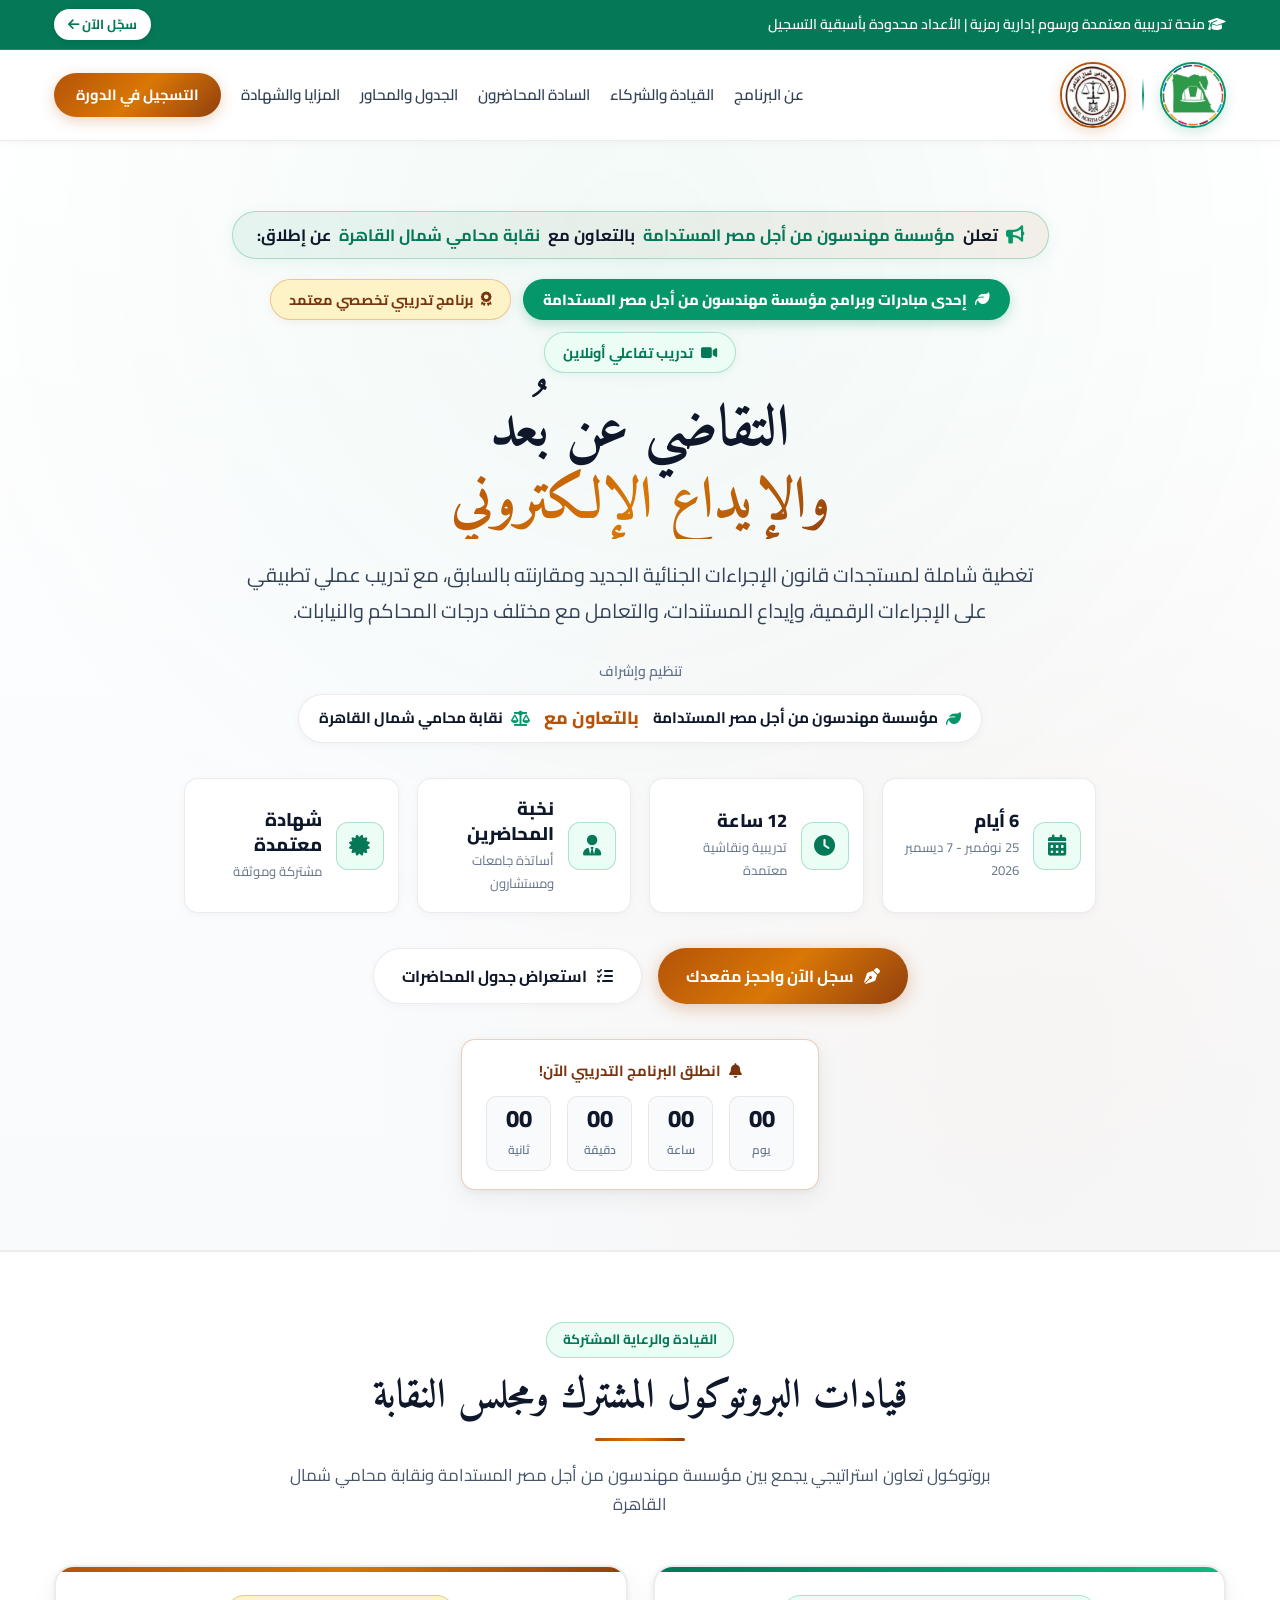
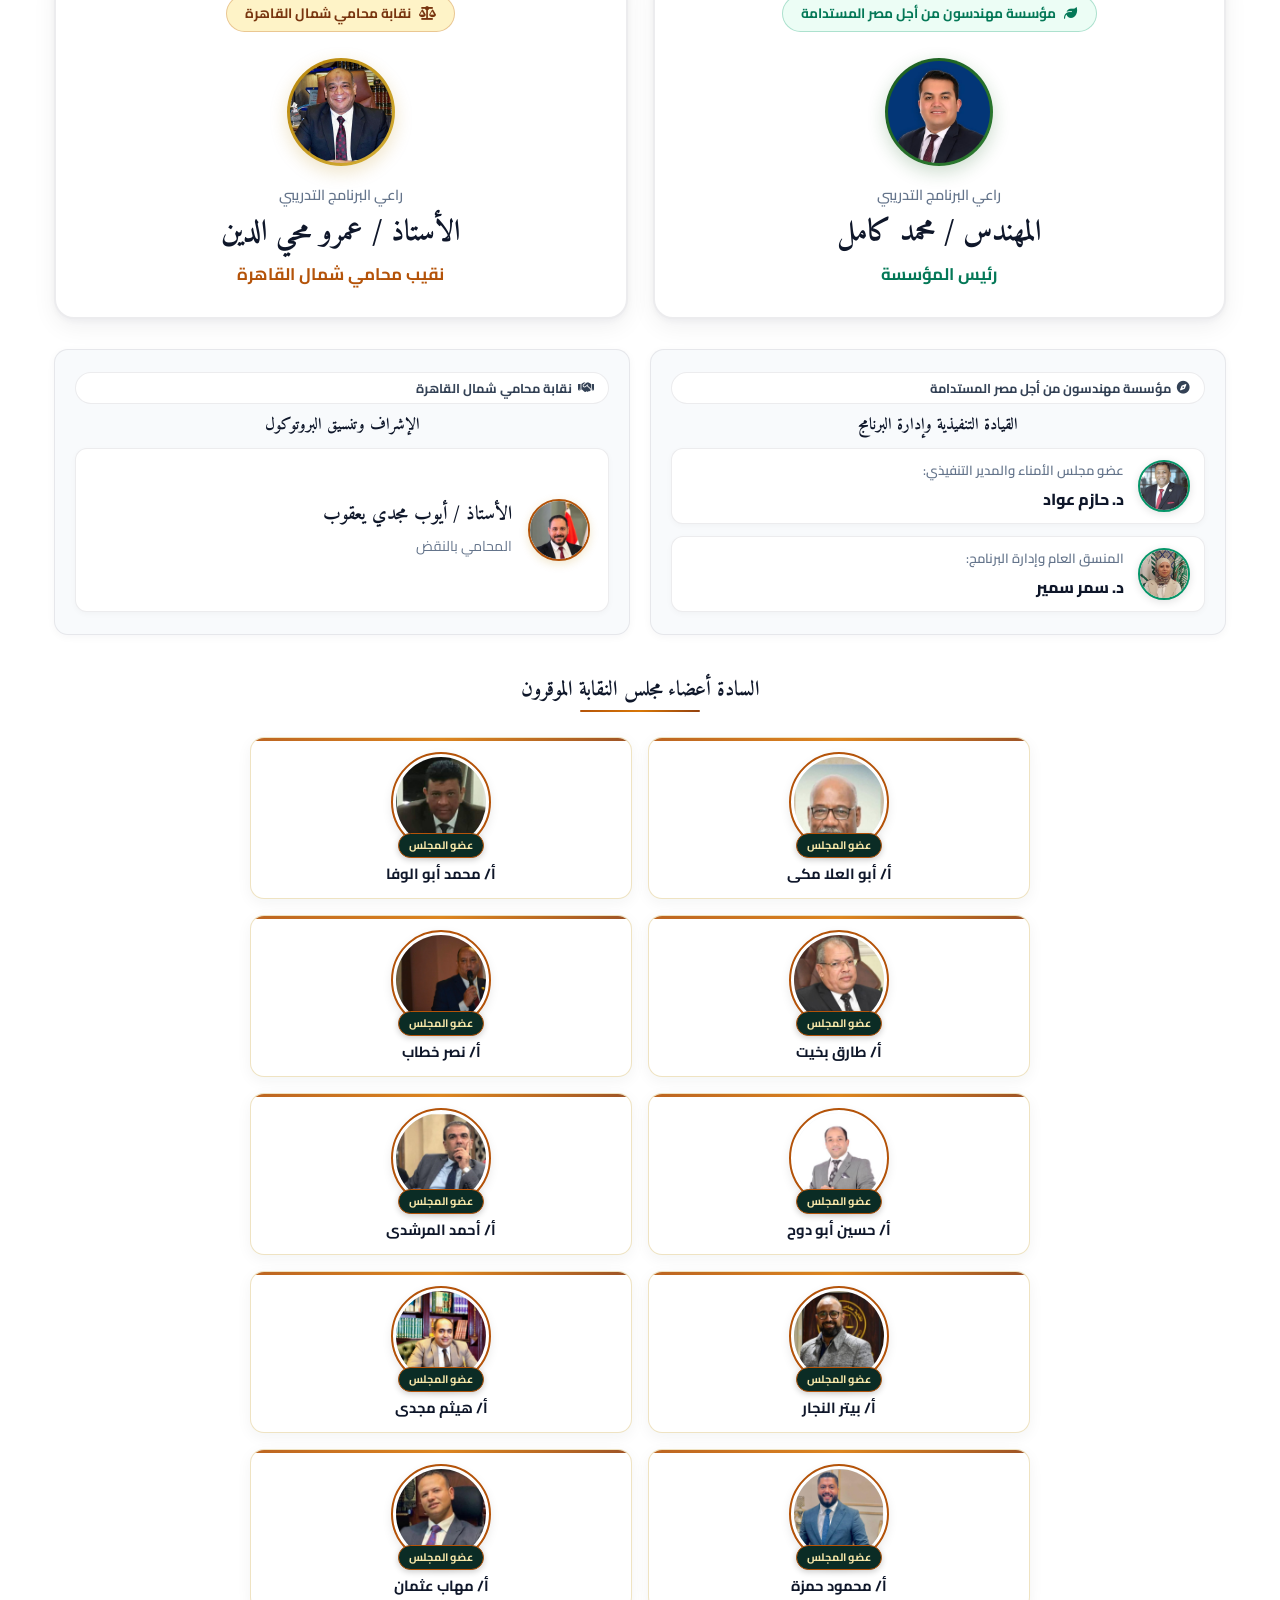
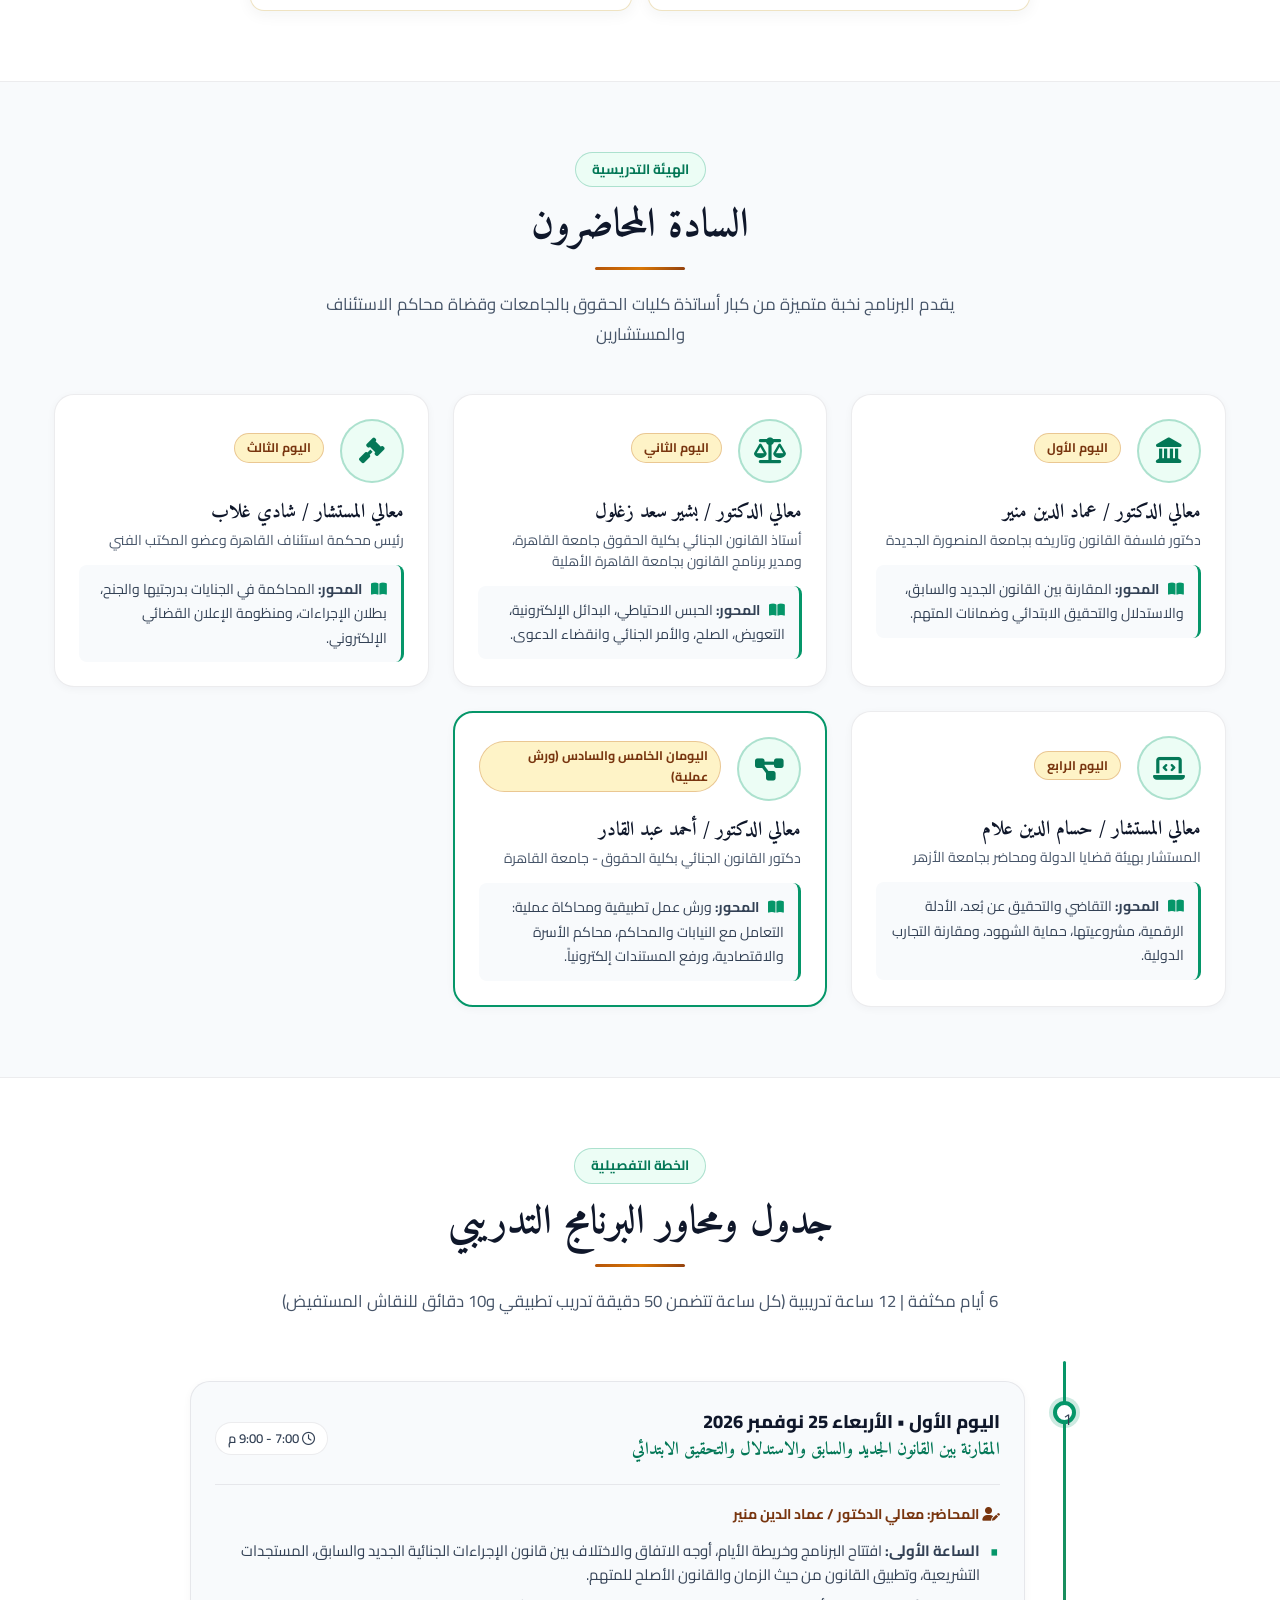
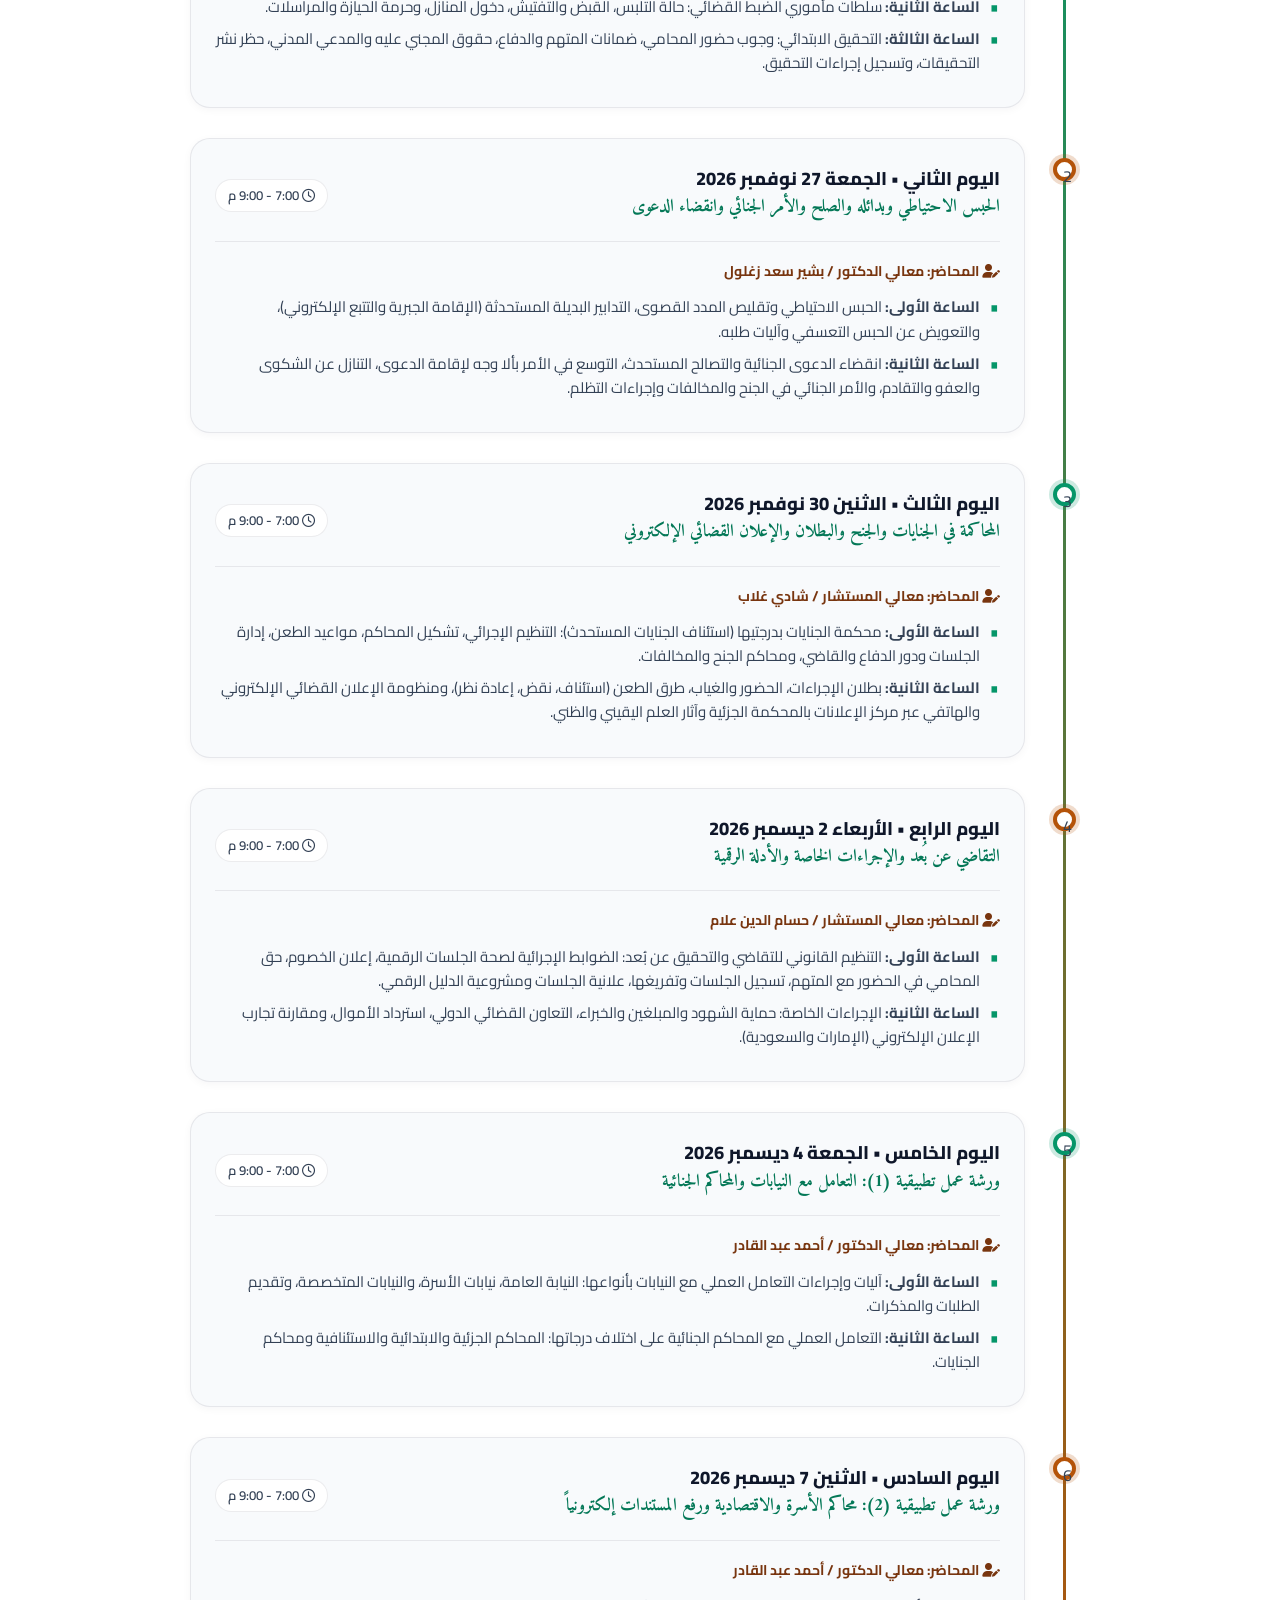
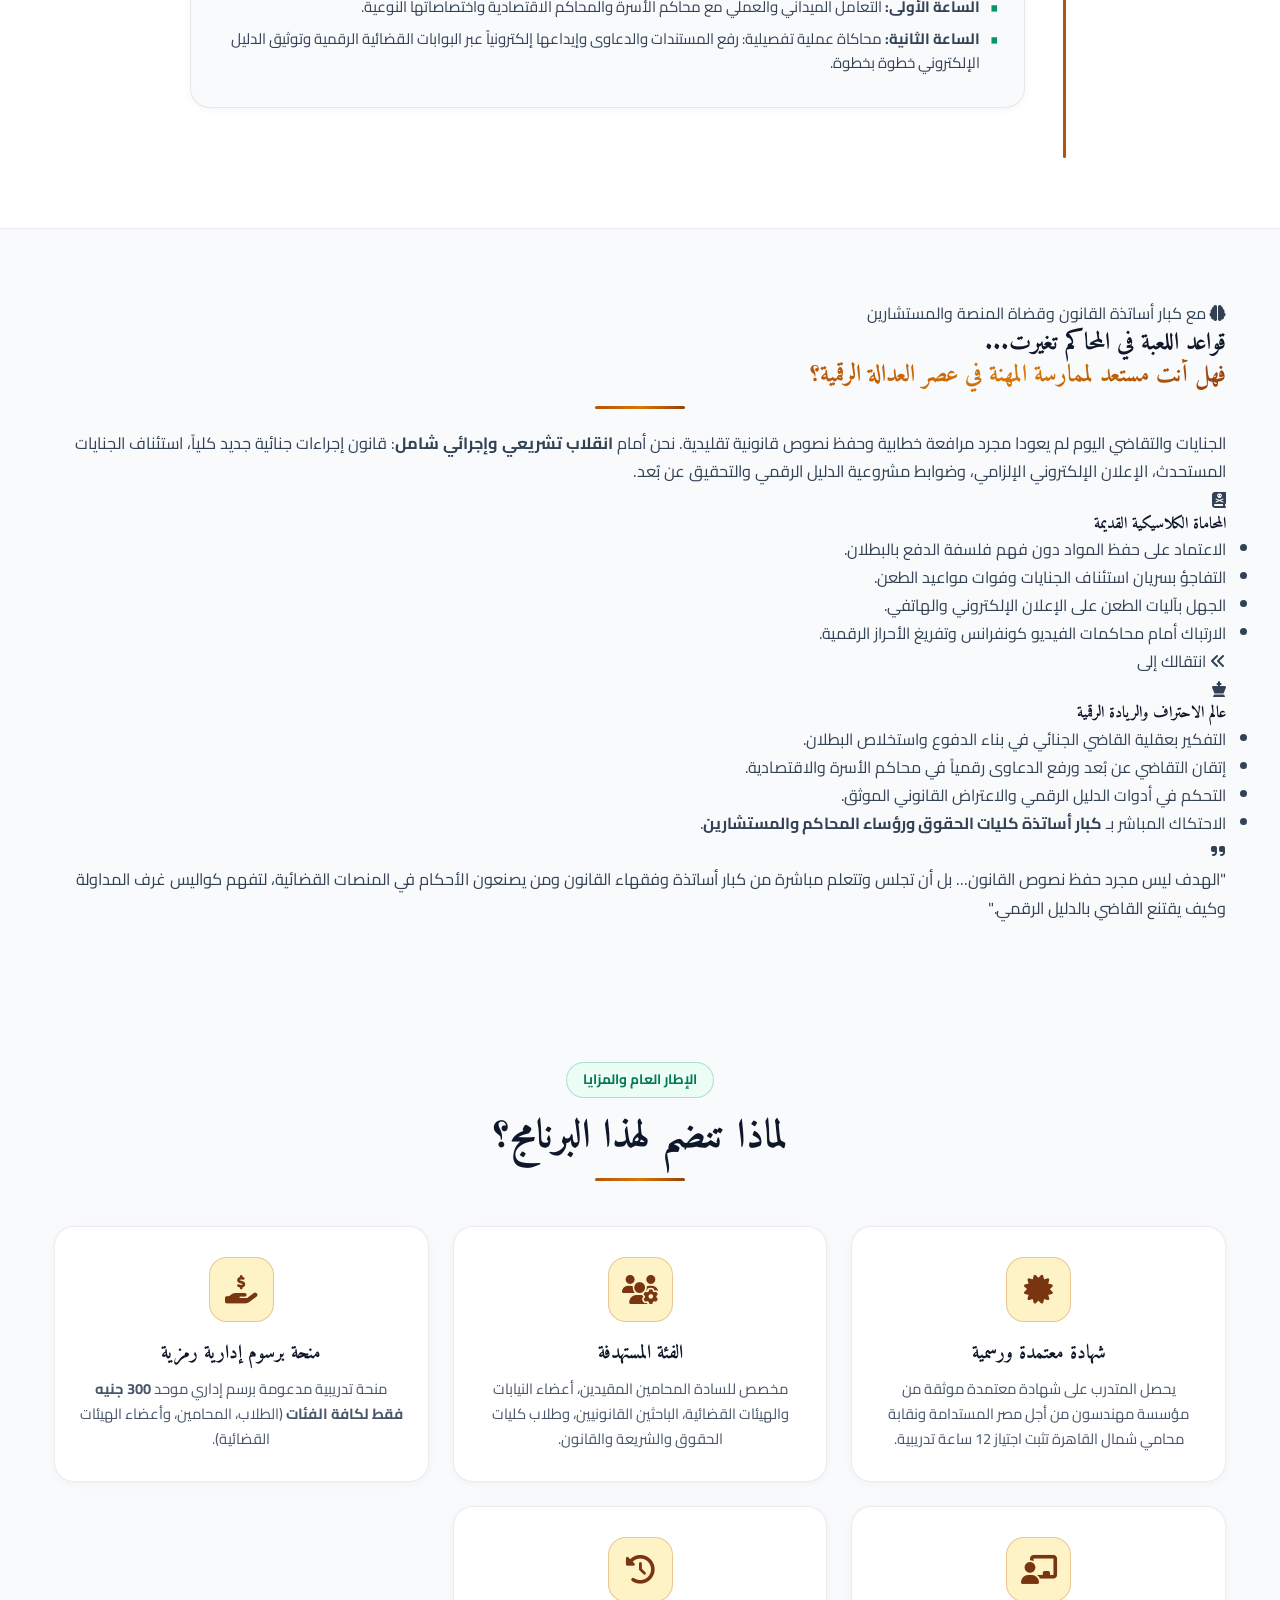
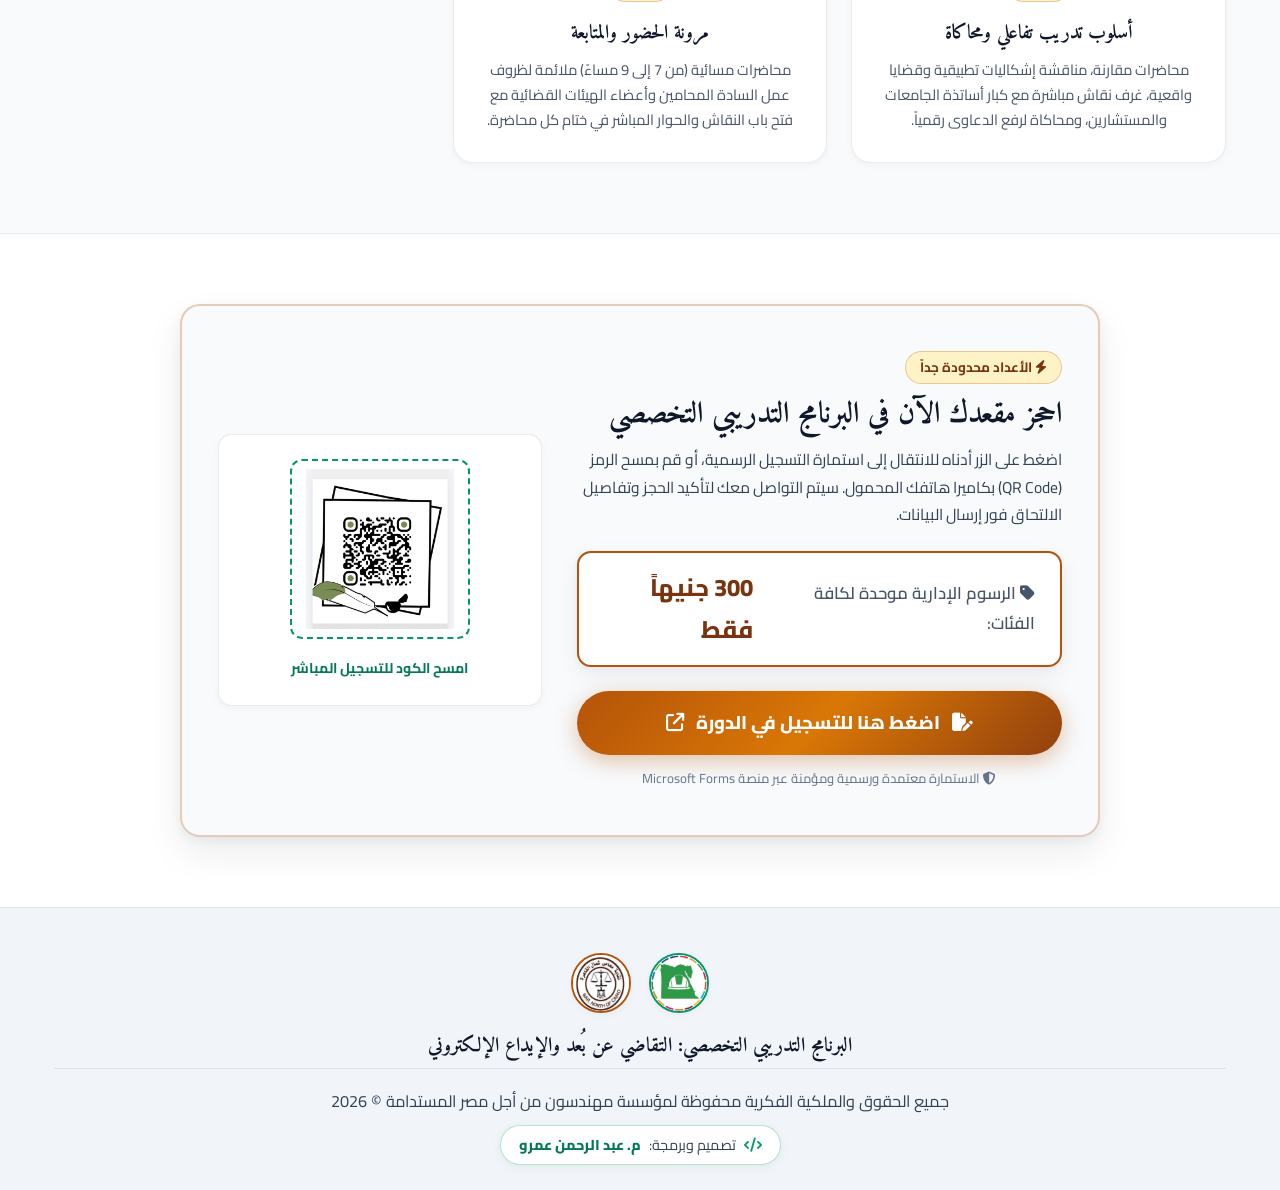
==== commit d57c3459: "feat: complete portraits for all 10 council members in 2-column grid" ====
--- a/index.html
+++ b/index.html
@@ -246,9 +246,7 @@
                 <!-- 1. أ/ أبو العلا مكي -->
                 <div class="council-photo-card">
                     <div class="council-photo-wrapper">
-                        <div class="council-avatar council-avatar-placeholder">
-                            <i class="fa-solid fa-user-shield"></i>
-                        </div>
+                        <img src="assets/images/council_abuela_makki.jpg" alt="أ/ أبو العلا مكي" class="council-avatar">
                         <span class="council-badge-role">عضو المجلس</span>
                     </div>
                     <h4 class="council-name">أ/ أبو العلا مكي</h4>
@@ -257,9 +255,7 @@
                 <!-- 2. أ/ محمد أبو الوفا -->
                 <div class="council-photo-card">
                     <div class="council-photo-wrapper">
-                        <div class="council-avatar council-avatar-placeholder">
-                            <i class="fa-solid fa-user-shield"></i>
-                        </div>
+                        <img src="assets/images/council_mohamed_abuelwafa.jpg" alt="أ/ محمد أبو الوفا" class="council-avatar">
                         <span class="council-badge-role">عضو المجلس</span>
                     </div>
                     <h4 class="council-name">أ/ محمد أبو الوفا</h4>
@@ -268,9 +264,7 @@
                 <!-- 3. أ/ طارق بخيت -->
                 <div class="council-photo-card">
                     <div class="council-photo-wrapper">
-                        <div class="council-avatar council-avatar-placeholder">
-                            <i class="fa-solid fa-user-shield"></i>
-                        </div>
+                        <img src="assets/images/council_tarek_bakhit.jpg" alt="أ/ طارق بخيت" class="council-avatar">
                         <span class="council-badge-role">عضو المجلس</span>
                     </div>
                     <h4 class="council-name">أ/ طارق بخيت</h4>
@@ -333,9 +327,7 @@
                 <!-- 10. أ/ مهاب عثمان -->
                 <div class="council-photo-card">
                     <div class="council-photo-wrapper">
-                        <div class="council-avatar council-avatar-placeholder">
-                            <i class="fa-solid fa-user-shield"></i>
-                        </div>
+                        <img src="assets/images/council_mohab_othman.jpg" alt="أ/ مهاب عثمان" class="council-avatar">
                         <span class="council-badge-role">عضو المجلس</span>
                     </div>
                     <h4 class="council-name">أ/ مهاب عثمان</h4>
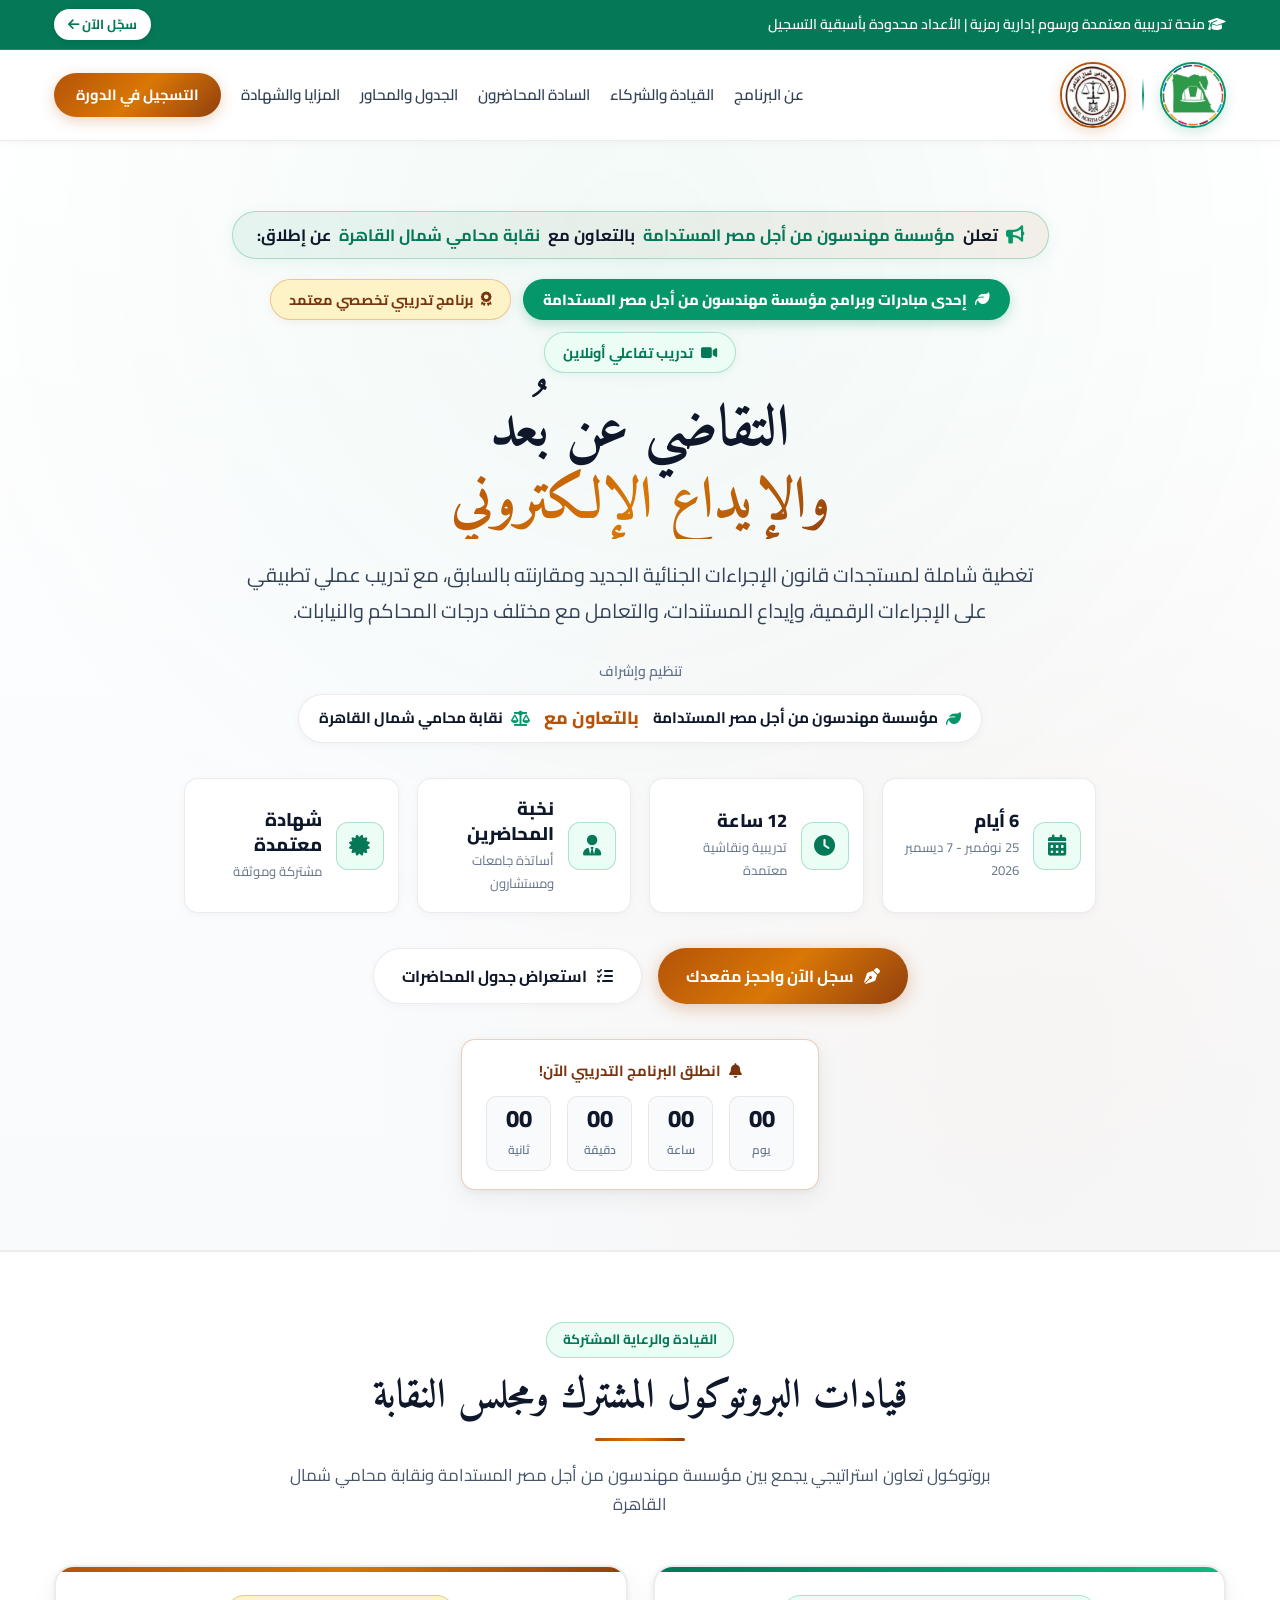
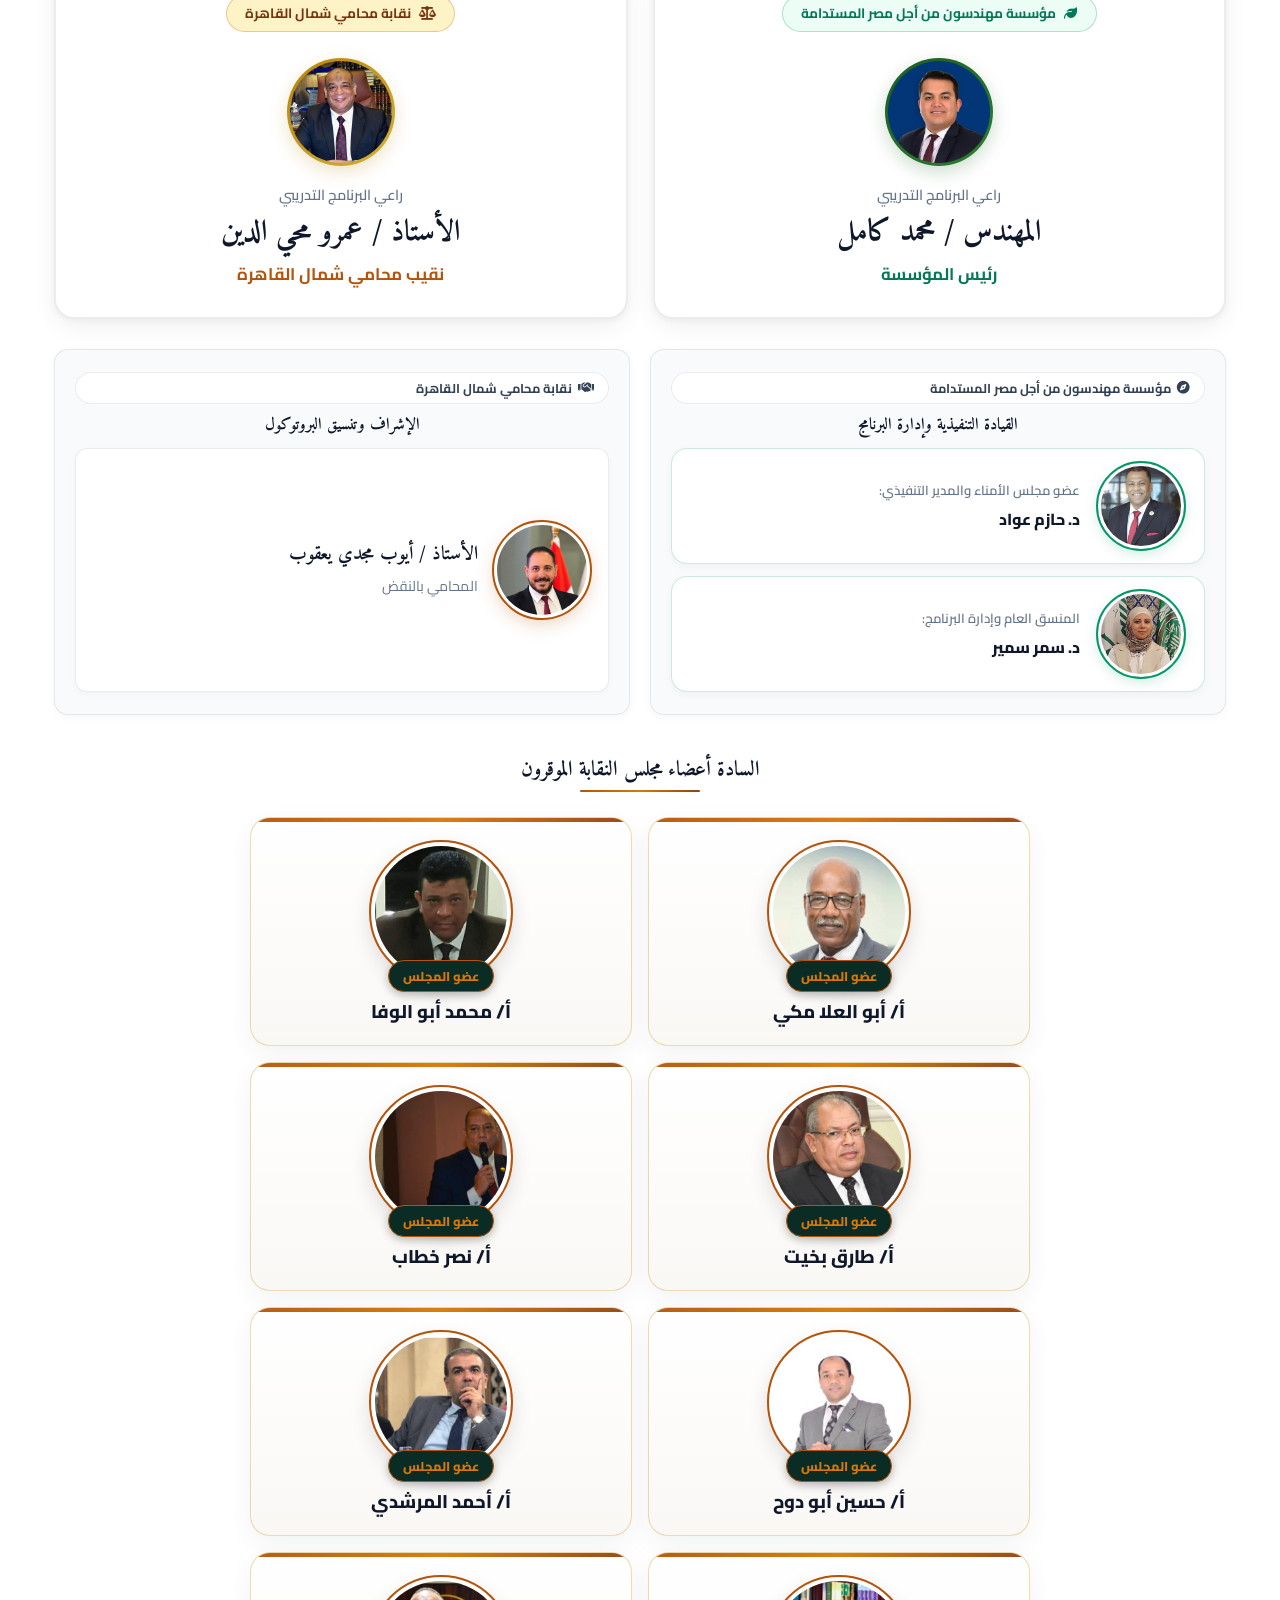
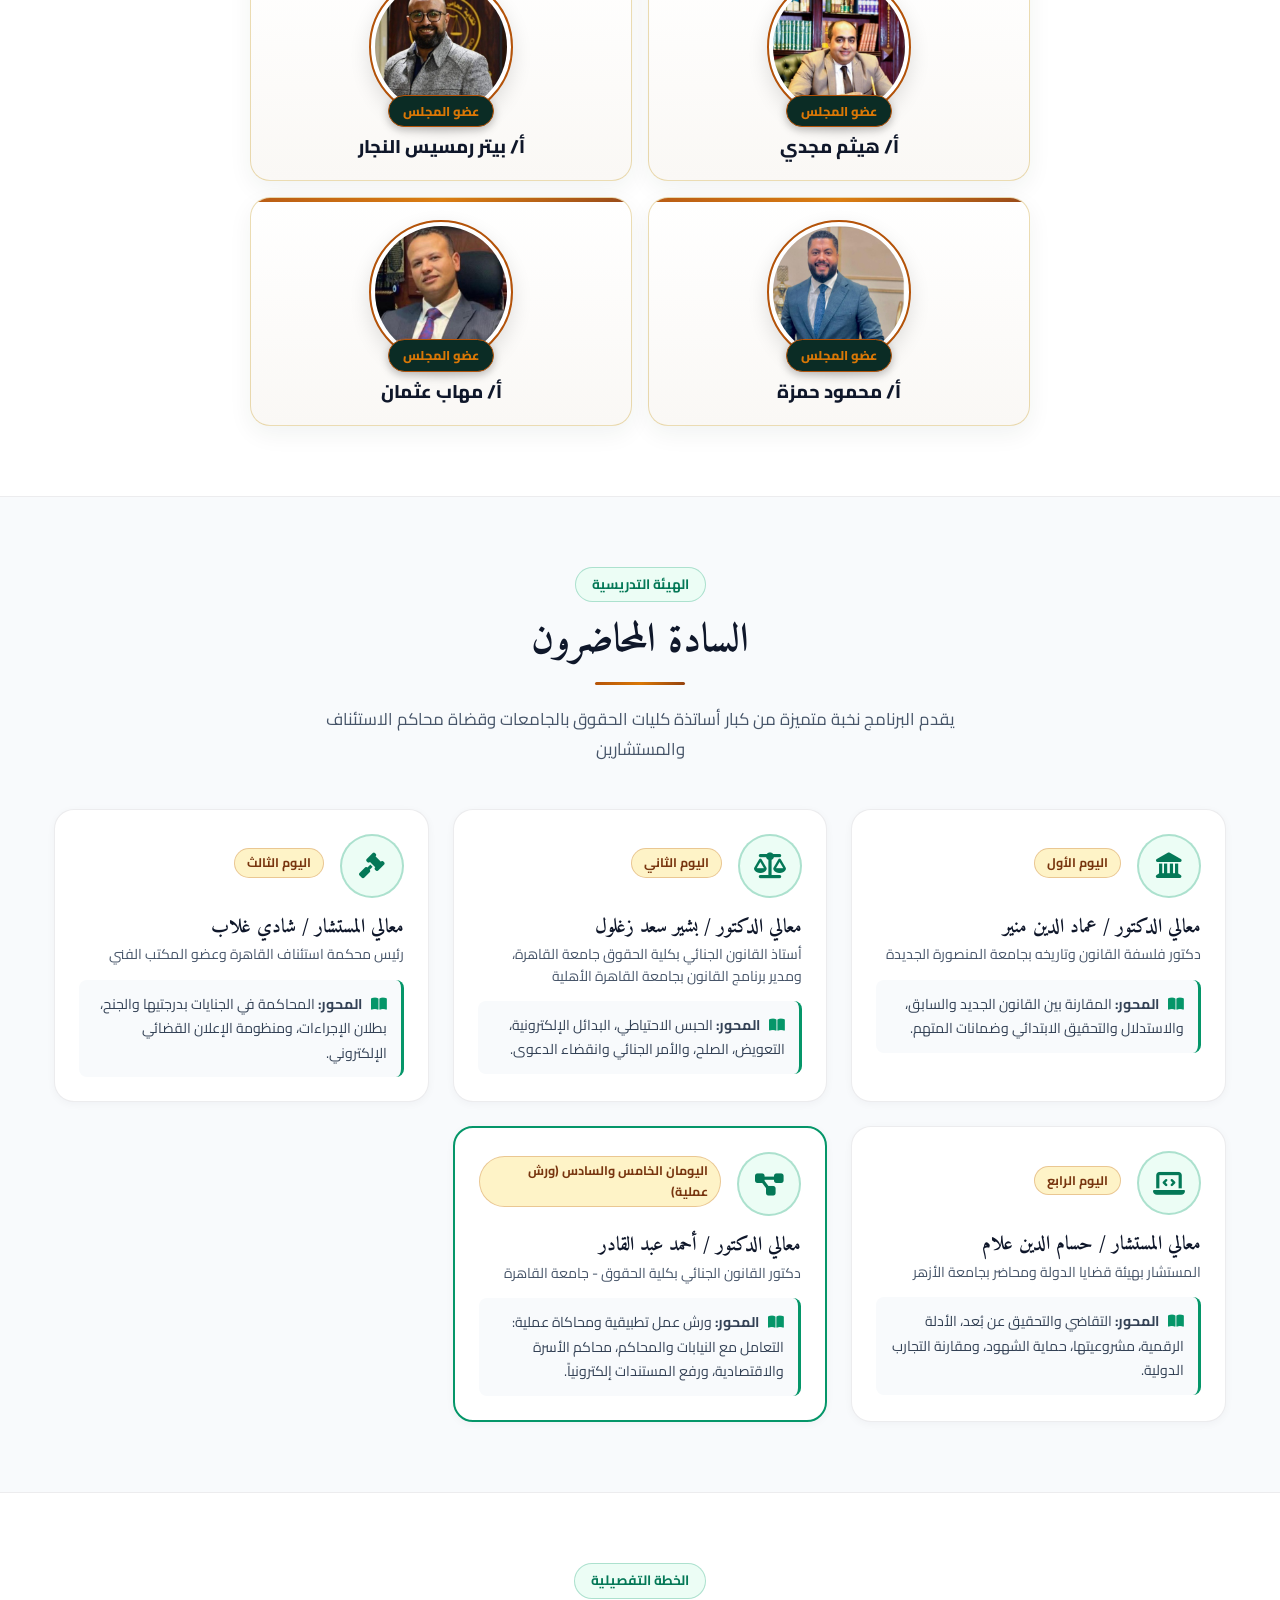
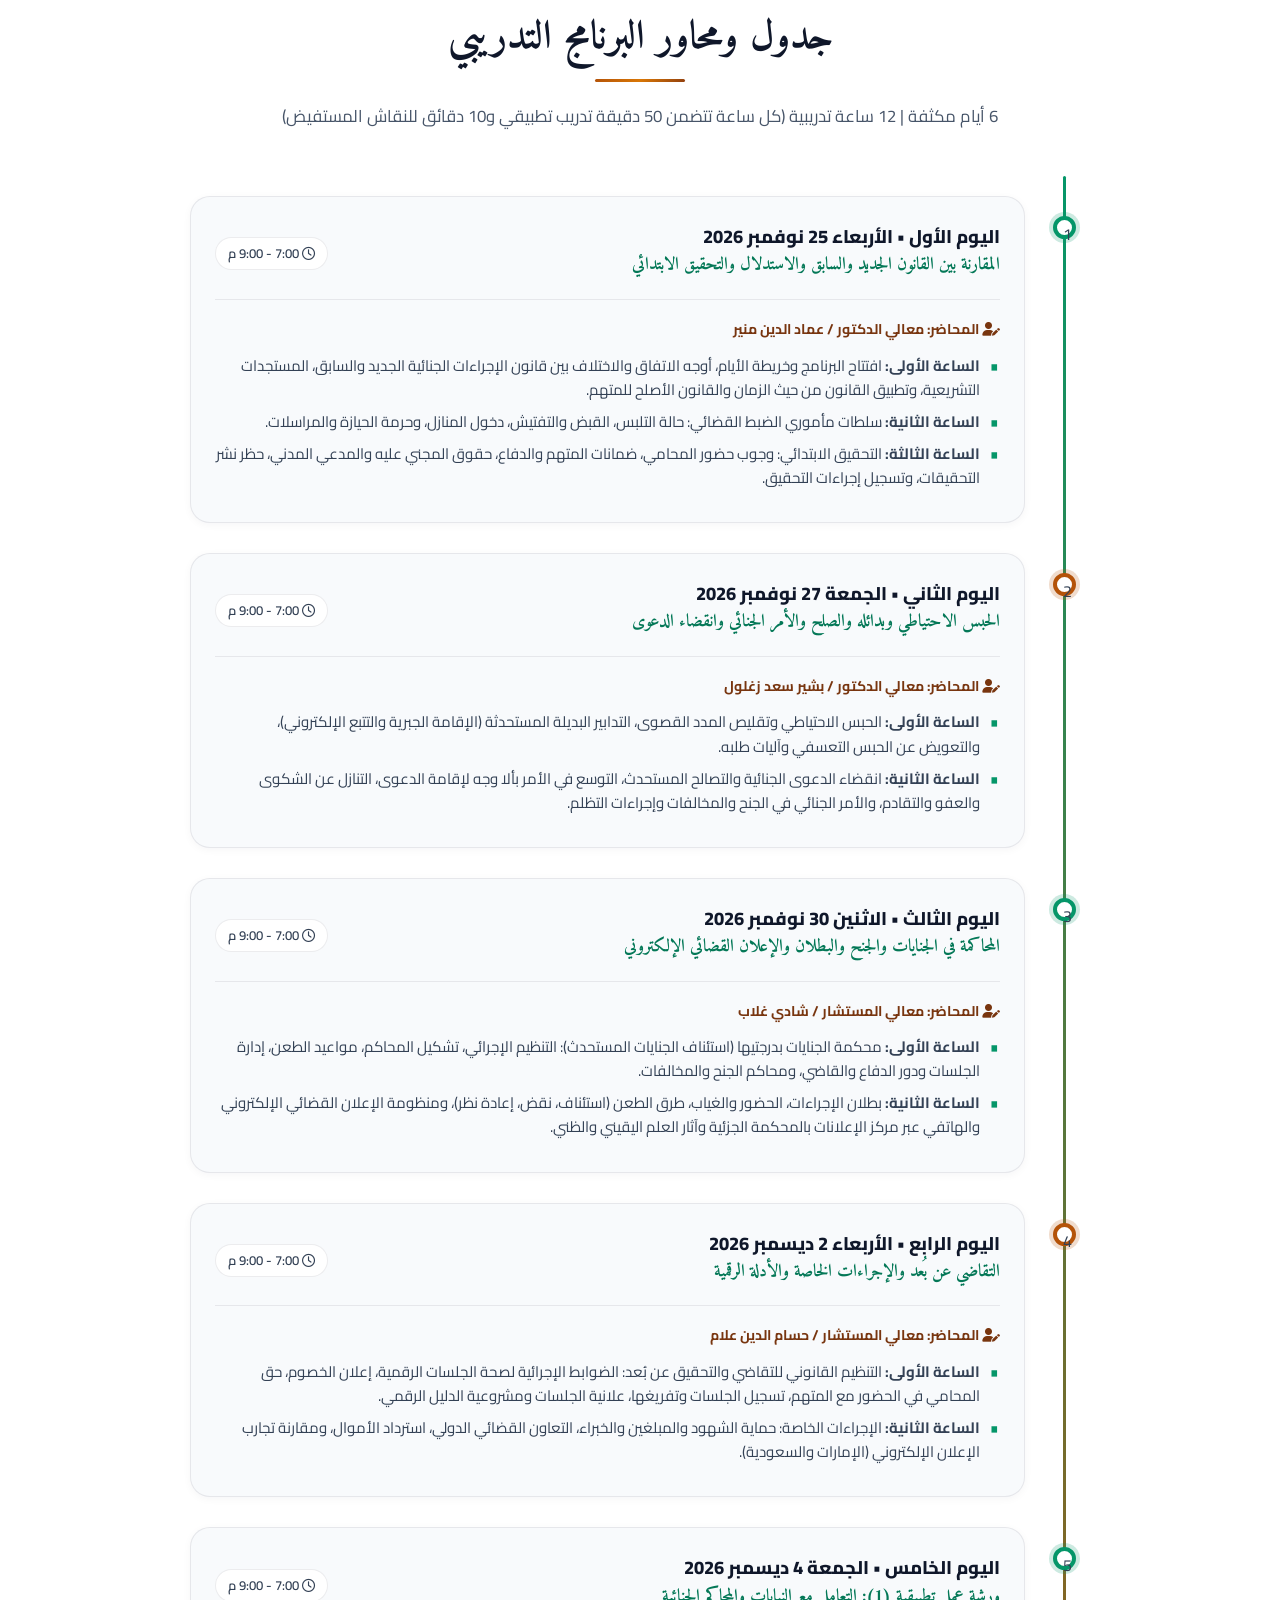
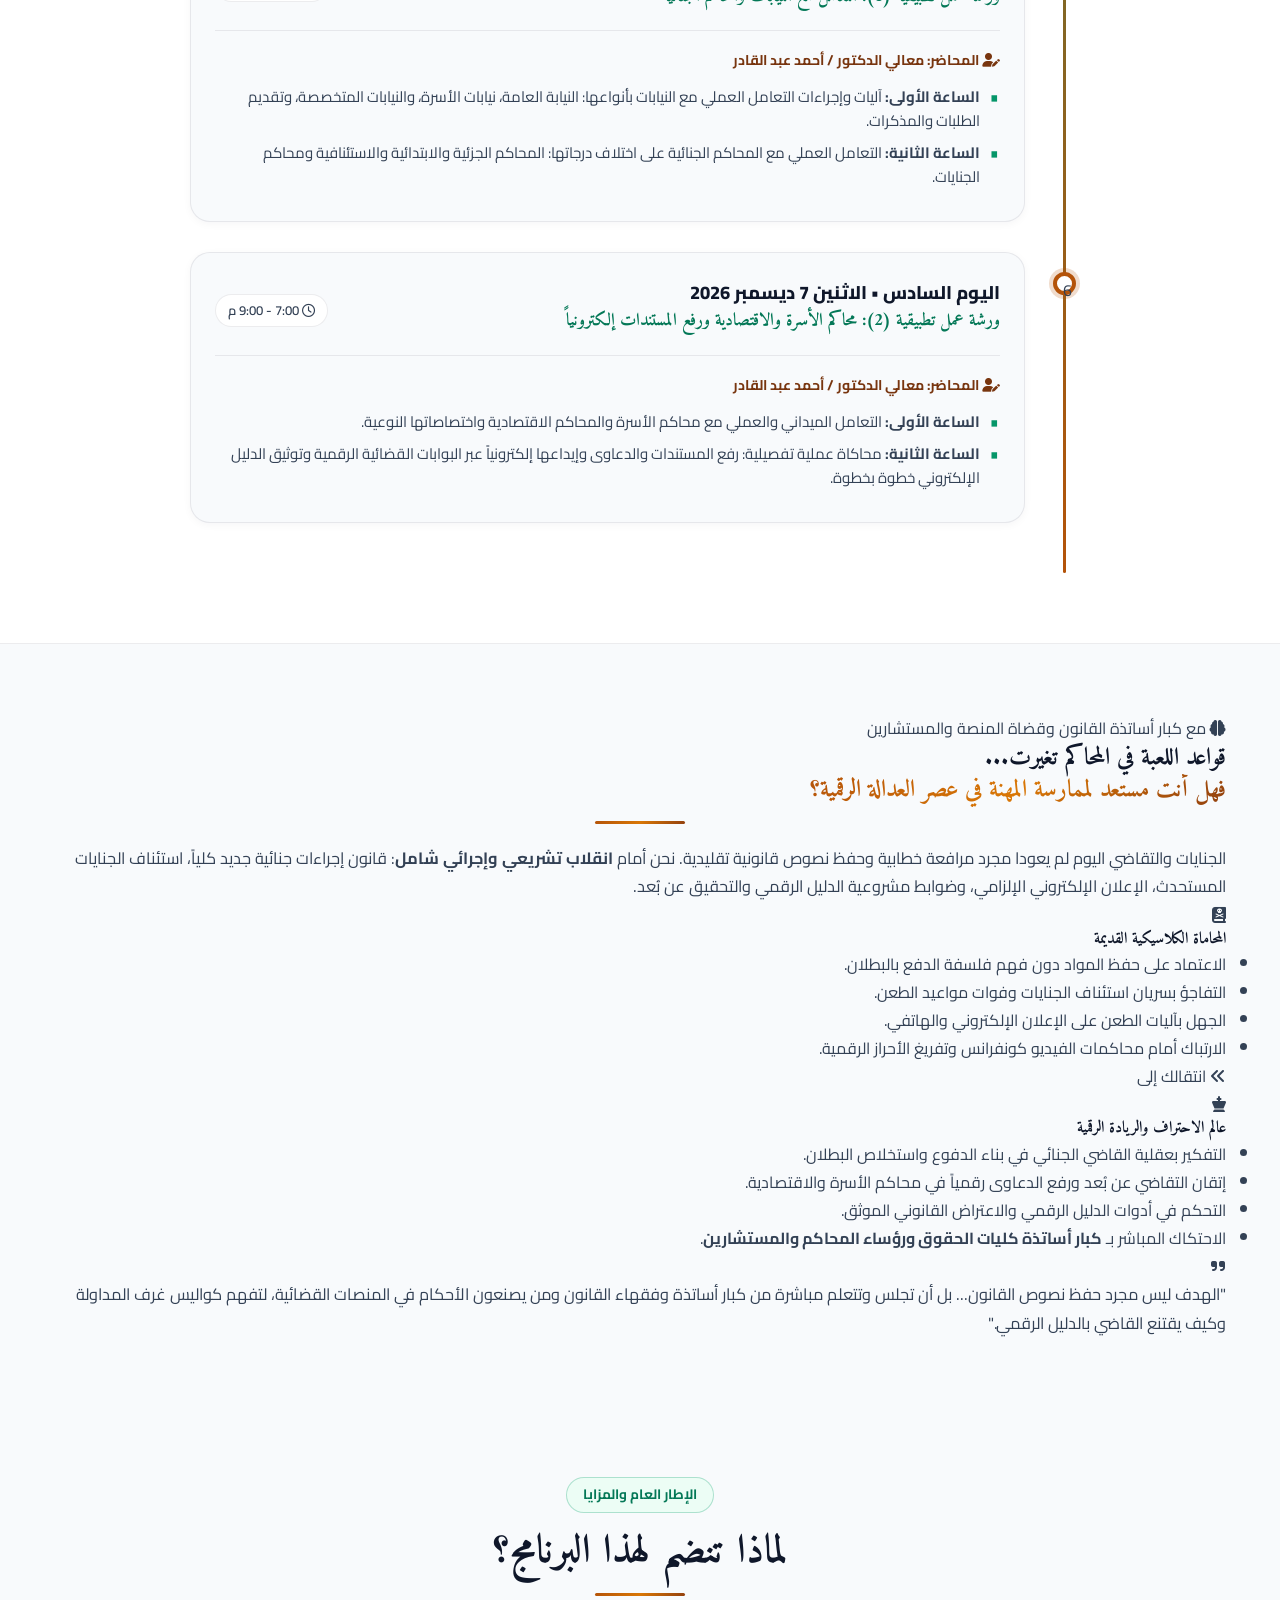
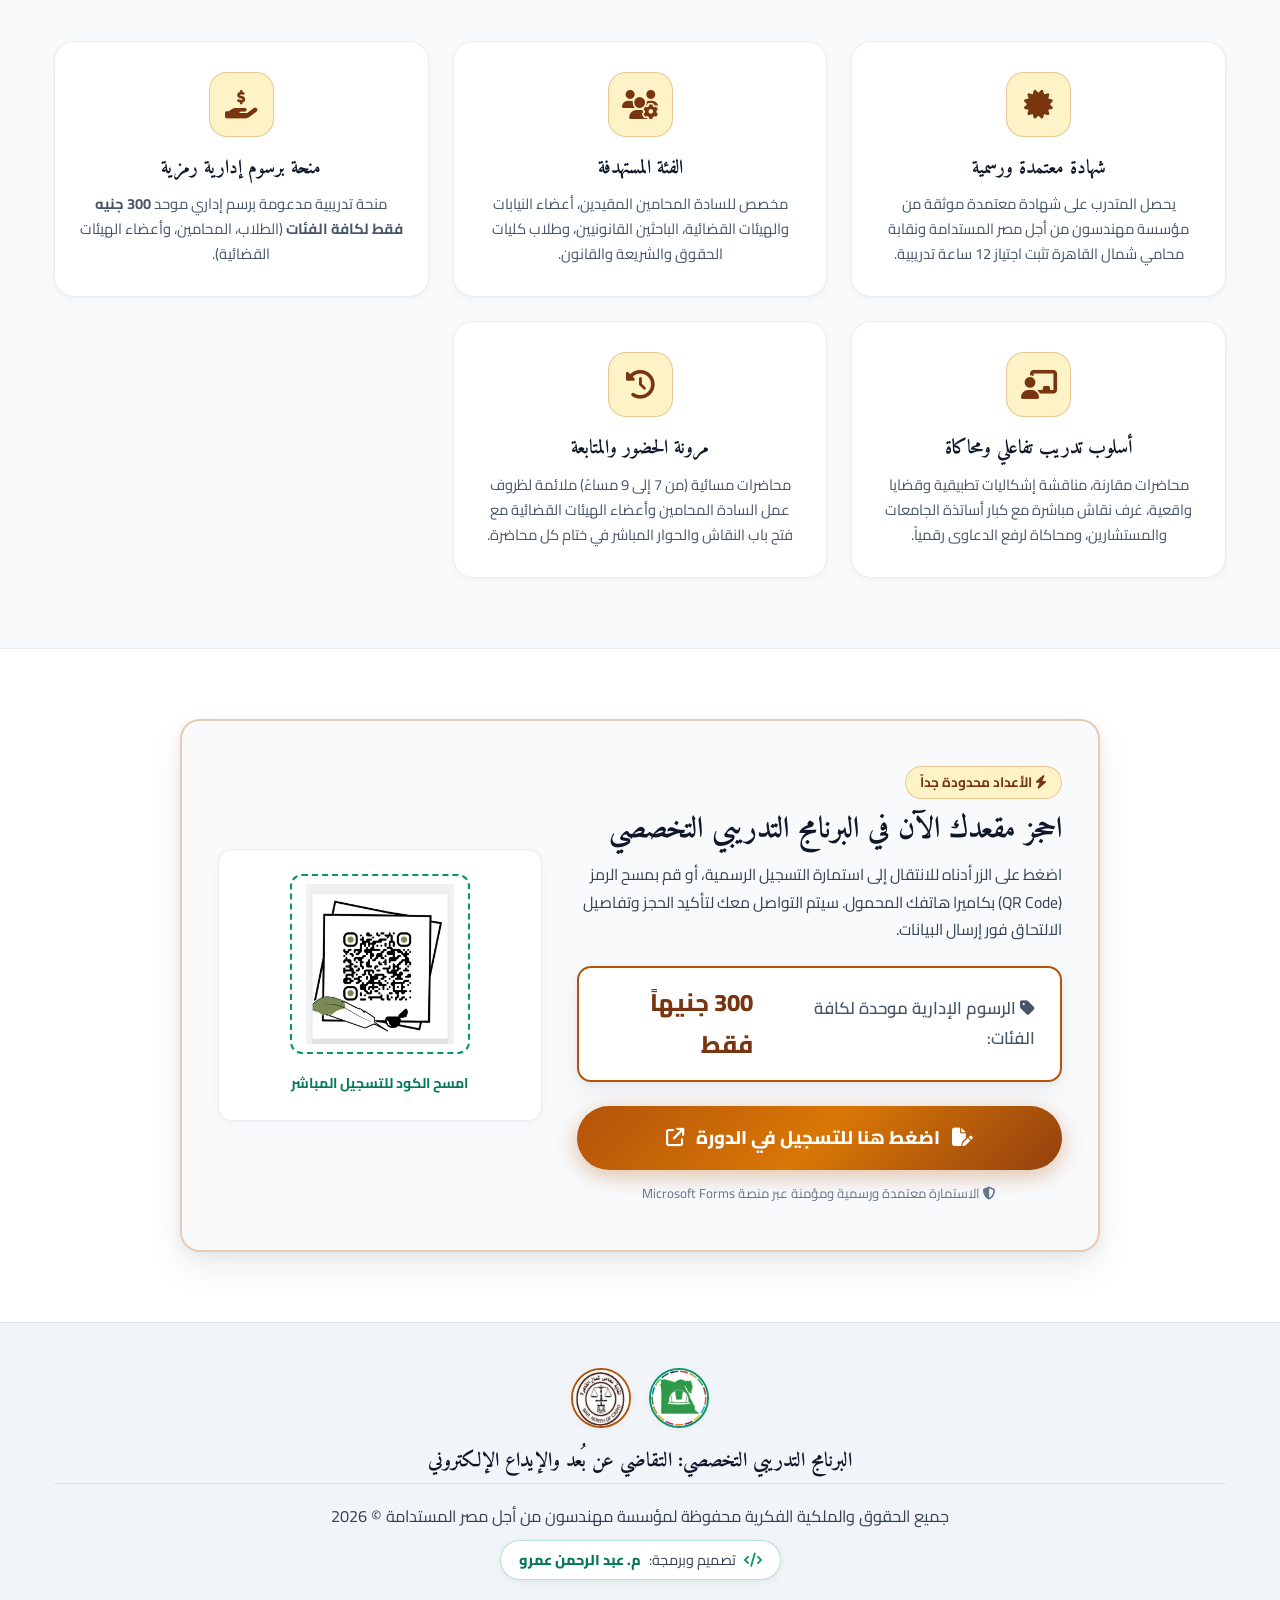
==== commit 05283105: "feat: reorder Haytham before Peter and update name to Peter Ramses El-Naggar" ====
--- a/index.html
+++ b/index.html
@@ -297,22 +297,22 @@
                     <h4 class="council-name">أ/ أحمد المرشدي</h4>
                 </div>
 
-                <!-- 7. أ/ بيتر النجار -->
-                <div class="council-photo-card">
-                    <div class="council-photo-wrapper">
-                        <img src="assets/images/council_peter_elnaggar.jpg" alt="أ/ بيتر النجار" class="council-avatar">
-                        <span class="council-badge-role">عضو المجلس</span>
-                    </div>
-                    <h4 class="council-name">أ/ بيتر النجار</h4>
-                </div>
-
-                <!-- 8. أ/ هيثم مجدي -->
+                <!-- 7. أ/ هيثم مجدي -->
                 <div class="council-photo-card">
                     <div class="council-photo-wrapper">
                         <img src="assets/images/council_haytham_magdy.jpg" alt="أ/ هيثم مجدي" class="council-avatar">
                         <span class="council-badge-role">عضو المجلس</span>
                     </div>
                     <h4 class="council-name">أ/ هيثم مجدي</h4>
+                </div>
+
+                <!-- 8. أ/ بيتر رمسيس النجار -->
+                <div class="council-photo-card">
+                    <div class="council-photo-wrapper">
+                        <img src="assets/images/council_peter_elnaggar.jpg" alt="أ/ بيتر رمسيس النجار" class="council-avatar">
+                        <span class="council-badge-role">عضو المجلس</span>
+                    </div>
+                    <h4 class="council-name">أ/ بيتر رمسيس النجار</h4>
                 </div>
 
                 <!-- 9. أ/ محمود حمزة -->
--- a/assets/css/style.css
+++ b/assets/css/style.css
@@ -855,32 +855,39 @@
 
 .duo-item {
     background: #ffffff;
-    border: 1px solid var(--border-light);
-    border-radius: 12px;
-    padding: 10px 14px;
-    display: flex;
-    align-items: center;
-    gap: 14px;
+    border: 1.5px solid rgba(5, 150, 105, 0.2);
+    border-radius: 16px;
+    padding: 14px 20px;
+    display: flex;
+    align-items: center;
+    gap: 18px;
     text-align: right;
-    transition: var(--transition);
-    box-shadow: 0 2px 6px rgba(0,0,0,0.03);
+    transition: all 0.3s ease;
+    box-shadow: 0 3px 10px rgba(0,0,0,0.04);
 }
 
 .duo-item:hover {
-    border-color: var(--emerald-border);
-    transform: translateX(-3px);
-    box-shadow: 0 4px 12px rgba(27, 94, 32, 0.1);
+    border-color: var(--emerald-primary);
+    transform: translateX(-4px);
+    box-shadow: 0 6px 18px rgba(5, 150, 105, 0.15);
 }
 
 .duo-avatar {
-    width: 52px;
-    height: 52px;
+    width: 86px;
+    height: 86px;
     border-radius: 50%;
     object-fit: cover;
-    border: 2px solid var(--emerald-primary);
-    box-shadow: 0 2px 8px rgba(0, 0, 0, 0.12);
+    object-position: top center;
+    border: 3px solid #ffffff;
+    outline: 2.5px solid var(--emerald-primary);
+    box-shadow: 0 4px 14px rgba(5, 150, 105, 0.22);
     flex-shrink: 0;
     background: #ffffff;
+    transition: transform 0.3s ease;
+}
+
+.duo-item:hover .duo-avatar {
+    transform: scale(1.05);
 }
 
 .duo-avatar-icon {
@@ -933,13 +940,20 @@
 }
 
 .mgmt-single-box .duo-avatar {
-    width: 62px;
-    height: 62px;
+    width: 96px;
+    height: 96px;
     border-radius: 50%;
     object-fit: cover;
-    border: 2.5px solid var(--gold-primary);
-    box-shadow: 0 3px 10px rgba(184, 134, 11, 0.2);
+    object-position: top center;
+    border: 3.5px solid #ffffff;
+    outline: 2.5px solid var(--gold-primary);
+    box-shadow: 0 6px 18px rgba(180, 83, 9, 0.25);
     flex-shrink: 0;
+    transition: transform 0.3s ease;
+}
+
+.mgmt-single-box:hover .duo-avatar {
+    transform: scale(1.05);
 }
 
 .mgmt-single-box .mgmt-name {
@@ -1067,13 +1081,13 @@
 }
 
 .council-photo-card {
-    background: #ffffff;
-    border: 1px solid rgba(197, 155, 39, 0.28);
-    border-radius: var(--radius-md);
-    padding: 16px 10px 14px;
+    background: linear-gradient(180deg, #ffffff 0%, #faf8f5 100%);
+    border: 1.5px solid rgba(197, 155, 39, 0.35);
+    border-radius: 20px;
+    padding: 24px 16px 20px;
     text-align: center;
-    box-shadow: 0 4px 15px rgba(11, 44, 37, 0.05);
-    transition: all 0.3s cubic-bezier(0.165, 0.84, 0.44, 1);
+    box-shadow: 0 8px 24px rgba(11, 44, 37, 0.06);
+    transition: all 0.35s cubic-bezier(0.165, 0.84, 0.44, 1);
     position: relative;
     overflow: hidden;
 }
@@ -1084,22 +1098,22 @@
     top: 0;
     left: 0;
     right: 0;
-    height: 3px;
+    height: 4px;
     background: var(--gold-gradient);
-    opacity: 0.9;
+    opacity: 0.95;
 }
 
 .council-photo-card:hover {
-    transform: translateY(-4px);
-    box-shadow: 0 10px 25px rgba(11, 44, 37, 0.12);
+    transform: translateY(-6px);
+    box-shadow: 0 16px 36px rgba(11, 44, 37, 0.14);
     border-color: var(--gold-primary);
 }
 
 .council-photo-wrapper {
     position: relative;
-    width: 96px;
-    height: 96px;
-    margin: 0 auto 12px;
+    width: 140px;
+    height: 140px;
+    margin: 0 auto 16px;
 }
 
 .council-avatar {
@@ -1108,29 +1122,44 @@
     object-fit: cover;
     object-position: top center;
     border-radius: 50%;
-    border: 3px solid #ffffff;
-    outline: 2px solid var(--gold-primary);
-    box-shadow: 0 4px 12px rgba(0, 0, 0, 0.12);
-    transition: transform 0.3s ease;
+    border: 4px solid #ffffff;
+    outline: 2.5px solid var(--gold-primary);
+    box-shadow: 0 8px 22px rgba(0, 0, 0, 0.14);
+    transition: transform 0.35s ease;
     background: #f1f5f9;
 }
 
 .council-photo-card:hover .council-avatar {
-    transform: scale(1.04);
+    transform: scale(1.05);
 }
 
 .council-badge-role {
     display: inline-block;
     position: absolute;
-    bottom: -8px;
+    bottom: -10px;
     left: 50%;
     transform: translateX(-50%);
     background: #0b2c25;
-    color: #f7e7a9;
-    font-size: 0.68rem;
-    font-weight: 700;
-    padding: 2px 10px;
+    color: var(--gold-light);
+    font-size: 0.8rem;
+    font-weight: 800;
+    padding: 4px 14px;
     border-radius: var(--radius-full);
+    border: 1.5px solid var(--gold-primary);
+    white-space: nowrap;
+    box-shadow: 0 3px 8px rgba(0, 0, 0, 0.25);
+    z-index: 2;
+}
+
+.council-name {
+    font-size: 1.15rem;
+    font-weight: 800;
+    color: #0f172a;
+    margin-top: 18px;
+    margin-bottom: 0;
+    font-family: var(--font-body);
+    line-height: 1.35;
+}    border-radius: var(--radius-full);
     border: 1px solid var(--gold-primary);
     white-space: nowrap;
     box-shadow: 0 2px 6px rgba(0, 0, 0, 0.2);
@@ -1858,10 +1887,7 @@
 
 @media (max-width: 480px) {
     .council-unified-grid {
-        gap: 10px;
-    }
-    .council-avatar-placeholder {
-        font-size: 1.8rem;
+        gap: 12px;
     }
     .hero-announcement-pill {
         font-size: 0.82rem !important;
@@ -1869,25 +1895,33 @@
         border-radius: 12px !important;
         line-height: 1.6 !important;
     }
-    .council-featured-grid,
-    .council-grid {
-        grid-template-columns: repeat(2, 1fr);
-        gap: 8px;
+    
+    .council-photo-card {
+        padding: 16px 8px 14px;
+        border-radius: 16px;
     }
     
     .council-photo-wrapper {
-        width: 76px;
-        height: 76px;
-        margin-bottom: 8px;
+        width: 112px;
+        height: 112px;
+        margin-bottom: 12px;
+    }
+    
+    .council-avatar {
+        border-width: 3px;
+        outline-width: 2px;
     }
     
     .council-name {
-        font-size: 0.82rem;
+        font-size: 0.95rem;
+        font-weight: 800;
+        margin-top: 14px;
     }
     
     .council-badge-role {
-        font-size: 0.6rem;
-        padding: 1px 7px;
+        font-size: 0.68rem;
+        padding: 3px 10px;
+        bottom: -8px;
     }
     
     .member-card {
